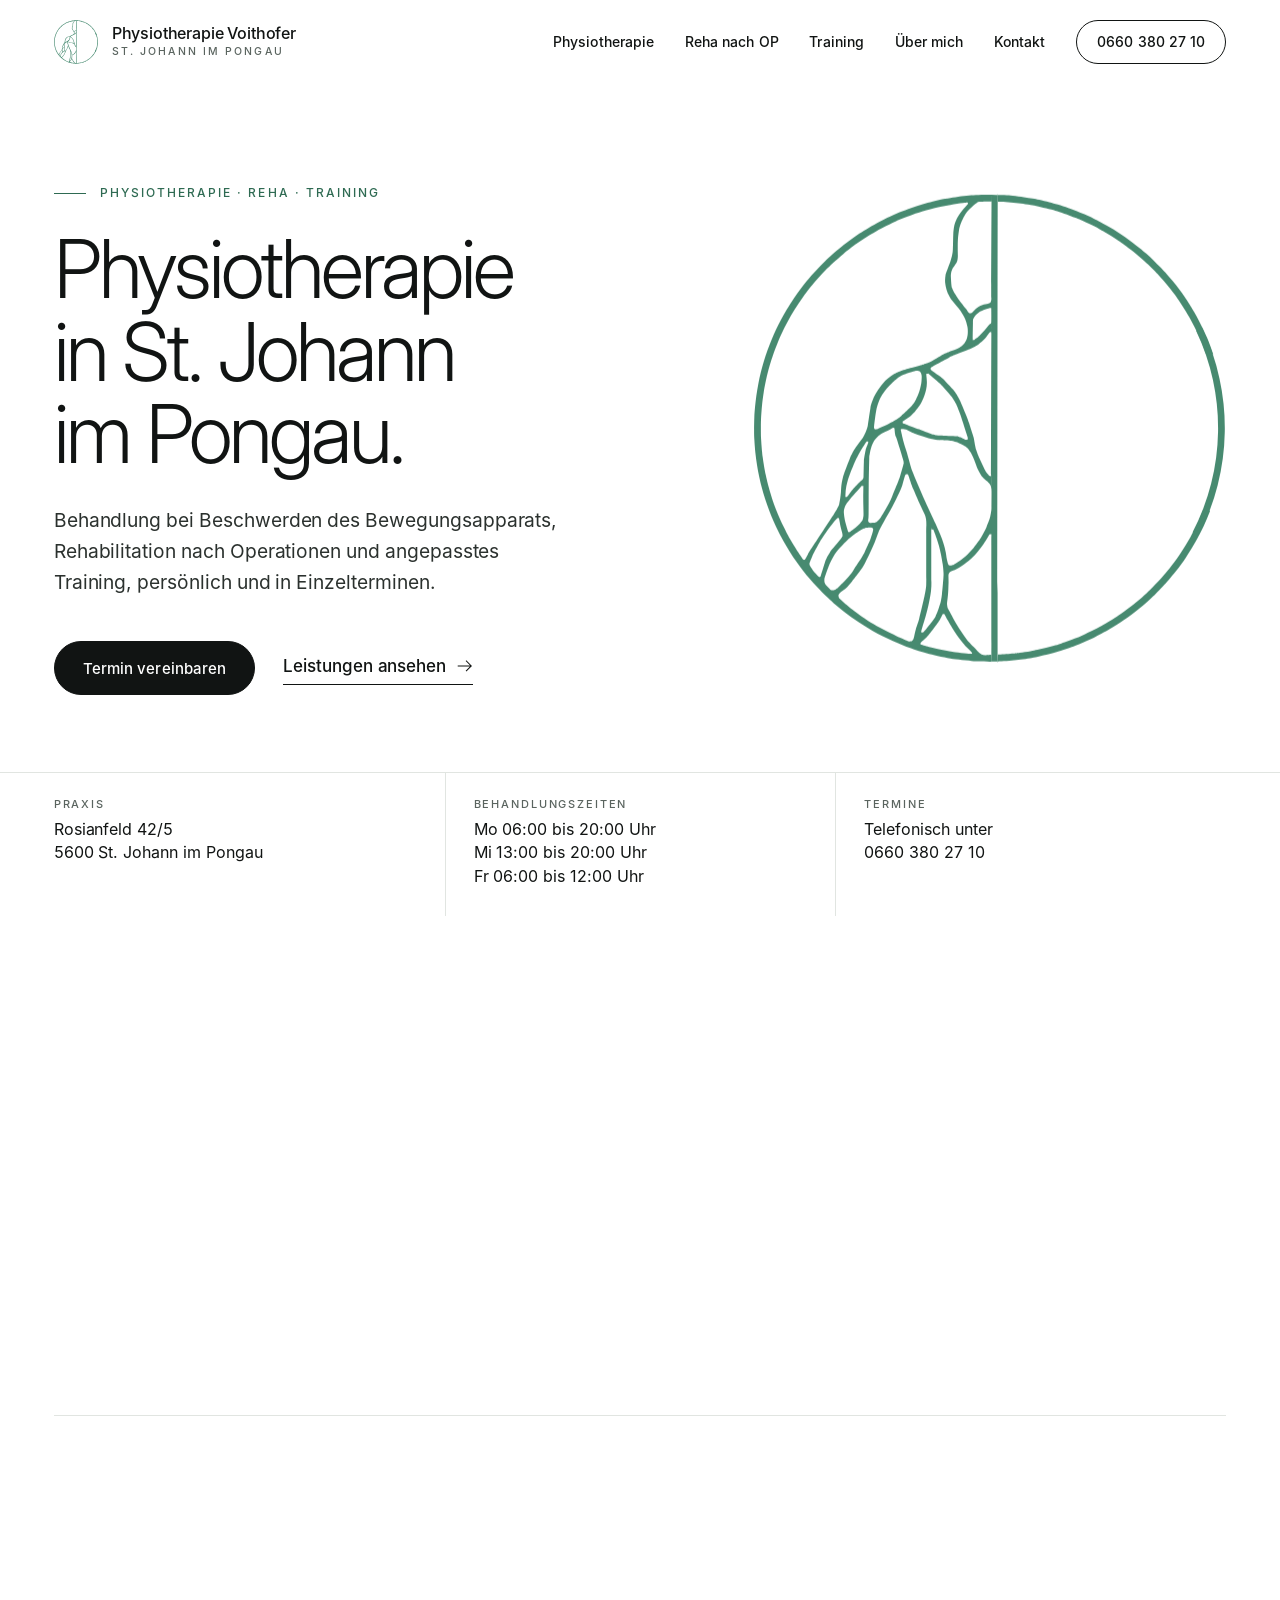
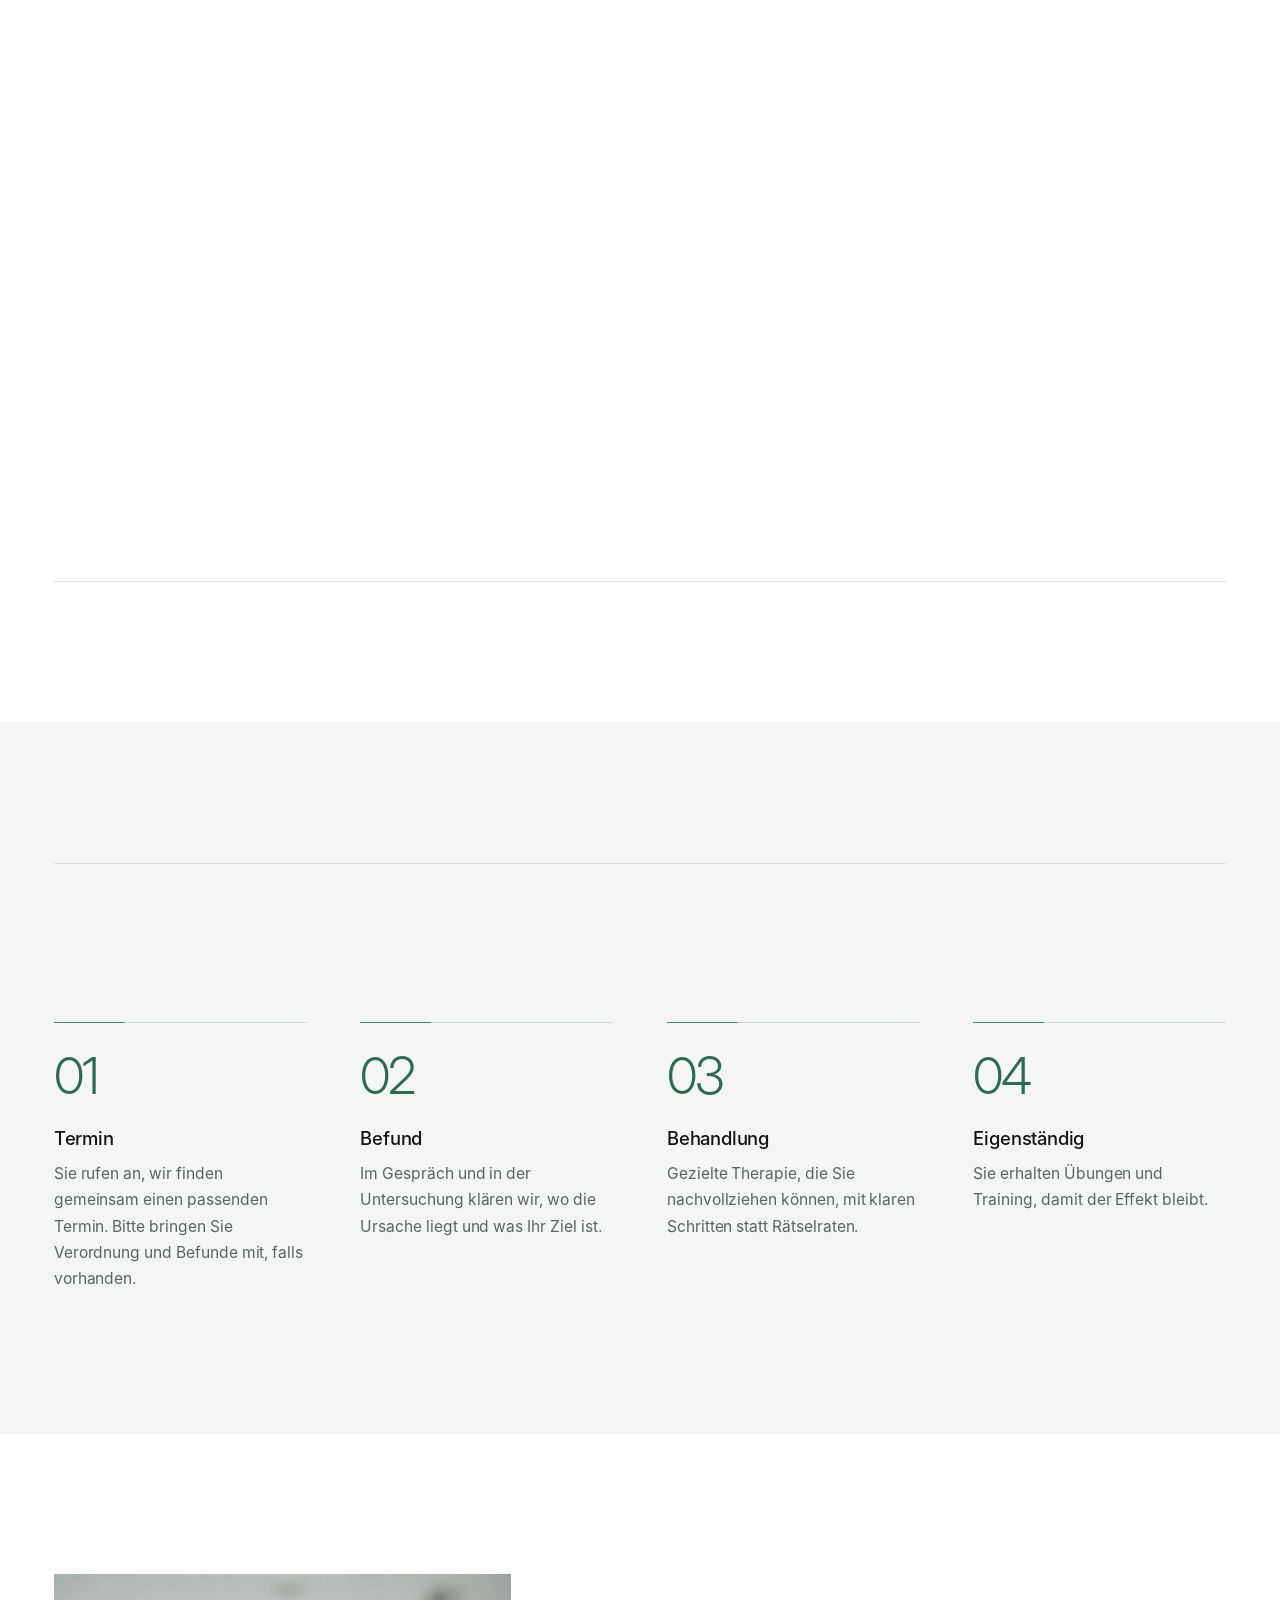
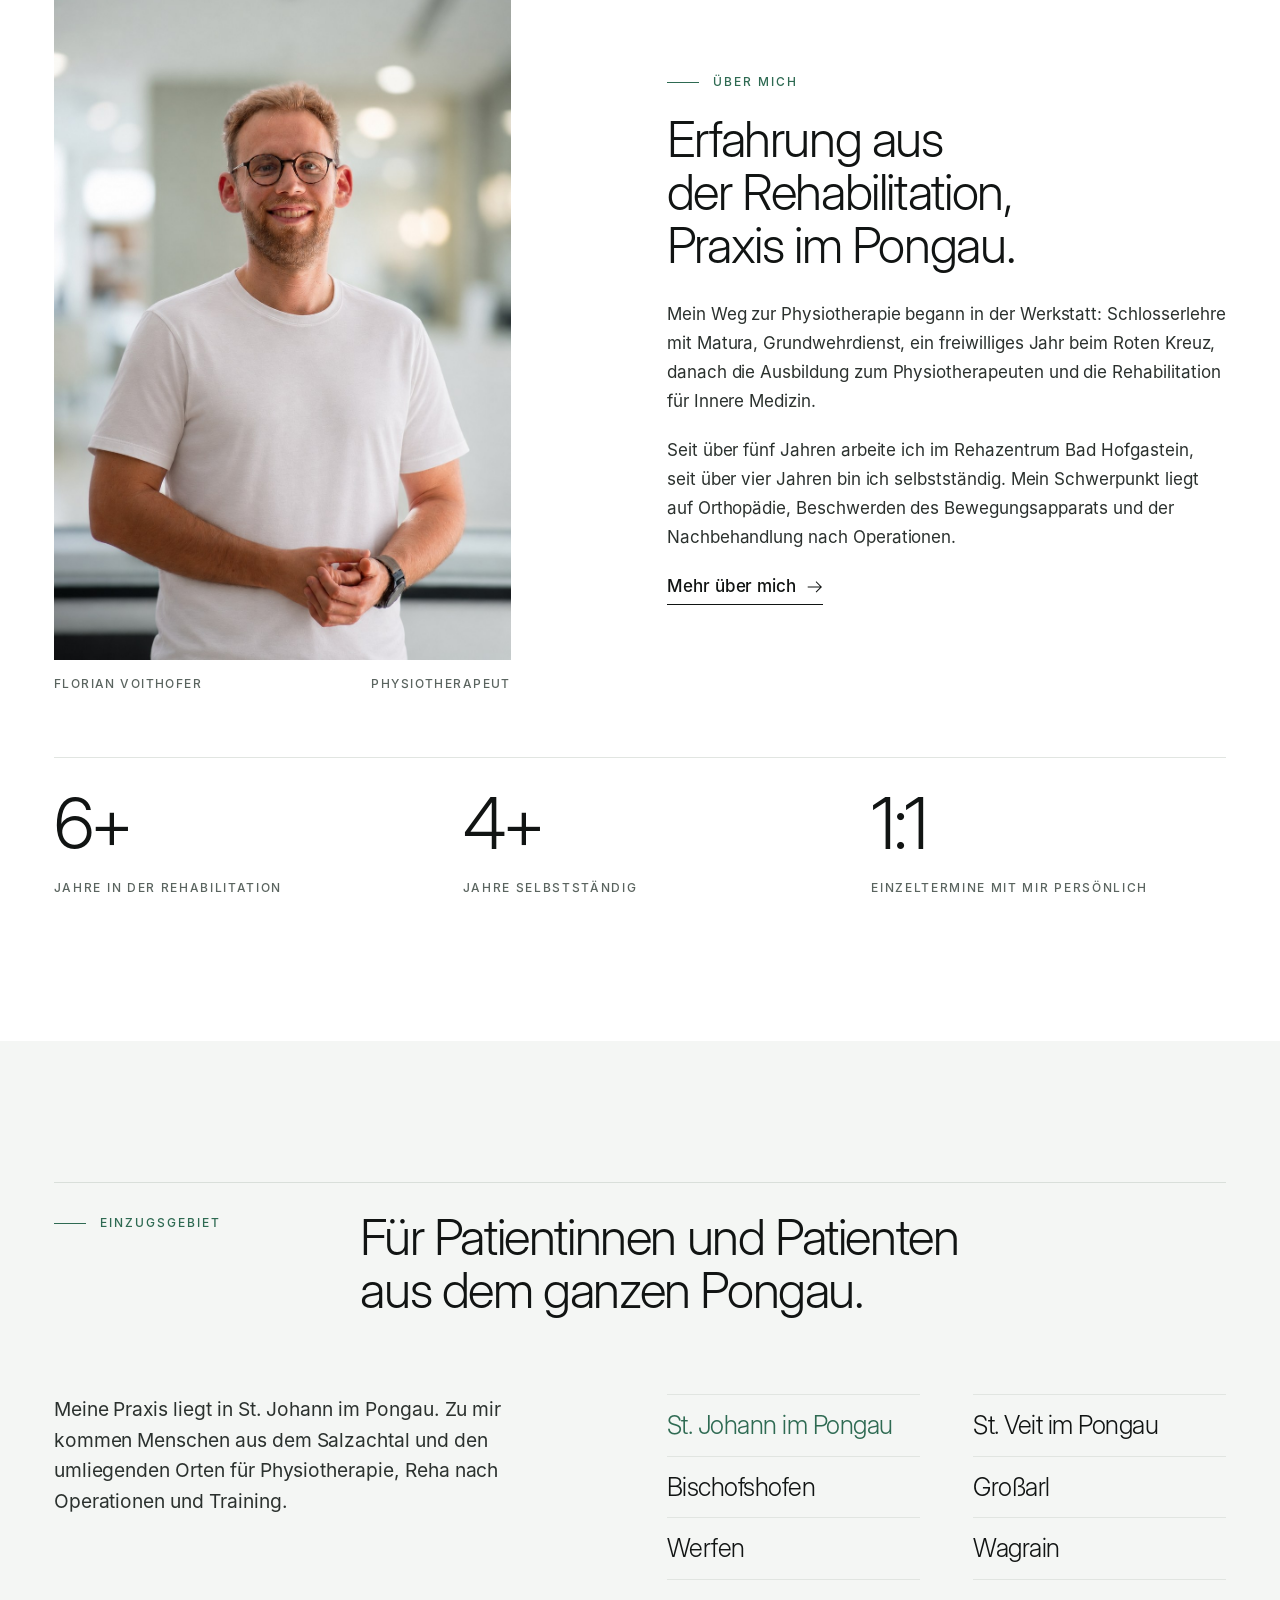
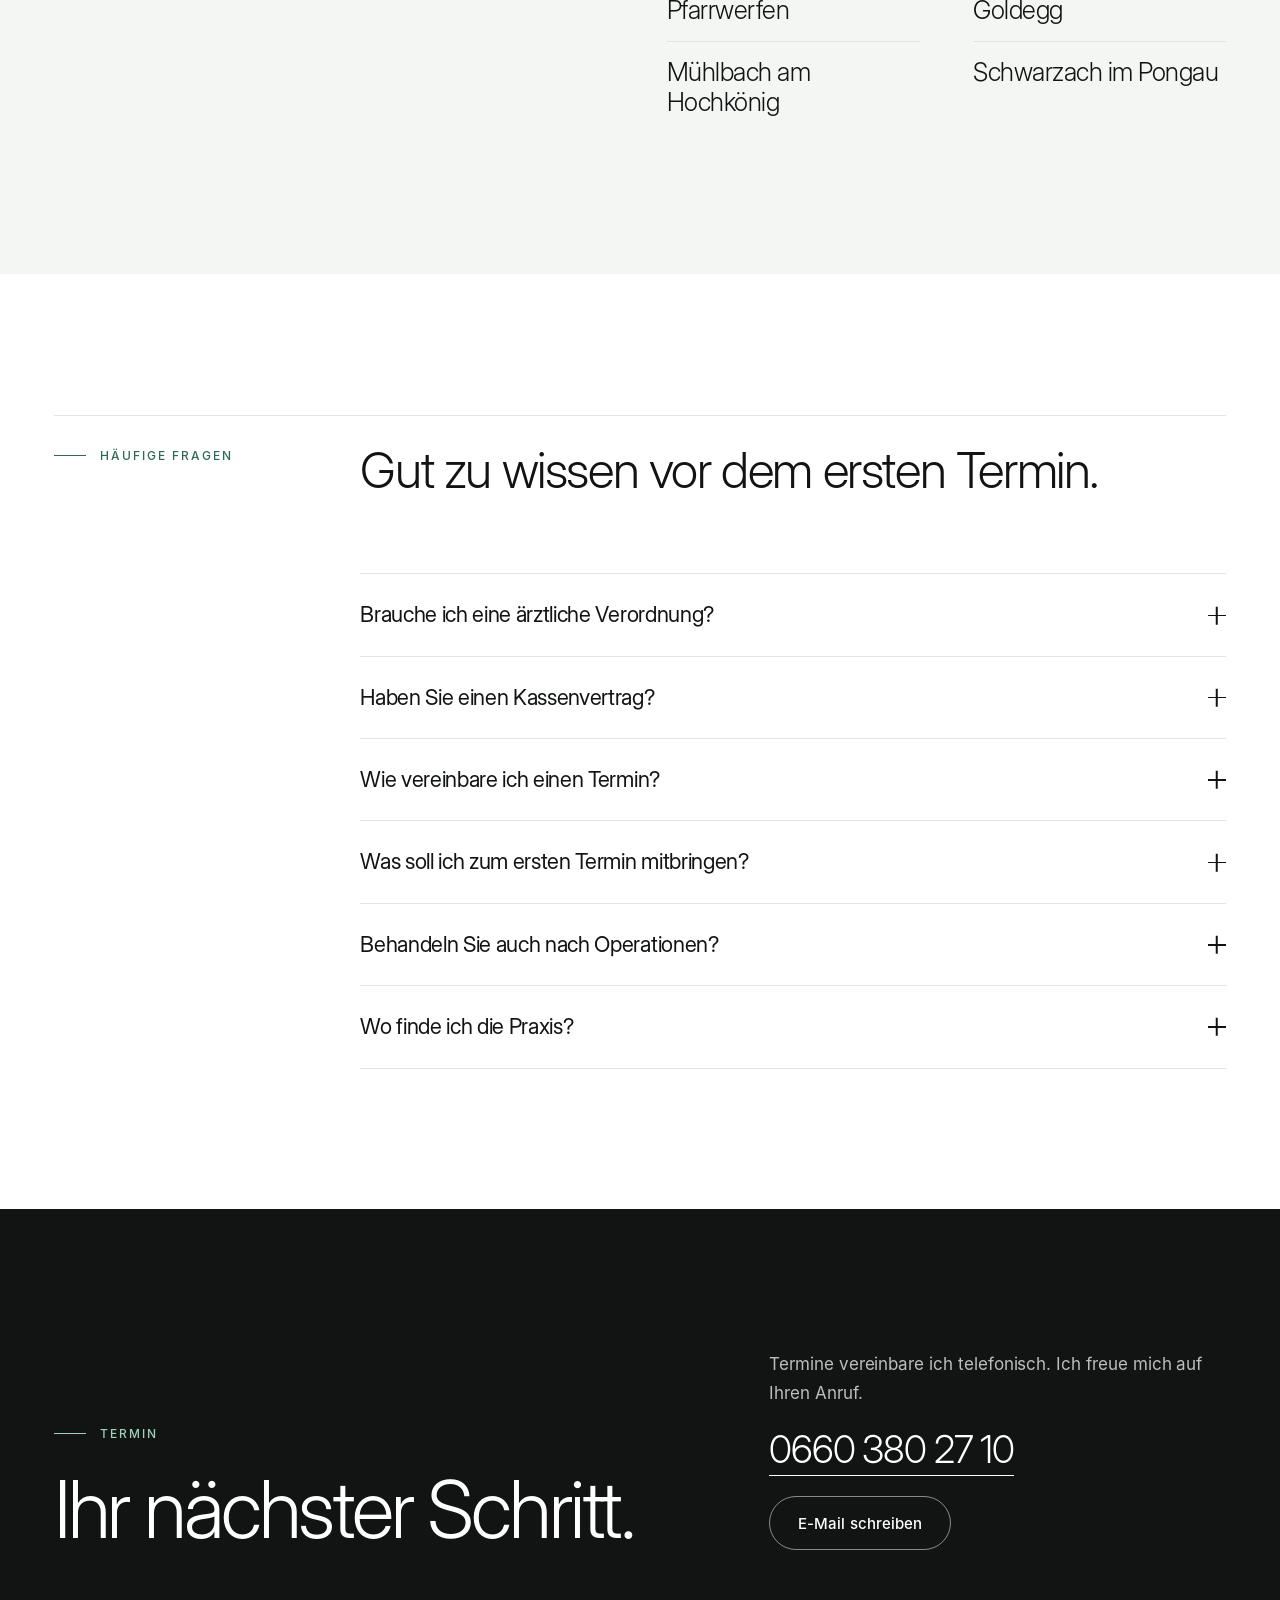
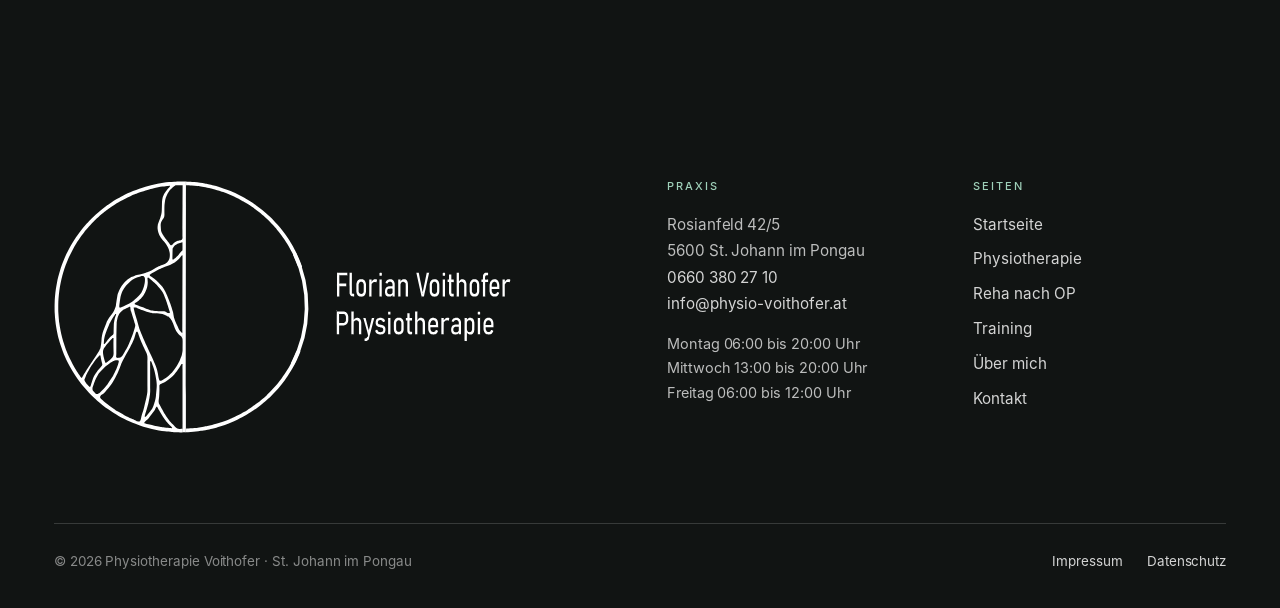
==== index.html @ 6454711b "Add files via upload" ====
<!doctype html>
<html lang="de-AT">
<head>
<meta charset="utf-8">
<meta name="viewport" content="width=device-width,initial-scale=1">
<title>Physiotherapie St. Johann im Pongau | Physiotherapie Voithofer</title>
<meta name="description" content="Physiotherapie, Reha nach Operationen und angepasstes Training in St. Johann im Pongau. Persönliche Einzelbehandlung, Termine nach Vereinbarung.">
<meta name="robots" content="index,follow,max-image-preview:large,max-snippet:-1">
<link rel="canonical" href="https://physio-voithofer.at/">
<meta name="theme-color" content="#ffffff">
<meta name="author" content="Physiotherapie Voithofer">
<meta name="geo.region" content="AT-5">
<meta name="geo.placename" content="St. Johann im Pongau">
<meta property="og:type" content="website">
<meta property="og:locale" content="de_AT">
<meta property="og:site_name" content="Physiotherapie Voithofer">
<meta property="og:title" content="Physiotherapie St. Johann im Pongau | Physiotherapie Voithofer">
<meta property="og:description" content="Physiotherapie, Reha nach Operationen und angepasstes Training in St. Johann im Pongau. Persönliche Einzelbehandlung, Termine nach Vereinbarung.">
<meta property="og:url" content="https://physio-voithofer.at/">
<meta property="og:image" content="https://physio-voithofer.at/img/og-image.png">
<meta property="og:image:width" content="1200">
<meta property="og:image:height" content="630">
<meta name="twitter:card" content="summary_large_image">
<link rel="icon" href="img/favicon.svg" type="image/svg+xml">
<link rel="icon" href="img/favicon-32.png" sizes="32x32" type="image/png">
<link rel="apple-touch-icon" href="img/apple-touch-icon.png">
<link rel="stylesheet" href="css/style.css?v=202611160622">
<script>document.documentElement.classList.add('js');try{if(!sessionStorage.getItem('splash')&&!(window.matchMedia&&matchMedia('(prefers-reduced-motion: reduce)').matches)){document.documentElement.classList.add('splash-on');sessionStorage.setItem('splash','1')}}catch(e){}</script>
<script type="application/ld+json">{"@context": "https://schema.org", "@type": ["Physiotherapy", "LocalBusiness"], "@id": "https://physio-voithofer.at/#praxis", "name": "Physiotherapie Voithofer", "description": "Physiotherapie, Rehabilitation nach Operationen und angepasstes Training in St. Johann im Pongau.", "url": "https://physio-voithofer.at/", "logo": "https://physio-voithofer.at/img/logo-symbol-gruen.svg", "image": "https://physio-voithofer.at/img/og-image.png", "telephone": "+43 660 3802710", "email": "info@physio-voithofer.at", "address": {"@type": "PostalAddress", "streetAddress": "Rosianfeld 42/5", "postalCode": "5600", "addressLocality": "St. Johann im Pongau", "addressRegion": "Salzburg", "addressCountry": "AT"}, "openingHoursSpecification": [{"@type": "OpeningHoursSpecification", "dayOfWeek": "Monday", "opens": "06:00", "closes": "20:00"}, {"@type": "OpeningHoursSpecification", "dayOfWeek": "Wednesday", "opens": "13:00", "closes": "20:00"}, {"@type": "OpeningHoursSpecification", "dayOfWeek": "Friday", "opens": "06:00", "closes": "12:00"}], "medicalSpecialty": "PhysicalTherapy", "areaServed": [{"@type": "City", "name": "St. Johann"}, {"@type": "City", "name": "Bischofshofen"}, {"@type": "City", "name": "Werfen"}, {"@type": "City", "name": "Pfarrwerfen"}, {"@type": "City", "name": "Mühlbach"}, {"@type": "City", "name": "St. Veit"}, {"@type": "City", "name": "Großarl"}, {"@type": "City", "name": "Wagrain"}, {"@type": "City", "name": "Goldegg"}, {"@type": "City", "name": "Schwarzach"}], "founder": {"@type": "Person", "name": "Florian Voithofer", "jobTitle": "Physiotherapeut"}}</script>
<script type="application/ld+json">{"@context": "https://schema.org", "@type": "FAQPage", "mainEntity": [{"@type": "Question", "name": "Brauche ich eine ärztliche Verordnung?", "acceptedAnswer": {"@type": "Answer", "text": "Für eine Behandlung bei mir ist nicht zwingend eine Verordnung nötig. Wenn Sie die Kosten teilweise von Ihrer Krankenversicherung zurückerhalten möchten, benötigen Sie in der Regel eine ärztliche Verordnung von Ihrem Haus- oder Facharzt. Die Höhe der Rückerstattung hängt von Ihrem Versicherungsträger ab."}}, {"@type": "Question", "name": "Haben Sie einen Kassenvertrag?", "acceptedAnswer": {"@type": "Answer", "text": "Ich arbeite als Wahltherapeut, also ohne Kassenvertrag. Nach der Behandlung erhalten Sie eine Honorarnote, die Sie bei Ihrer Krankenversicherung zur Kostenerstattung einreichen können. Bei Fragen dazu unterstütze ich Sie gerne."}}, {"@type": "Question", "name": "Wie vereinbare ich einen Termin?", "acceptedAnswer": {"@type": "Answer", "text": "Termine vereinbare ich telefonisch unter 0660 380 27 10. Für allgemeine Fragen erreichen Sie mich auch per E-Mail an info@physio-voithofer.at."}}, {"@type": "Question", "name": "Was soll ich zum ersten Termin mitbringen?", "acceptedAnswer": {"@type": "Answer", "text": "Bringen Sie, wenn vorhanden, Ihre Verordnung sowie Befunde mit, zum Beispiel MRT- oder Röntgenbilder und bei Operationen den OP-Bericht. Tragen Sie bequeme Kleidung, in der Sie sich gut bewegen können."}}, {"@type": "Question", "name": "Behandeln Sie auch nach Operationen?", "acceptedAnswer": {"@type": "Answer", "text": "Ja. Die Nachbehandlung nach Operationen am Bewegungsapparat ist ein Schwerpunkt meiner Arbeit. Mehr dazu finden Sie auf der Seite Reha nach Operation."}}, {"@type": "Question", "name": "Wo finde ich die Praxis?", "acceptedAnswer": {"@type": "Answer", "text": "Die Praxis befindet sich in Rosianfeld 42/5, 5600 St. Johann im Pongau. Eine Anfahrtsbeschreibung finden Sie auf der Seite Kontakt."}}]}</script>
</head>
<body>
<a class="skip" href="#inhalt">Zum Inhalt springen</a>
<div class="splash" aria-hidden="true"><div class="splash-in"><div class="splash-logo"><svg viewBox="3 9 1403 1388" xmlns="http://www.w3.org/2000/svg"><path pathLength="1" d="M717 1393C715 1393 712 1393 705 1393C697 1393 679 1393 670 1392C661 1392 661 1392 651 1391C642 1390 625 1389 613 1387C601 1386 591 1384 579 1382C567 1380 553 1377 541 1374C530 1372 521 1369 510 1366C500 1363 488 1360 479 1356C469 1353 460 1350 451 1346C441 1342 430 1338 419 1333C409 1328 398 1323 388 1318C377 1313 368 1308 358 1302C348 1297 339 1291 329 1285C320 1279 311 1273 301 1266C291 1259 280 1251 270 1243C260 1235 250 1227 242 1220C234 1213 228 1208 220 1200C212 1192 202 1182 194 1173C185 1165 178 1156 171 1148C164 1140 158 1133 152 1125C145 1117 138 1107 132 1098C125 1088 118 1078 112 1068C105 1058 99 1047 94 1038C88 1028 84 1020 79 1010C74 1000 68 988 64 978C59 967 55 957 51 946C46 935 42 924 39 912C35 901 31 889 29 878C26 868 24 860 22 849C19 838 17 825 15 812C13 800 11 787 10 775C8 763 7 749 7 738C6 727 6 720 6 709C6 697 6 681 6 669C7 658 8 650 9 640C10 629 11 617 13 605C14 594 16 581 19 570C21 559 23 549 26 538C28 527 31 516 35 505C38 494 42 483 46 472C49 461 53 451 58 441C62 430 66 421 71 411C75 401 80 391 86 381C91 371 96 362 103 351C109 341 117 328 124 318C130 308 137 299 144 290C150 281 156 274 163 266C169 258 175 251 183 243C191 234 201 223 210 215C218 206 225 200 233 193C241 185 248 179 257 172C266 164 278 155 288 148C298 140 309 133 318 127C328 120 335 116 345 110C355 104 369 96 379 91C390 85 398 81 408 77C417 72 427 68 437 64C448 59 460 55 472 51C483 47 495 43 506 40C517 36 525 34 536 32C547 29 561 26 572 24C583 21 593 20 603 19C614 17 626 16 636 15C646 14 653 13 664 12C674 12 685 11 699 11C713 11 735 12 748 13C760 13 764 14 773 15C783 16 796 17 806 19C816 20 824 21 832 23C839 24 843 25 852 27C860 28 872 31 882 34C891 36 898 38 907 41C916 43 928 47 938 51C947 54 954 56 962 60C970 63 978 66 986 70C994 73 1004 78 1012 82C1020 85 1026 88 1034 93C1042 97 1052 103 1061 108C1069 112 1076 117 1084 122C1091 126 1098 131 1106 137C1113 142 1121 147 1128 153C1135 158 1143 164 1150 170C1157 175 1162 180 1169 186C1176 192 1183 199 1191 206C1198 213 1207 222 1213 229C1220 235 1224 240 1230 247C1236 253 1242 260 1248 268C1254 275 1261 284 1267 292C1273 300 1278 307 1283 314C1288 321 1292 327 1296 334C1301 342 1306 351 1311 359C1316 367 1321 376 1325 384C1330 393 1334 402 1338 410C1342 419 1346 426 1349 434C1352 442 1355 449 1358 457C1361 464 1366 478 1367 482C1369 486 1367 483 1367 483C1366 483 1367 483 1364 483C1360 483 1351 484 1348 484C1345 484 1349 489 1347 484C1344 479 1339 463 1335 453C1331 443 1327 434 1323 426C1319 417 1316 411 1312 403C1308 395 1304 387 1299 378C1295 370 1291 364 1285 355C1280 345 1271 332 1265 324C1259 315 1255 309 1249 302C1243 294 1236 285 1229 277C1222 268 1214 259 1207 252C1201 245 1196 240 1191 235C1186 229 1181 224 1176 220C1171 215 1170 213 1162 207C1155 200 1142 189 1130 180C1118 170 1101 157 1091 151C1082 144 1081 143 1073 139C1066 134 1053 126 1045 122C1038 117 1036 116 1029 113C1023 109 1014 105 1006 101C998 97 988 92 980 89C973 85 968 83 961 81C955 78 949 76 941 73C932 70 920 65 912 63C903 60 897 58 887 55C878 53 867 50 855 47C844 45 829 42 818 40C807 39 800 38 791 36C781 35 770 34 760 33C751 33 738 32 733 32C728 32 730 32 729 32C728 32 729 -190 728 33C728 256 728 1149 728 1372C728 1595 728 1372 729 1372C730 1372 726 1373 734 1372C742 1372 765 1370 775 1369C785 1368 785 1368 794 1367C802 1366 817 1364 825 1362C834 1361 838 1360 846 1358C854 1357 864 1354 872 1352C880 1350 887 1348 895 1346C902 1344 906 1343 917 1339C928 1335 950 1327 961 1323C972 1319 975 1318 982 1314C990 1311 1000 1306 1008 1302C1016 1298 1025 1294 1031 1290C1038 1287 1041 1285 1047 1281C1053 1278 1061 1273 1067 1269C1074 1265 1078 1263 1087 1256C1097 1250 1112 1239 1123 1230C1135 1221 1148 1210 1156 1203C1164 1196 1168 1193 1173 1188C1178 1183 1182 1179 1187 1174C1192 1169 1198 1162 1204 1156C1210 1150 1217 1143 1222 1136C1228 1130 1232 1125 1237 1118C1243 1112 1249 1104 1254 1096C1260 1089 1265 1081 1270 1073C1276 1065 1281 1056 1286 1048C1291 1040 1295 1033 1300 1024C1305 1015 1311 1004 1315 996C1320 987 1323 981 1326 972C1330 964 1335 951 1337 947C1339 942 1335 946 1338 946C1342 946 1354 947 1357 947C1361 947 1359 944 1358 948C1357 951 1352 962 1349 970C1346 977 1343 985 1339 993C1335 1000 1331 1009 1327 1017C1323 1024 1320 1031 1315 1039C1311 1046 1305 1056 1300 1064C1295 1072 1291 1079 1286 1086C1282 1093 1277 1099 1272 1106C1267 1112 1262 1119 1256 1127C1250 1134 1242 1144 1236 1151C1230 1158 1224 1164 1218 1171C1212 1178 1203 1186 1197 1192C1191 1198 1187 1202 1182 1207C1176 1212 1170 1218 1164 1223C1158 1228 1152 1233 1146 1238C1139 1243 1132 1249 1125 1254C1118 1259 1110 1265 1103 1270C1095 1275 1088 1280 1082 1284C1075 1289 1069 1292 1062 1296C1054 1301 1045 1306 1037 1310C1029 1315 1021 1318 1014 1322C1006 1326 998 1330 990 1333C982 1337 972 1341 964 1344C956 1347 950 1349 942 1352C934 1355 923 1359 916 1361C908 1364 903 1365 896 1367C888 1369 881 1371 872 1373C863 1375 849 1379 841 1380C833 1382 832 1382 824 1383C817 1384 805 1386 796 1387C787 1388 779 1389 770 1390C760 1391 749 1392 740 1392C731 1393 721 1393 717 1393C713 1393 719 1393 717 1393Z"/><path pathLength="1" d="M650 362C650 362 651 362 653 360C655 358 660 352 664 349C667 346 669 344 672 343C675 341 679 339 683 338C688 336 696 335 699 334C703 333 703 333 705 332C706 332 706 332 706 331C707 330 708 329 708 328C709 327 709 325 709 324C709 322 710 325 710 318C710 310 709 326 709 278C709 231 710 74 710 33C710 -7 710 32 710 32C710 32 715 32 709 32C704 32 682 32 676 32C670 32 674 32 673 33C672 33 671 33 668 35C665 37 659 41 655 45C651 48 648 51 645 54C641 58 639 60 637 64C634 67 632 71 630 74C628 78 626 80 625 84C623 87 621 91 620 95C618 99 617 104 616 107C615 111 614 111 613 117C613 123 611 134 610 144C610 153 610 165 610 174C610 182 610 188 610 194C610 199 610 202 609 205C609 207 608 209 607 210C607 212 607 211 605 214C603 217 597 225 596 228C594 231 594 230 594 232C593 234 591 239 590 242C590 244 590 246 590 248C589 250 589 249 589 254C590 259 591 274 591 280C592 286 593 286 594 289C594 291 595 293 597 296C598 299 600 302 603 306C605 311 607 314 613 321C618 328 630 343 634 349C639 355 639 357 641 359C642 361 643 362 645 362C646 363 649 362 650 362C651 362 649 363 650 362Z"/><path pathLength="1" d="M156 1092C156 1091 156 1093 157 1091C159 1088 162 1081 166 1075C169 1070 164 1077 177 1057C190 1037 231 975 243 955C256 936 250 944 252 940C254 937 255 935 256 933C257 930 257 931 258 927C259 923 261 915 261 909C262 904 263 899 263 893C264 887 264 879 265 874C265 868 266 865 267 860C267 856 269 851 270 847C271 843 269 846 273 837C276 828 286 803 290 793C294 783 294 783 297 778C300 772 303 767 308 759C312 752 322 739 326 734C330 728 330 728 331 725C333 722 335 719 336 715C338 711 340 705 341 702C342 698 342 703 343 693C345 684 349 655 351 644C352 633 353 632 355 627C356 623 357 620 359 617C360 613 362 610 364 606C366 602 368 598 371 594C373 590 375 586 379 582C382 578 386 572 390 568C393 564 396 561 400 558C403 554 407 551 411 549C415 546 420 543 424 541C427 539 429 538 432 537C436 535 439 533 445 532C450 530 455 528 465 526C475 523 495 518 504 515C512 513 511 513 515 511C520 509 523 509 532 504C542 499 563 486 572 482C580 477 579 478 584 477C589 475 596 472 601 470C607 468 611 466 614 464C618 462 620 461 622 459C624 457 625 457 626 455C628 453 630 451 631 449C633 446 634 444 635 441C636 439 637 438 637 435C638 433 639 430 639 427C640 424 640 418 640 415C640 412 640 410 639 408C639 405 639 404 638 401C637 397 636 391 634 386C633 381 631 376 628 372C626 367 623 362 620 358C617 354 617 353 612 348C608 342 597 329 593 324C588 318 588 317 587 315C585 312 584 310 583 308C581 305 580 301 579 298C577 295 577 293 576 288C575 284 573 277 573 273C572 268 572 265 572 261C573 257 573 254 574 251C574 247 573 249 576 242C578 235 585 217 588 208C591 199 592 195 593 189C595 183 595 183 595 173C596 163 596 140 597 130C597 121 597 121 597 116C598 112 599 107 600 103C600 100 601 99 602 96C603 93 604 89 606 85C607 82 609 79 612 74C614 70 618 65 623 59C627 53 636 43 639 40C642 36 640 39 640 39C640 38 641 36 640 35C638 35 637 35 631 35C624 36 611 37 598 39C585 42 565 45 552 48C538 51 529 54 517 57C504 61 487 67 475 71C464 74 457 77 449 81C441 84 435 86 425 91C415 95 399 103 389 109C378 114 371 118 365 122C358 125 353 128 347 132C342 135 337 138 332 142C326 145 320 150 313 155C306 160 297 166 290 172C283 177 279 180 271 187C262 193 248 206 241 213C233 219 230 222 225 228C219 233 215 238 208 246C201 253 189 266 183 274C176 281 174 284 169 291C163 297 158 305 151 315C144 325 134 339 127 351C119 363 112 374 106 387C99 399 92 412 87 424C81 437 74 453 70 463C67 472 66 474 64 481C61 488 58 499 55 506C53 512 53 515 51 522C49 530 45 541 43 550C41 558 40 565 39 573C37 580 36 585 34 595C33 605 31 619 30 632C28 645 27 663 26 675C26 688 26 697 26 707C26 716 26 720 26 731C27 742 29 762 29 772C30 782 30 782 31 789C32 796 34 807 35 816C37 824 39 834 40 841C42 848 43 853 45 859C46 865 47 871 49 878C51 885 54 894 57 902C59 911 62 919 65 926C67 934 70 940 73 948C76 955 79 964 83 971C86 979 88 983 92 991C95 998 101 1009 105 1016C108 1024 110 1026 115 1034C119 1042 126 1054 133 1064C139 1073 148 1087 152 1091C155 1096 151 1092 152 1092C153 1092 155 1092 156 1092C157 1092 156 1092 156 1092Z"/><path pathLength="1" d="M659 441C660 441 661 439 663 438C664 436 668 434 671 432C673 430 674 429 677 426C680 423 684 419 688 414C693 409 700 400 704 396C707 392 708 394 709 392C709 389 709 388 709 381C710 373 709 355 709 349C709 344 710 347 709 347C708 346 707 346 705 347C703 347 698 349 695 350C692 351 689 351 686 353C683 354 681 355 678 357C675 358 673 360 671 362C668 363 665 366 663 368C662 369 661 371 660 373C658 375 657 377 657 378C656 379 656 378 655 381C655 383 655 381 655 390C655 400 654 429 654 438C654 446 654 441 655 441C656 442 658 441 659 441C660 441 658 442 659 441Z"/><path pathLength="1" d="M709 844C709 774 710 494 710 423C710 352 710 420 709 419C708 418 708 416 705 419C703 421 698 428 695 432C692 436 690 438 686 441C683 445 677 449 674 452C670 455 668 456 664 459C659 462 656 464 646 468C636 472 614 480 604 485C593 489 593 489 584 494C574 498 557 508 549 513C540 517 536 520 533 522C530 523 531 523 530 524C529 525 529 527 530 529C531 530 532 531 537 534C541 538 552 545 558 550C564 555 568 558 574 565C581 571 591 582 596 588C601 593 601 594 603 597C605 600 607 603 609 607C611 610 613 614 615 618C617 623 619 625 622 634C626 642 633 659 636 668C640 676 640 677 643 687C647 697 654 719 656 728C659 736 657 731 658 736C659 740 660 749 661 754C662 759 663 761 664 766C666 771 668 777 672 785C675 794 683 810 687 818C690 826 692 828 694 831C696 835 697 836 699 838C701 840 703 843 705 844C706 845 708 844 709 844C710 844 709 914 709 844Z"/><path pathLength="1" d="M370 706C376 703 396 694 405 689C415 685 420 681 425 678C430 675 431 674 434 672C437 670 437 670 443 665C449 660 462 648 468 642C474 636 475 634 478 630C481 627 482 625 484 621C486 617 489 610 491 606C493 601 495 597 496 592C498 587 499 581 500 576C501 571 502 568 502 563C503 559 503 553 503 550C503 547 503 546 502 545C502 543 502 542 501 540C501 539 500 538 499 537C499 536 498 535 497 535C496 534 496 534 495 533C494 533 493 533 492 532C490 532 490 532 487 532C485 533 482 533 478 534C473 536 463 539 458 541C453 542 452 543 448 545C445 546 442 548 439 550C435 552 432 554 428 557C425 559 422 562 418 566C414 570 408 576 404 581C399 585 397 588 394 593C390 597 386 603 384 607C381 612 379 615 378 619C376 623 374 627 373 632C371 637 370 641 368 648C367 654 366 664 365 673C363 681 362 691 362 696C361 701 362 699 362 701C362 702 362 703 363 704C363 705 363 705 364 706C364 706 364 706 365 706C366 706 369 706 370 706C370 706 364 709 370 706Z"/><path pathLength="1" d="M638 736C639 736 639 736 639 735C640 734 640 733 639 731C639 730 642 737 638 726C635 715 623 679 618 664C613 649 610 642 607 636C605 630 606 633 604 629C603 626 599 621 597 617C595 614 594 612 591 609C589 605 586 602 581 597C577 591 569 582 564 578C560 573 562 574 555 569C549 563 530 547 525 543C519 538 523 541 522 541C521 541 518 541 518 541C517 541 517 541 517 542C517 543 517 541 517 546C517 550 518 561 518 568C518 574 517 581 516 587C515 593 513 599 511 605C509 611 507 617 504 622C502 627 500 631 496 636C493 641 488 647 484 651C481 655 479 657 476 660C473 663 471 665 466 669C461 673 451 679 447 682C444 684 447 682 447 683C447 684 446 686 447 687C447 688 445 687 451 689C457 692 473 698 482 701C490 704 493 705 501 708C508 710 519 715 526 717C532 719 535 720 538 721C541 722 539 722 543 722C546 723 547 724 558 724C568 725 597 726 606 727C615 727 610 727 612 728C614 728 615 728 618 730C622 731 629 735 632 736C635 737 637 736 638 736C639 736 638 736 638 736Z"/><path pathLength="1" d="M360 983C361 982 364 982 366 981C367 981 368 981 370 979C372 978 375 975 377 972C379 970 380 969 382 965C384 962 387 959 390 952C394 946 400 935 404 927C408 920 409 918 414 907C419 895 430 869 434 857C439 846 438 848 440 840C443 831 448 815 449 809C450 802 449 805 449 803C449 800 450 805 447 794C444 782 433 746 429 735C426 724 426 729 426 726C425 724 424 722 424 718C423 714 423 706 422 704C422 701 422 703 422 702C421 702 421 702 421 702C420 702 419 701 417 702C414 703 412 705 408 707C403 709 394 713 389 716C384 718 382 720 379 722C376 723 375 724 373 727C370 729 367 733 365 736C362 739 361 741 360 744C358 747 356 751 355 755C353 759 352 765 351 769C350 774 349 777 348 781C348 785 348 777 347 793C347 808 346 847 346 874C345 901 346 938 345 955C345 972 344 971 344 975C344 979 344 977 345 978C345 979 345 979 346 980C346 981 347 982 349 982C350 983 351 983 353 983C355 983 359 983 360 983C361 983 359 983 360 983Z"/><path pathLength="1" d="M591 1109C592 1108 593 1108 595 1107C597 1106 598 1106 602 1103C606 1101 614 1096 619 1092C624 1089 629 1085 633 1081C637 1078 640 1075 644 1070C648 1066 653 1061 657 1056C662 1050 667 1043 671 1037C675 1032 677 1028 680 1023C683 1018 687 1012 689 1007C692 1002 693 1000 695 994C697 989 700 982 702 977C704 972 705 968 706 964C707 959 708 953 709 949C710 944 710 948 710 938C710 928 710 899 710 889C710 880 710 883 709 881C709 878 709 877 708 875C707 873 706 870 705 869C704 867 704 866 701 864C698 861 690 854 687 851C684 848 684 848 683 846C681 845 681 845 679 841C676 837 672 830 669 822C665 815 661 803 658 795C655 788 651 780 649 776C647 772 647 772 645 770C644 767 643 766 641 764C639 762 637 760 636 759C634 757 635 757 631 756C628 754 620 750 616 748C611 746 609 745 606 744C603 743 603 742 600 742C597 741 596 740 588 739C580 739 560 738 551 737C541 736 540 736 534 734C527 733 520 731 512 728C504 726 492 722 485 719C479 717 477 716 473 714C468 712 460 708 457 707C453 705 454 706 452 705C449 705 444 705 442 705C440 705 441 705 441 706C441 707 440 704 441 710C443 717 447 733 449 744C452 755 456 764 459 775C462 787 467 803 470 813C472 822 472 822 476 830C479 839 483 850 490 864C496 879 504 899 513 919C523 939 536 968 544 985C552 1003 557 1015 561 1025C565 1034 566 1037 567 1042C569 1047 570 1052 571 1056C572 1061 573 1064 574 1070C575 1075 576 1084 577 1090C579 1095 580 1100 581 1103C582 1105 582 1105 583 1106C583 1107 584 1108 585 1108C585 1109 585 1109 586 1109C587 1109 590 1109 591 1109C592 1109 590 1109 591 1109Z"/><path pathLength="1" d="M281 906C281 905 282 905 284 902C287 899 292 891 296 887C299 883 300 882 304 878C307 874 314 866 318 863C322 859 325 857 327 855C329 853 329 853 329 852C330 850 330 853 330 845C331 836 331 811 331 801C332 792 332 795 333 789C333 783 336 773 337 768C338 763 337 764 339 761C340 757 343 749 344 746C345 743 345 742 344 742C343 741 341 741 340 742C339 742 340 742 339 743C338 745 337 746 334 751C331 755 324 765 321 772C317 778 314 783 312 788C309 793 308 795 305 802C301 810 295 825 291 835C288 844 285 854 282 862C280 869 279 876 278 881C278 885 278 886 277 890C277 894 277 903 277 905C277 908 277 906 277 906C278 906 280 906 281 906C281 906 280 906 281 906Z"/><path pathLength="1" d="M472 1333C472 1333 473 1333 474 1332C475 1332 475 1331 476 1330C477 1329 478 1330 479 1324C481 1319 483 1307 486 1297C488 1287 491 1283 495 1266C500 1250 508 1214 511 1199C515 1184 514 1182 515 1176C516 1170 516 1169 516 1165C517 1160 517 1173 517 1149C517 1124 516 1042 516 1015C516 988 517 994 517 987C517 981 516 979 516 976C516 973 516 972 515 970C515 967 515 966 512 959C509 952 503 940 498 928C492 915 483 893 479 884C475 875 476 878 474 872C471 865 466 850 464 844C462 839 462 840 461 839C460 838 458 839 457 839C456 839 456 839 456 840C455 841 454 840 453 846C451 851 448 864 445 872C442 880 441 883 436 894C431 904 423 922 415 936C408 950 397 967 392 977C386 988 383 992 381 998C378 1004 377 1005 375 1011C372 1018 367 1031 364 1038C361 1046 359 1050 356 1057C353 1064 350 1071 346 1079C343 1086 338 1096 334 1103C330 1110 329 1112 323 1121C317 1130 303 1147 296 1156C289 1165 285 1169 280 1174C275 1179 268 1184 264 1187C261 1189 261 1189 260 1191C258 1192 257 1194 256 1195C256 1197 256 1198 256 1200C256 1201 257 1202 258 1204C258 1205 259 1206 261 1208C263 1210 264 1211 269 1215C273 1219 277 1223 288 1231C298 1239 320 1256 331 1263C341 1271 342 1271 352 1277C361 1283 377 1292 389 1298C402 1305 418 1313 428 1317C437 1322 439 1322 445 1325C450 1327 458 1331 461 1332C465 1334 464 1333 466 1333C467 1334 471 1333 472 1333C473 1333 471 1333 472 1333Z"/><path pathLength="1" d="M290 1009C293 1007 302 1001 306 997C310 994 312 992 315 989C318 986 323 981 325 978C327 975 328 973 328 972C329 970 329 970 329 967C330 965 330 965 330 957C330 948 330 929 330 916C329 902 330 883 330 876C330 869 330 874 329 873C328 873 326 873 326 873C325 873 331 867 325 874C318 881 294 908 287 917C279 926 280 926 279 928C277 931 276 932 276 934C275 936 274 938 274 940C273 942 273 943 272 945C272 947 272 949 272 953C272 956 273 961 273 966C274 970 275 973 277 981C278 988 283 1003 285 1008C286 1013 285 1009 286 1009C287 1009 289 1009 290 1009C291 1009 287 1011 290 1009Z"/><path pathLength="1" d="M202 1142C202 1141 202 1144 204 1137C207 1129 214 1106 217 1098C219 1089 219 1091 221 1088C222 1085 223 1083 225 1080C226 1077 228 1073 231 1070C233 1067 232 1067 238 1060C243 1053 258 1036 263 1029C268 1023 267 1024 268 1022C269 1020 268 1019 268 1018C268 1016 268 1017 267 1014C266 1010 264 1002 263 995C261 988 259 977 258 972C257 968 258 970 257 969C256 969 255 967 253 969C250 972 245 977 241 983C236 988 229 997 224 1005C218 1012 210 1024 207 1029C203 1035 205 1031 202 1038C198 1044 188 1063 184 1070C180 1078 180 1078 177 1084C175 1089 172 1097 171 1101C169 1105 170 1105 170 1106C171 1108 171 1108 172 1111C174 1114 178 1120 181 1123C183 1126 183 1126 186 1129C188 1132 195 1140 198 1142C200 1144 201 1142 202 1142C203 1142 202 1143 202 1142Z"/><path pathLength="1" d="M242 1182C242 1182 245 1181 246 1180C247 1180 248 1179 249 1178C251 1177 251 1178 256 1173C261 1168 274 1155 281 1147C288 1140 293 1133 297 1128C301 1122 301 1121 306 1114C310 1108 318 1095 322 1089C326 1084 326 1083 328 1079C330 1076 331 1075 334 1068C337 1061 344 1046 347 1039C350 1033 350 1034 351 1029C353 1025 355 1018 356 1014C358 1010 358 1007 359 1004C359 1002 359 1001 359 1000C358 999 357 998 357 998C356 997 355 997 353 996C352 996 349 996 347 996C344 996 340 997 338 997C336 998 336 998 334 999C332 999 331 999 327 1002C322 1004 314 1009 308 1014C302 1018 295 1023 291 1027C286 1031 285 1032 279 1038C273 1044 260 1056 255 1063C249 1069 248 1071 245 1076C241 1081 239 1087 236 1093C233 1099 230 1104 227 1113C223 1121 218 1137 216 1144C214 1150 214 1148 214 1151C214 1153 214 1157 215 1159C215 1161 216 1162 217 1163C217 1164 217 1164 220 1167C222 1170 230 1178 232 1180C235 1182 233 1181 234 1181C235 1182 236 1182 237 1182C238 1182 241 1182 242 1182C243 1182 241 1182 242 1182Z"/><path pathLength="1" d="M502 1307C503 1307 505 1308 507 1307C509 1306 508 1306 512 1301C516 1296 528 1282 532 1276C537 1270 538 1268 540 1265C542 1262 543 1262 544 1259C546 1255 548 1250 550 1244C552 1239 556 1229 557 1224C559 1218 559 1216 560 1211C561 1206 562 1204 563 1193C564 1181 567 1156 567 1145C568 1133 568 1132 567 1126C567 1119 566 1113 565 1105C564 1097 562 1086 560 1077C558 1068 556 1059 554 1051C552 1043 550 1036 547 1029C545 1021 541 1011 539 1007C538 1003 538 1003 537 1003C537 1002 537 1002 537 1002C536 1002 534 1002 533 1002C533 1002 533 1001 532 1003C532 1004 532 985 531 1011C531 1037 532 1131 532 1158C532 1185 532 1169 531 1174C531 1178 531 1181 530 1187C530 1192 529 1198 527 1205C526 1212 524 1221 522 1229C520 1238 518 1245 515 1257C512 1268 505 1292 503 1300C500 1308 502 1302 502 1303C502 1304 502 1306 502 1307C502 1307 502 1307 502 1307C502 1307 502 1307 502 1307Z"/><path pathLength="1" d="M709 1373C709 1373 710 1426 710 1372C710 1317 709 1105 709 1047C710 989 710 1028 710 1023C710 1018 710 1018 710 1017C709 1015 710 1016 709 1016C708 1016 706 1016 706 1016C705 1016 705 1016 705 1016C704 1017 703 1017 702 1020C700 1023 697 1028 693 1035C689 1041 682 1051 677 1058C672 1064 668 1069 664 1074C660 1078 658 1081 653 1085C649 1089 642 1095 637 1099C631 1103 627 1107 622 1110C616 1114 611 1117 605 1120C600 1123 593 1125 589 1127C586 1128 587 1128 586 1129C586 1129 585 1130 585 1131C584 1131 584 1132 583 1133C583 1134 583 1134 582 1138C582 1142 583 1152 583 1158C583 1163 582 1167 582 1173C582 1179 582 1186 581 1194C580 1201 579 1213 578 1218C578 1223 578 1222 578 1225C578 1227 579 1230 579 1232C580 1234 577 1230 582 1237C586 1245 599 1269 605 1279C610 1289 612 1292 616 1297C619 1303 622 1307 626 1312C629 1317 633 1322 636 1326C639 1330 640 1332 644 1336C647 1340 651 1344 657 1350C664 1356 672 1369 681 1372C689 1376 704 1373 709 1373C714 1373 709 1373 709 1373Z"/><path pathLength="1" d="M651 1370C651 1370 652 1370 652 1370C652 1369 654 1369 651 1366C649 1363 640 1354 636 1350C631 1345 629 1342 626 1339C623 1335 621 1333 618 1329C614 1325 611 1320 607 1314C603 1308 598 1301 594 1294C589 1287 584 1278 581 1272C577 1265 573 1258 571 1255C569 1251 570 1253 570 1253C569 1252 567 1252 566 1253C565 1253 566 1251 565 1254C563 1256 560 1263 558 1267C556 1270 558 1269 552 1277C547 1284 532 1303 526 1311C520 1319 518 1320 514 1324C510 1328 505 1332 503 1335C500 1337 500 1337 500 1338C499 1339 500 1341 500 1342C500 1342 495 1341 500 1342C505 1344 520 1348 529 1350C538 1353 545 1354 554 1356C564 1358 576 1361 585 1362C593 1364 595 1364 603 1365C612 1366 629 1369 637 1369C645 1370 649 1370 651 1370C653 1370 651 1370 651 1370Z"/><path pathLength="1" d="M1335 405A688 688 0 0 1 1324 1020L1307 1011A668 668 0 0 0 1317 414Z"/></svg><img src="img/logo-symbol-gruen.svg" alt="Logo Physiotherapie Voithofer" width="1403" height="1388"></div><p class="splash-name">Physiotherapie Voithofer</p></div></div>
<header class="header">
  <div class="container">
    <a class="brand" href="index.html" aria-label="Physiotherapie Voithofer, zur Startseite">
      <img src="img/logo-symbol-gruen.svg" alt="Logo Physiotherapie Voithofer" width="44" height="44">
      <span class="brand-text"><span class="brand-name">Physiotherapie Voithofer</span><span class="brand-sub">St. Johann im Pongau</span></span>
    </a>
    <button class="burger" aria-expanded="false" aria-controls="nav" aria-label="Menü öffnen"><span></span><span></span></button>
    <nav class="nav" id="nav" aria-label="Hauptnavigation">
      <a class="nav-link" href="physiotherapie-st-johann-im-pongau.html">Physiotherapie</a>
<a class="nav-link" href="reha-nach-operation-pongau.html">Reha nach OP</a>
<a class="nav-link" href="training-trainingstherapie-st-johann.html">Training</a>
<a class="nav-link" href="ueber-mich.html">Über mich</a>
<a class="nav-link" href="kontakt.html">Kontakt</a>
      <a class="btn" href="tel:+436603802710">0660 380 27 10</a>
    </nav>
  </div>
</header>
<a class="call-fab" href="tel:+436603802710" aria-label="Termin telefonisch vereinbaren"><svg viewBox="0 0 24 24" fill="none" stroke="currentColor" stroke-width="1.5" aria-hidden="true"><path d="M5 4h4l2 5-2.5 1.5a11 11 0 0 0 5 5L15 13l5 2v4a1 1 0 0 1-1 1A15 15 0 0 1 4 5a1 1 0 0 1 1-1z" stroke-linejoin="round"/></svg><span>Termin vereinbaren</span></a>
<main id="inhalt">
<section class="hero" aria-labelledby="seitentitel">
  <div class="hero-main">
    <div class="hero-mark" aria-hidden="true" data-parallax><img src="img/logo-symbol-gruen.svg" alt="Logo Physiotherapie Voithofer" width="1403" height="1388"></div>
    <div class="container">
      <div class="hero-copy">
        <span class="eyebrow" data-reveal="fade">Physiotherapie · Reha · Training</span>
        <h1 id="seitentitel" class="h-xl" data-reveal style="--d:.08s">Physiotherapie in St.&nbsp;Johann im&nbsp;Pongau.</h1>
        <p class="lead" data-reveal style="--d:.18s">Behandlung bei Beschwerden des Bewegungsapparats, Rehabilitation nach Operationen und angepasstes Training, persönlich und in Einzelterminen.</p>
        <div class="cta-row" data-reveal style="--d:.28s">
          <a class="btn btn--solid" href="tel:+436603802710">Termin vereinbaren</a>
          <a class="link" href="#leistungen">Leistungen ansehen <svg class="arr" viewBox="0 0 24 24" fill="none" stroke="currentColor" stroke-width="1.4" stroke-linecap="square" aria-hidden="true"><path d="M3 12h17M14 5.5 20.5 12 14 18.5"/></svg></a>
        </div>
      </div>
    </div>
  </div>
  <div class="facts">
    <div class="container">
      <dl style="display:contents">
        <div class="fact"><dt>Praxis</dt><dd>Rosianfeld 42/5<br>5600 St. Johann im Pongau</dd></div>
        <div class="fact"><dt>Behandlungszeiten</dt><dd>Mo 06:00 bis 20:00 Uhr<br>Mi 13:00 bis 20:00 Uhr<br>Fr 06:00 bis 12:00 Uhr</dd></div>
        <div class="fact"><dt>Termine</dt><dd>Telefonisch unter<br><a href="tel:+436603802710">0660 380 27 10</a></dd></div>
      </dl>
    </div>
  </div>
</section>

<section class="section" aria-label="Philosophie">
  <div class="container">
    <p class="statement" data-reveal>Ich begleite Menschen im Pongau zurück in Bewegung, mit sorgfältigem Befund, nachvollziehbaren Schritten und einem Programm, das <em>zu Ihrem Ziel passt.</em></p>
  </div>
</section>

<section class="section" id="leistungen" style="padding-top:0" aria-labelledby="h-leistungen">
  <div class="container">
    <div class="sec-head"><span class="eyebrow" data-reveal="fade">Leistungen</span><h2 id="h-leistungen" class="h-lg" data-reveal>Drei Schwerpunkte, ein Ziel: wieder belastbar sein.</h2></div>
    <div class="rows">
      <a class="row" href="physiotherapie-st-johann-im-pongau.html" data-reveal style="--d:0.00s">
        <span class="row-no">01</span>
        <span class="row-title">Physiotherapie</span>
        <p class="row-text">Gezielte Behandlung bei Schmerzen und Bewegungseinschränkungen an Rücken, Nacken, Schulter, Hüfte, Knie und Gelenken.</p>
        <span class="row-go" aria-hidden="true"><svg viewBox="0 0 24 24" fill="none" stroke="currentColor" stroke-width="1.1"><path d="M3 12h17M14 5.5 20.5 12 14 18.5"/></svg></span>
      </a>
<a class="row" href="reha-nach-operation-pongau.html" data-reveal style="--d:0.06s">
        <span class="row-no">02</span>
        <span class="row-title">Reha nach Operation</span>
        <p class="row-text">Strukturierte Nachbehandlung nach Eingriffen am Bewegungsapparat, vom ersten Schritt bis zur vollen Belastung.</p>
        <span class="row-go" aria-hidden="true"><svg viewBox="0 0 24 24" fill="none" stroke="currentColor" stroke-width="1.1"><path d="M3 12h17M14 5.5 20.5 12 14 18.5"/></svg></span>
      </a>
<a class="row" href="training-trainingstherapie-st-johann.html" data-reveal style="--d:0.12s">
        <span class="row-no">03</span>
        <span class="row-title">Angepasstes Training<span class="badge">Ab Jänner 2027</span></span>
        <p class="row-text">Zurück in Bewegung: angepasstes Training im 1:1 in einem Fitnessstudio, für Stabilität, Kraft und Belastbarkeit.</p>
        <span class="row-go" aria-hidden="true"><svg viewBox="0 0 24 24" fill="none" stroke="currentColor" stroke-width="1.1"><path d="M3 12h17M14 5.5 20.5 12 14 18.5"/></svg></span>
      </a>
    </div>
  </div>
</section>

<section class="section section--mist" aria-labelledby="h-ablauf">
  <div class="container">
    <div class="sec-head"><span class="eyebrow" data-reveal="fade">Ablauf</span><h2 id="h-ablauf" class="h-lg" data-reveal>Vom ersten Anruf bis zurück in den Alltag.</h2></div>
    <div class="steps">
      <div class="step" style="transition-delay:0.0s"><div class="step-no">01</div><h3>Termin</h3><p>Sie rufen an, wir finden gemeinsam einen passenden Termin. Bitte bringen Sie Verordnung und Befunde mit, falls vorhanden.</p></div>
<div class="step" style="transition-delay:0.1s"><div class="step-no">02</div><h3>Befund</h3><p>Im Gespräch und in der Untersuchung klären wir, wo die Ursache liegt und was Ihr Ziel ist.</p></div>
<div class="step" style="transition-delay:0.2s"><div class="step-no">03</div><h3>Behandlung</h3><p>Gezielte Therapie, die Sie nachvollziehen können, mit klaren Schritten statt Rätselraten.</p></div>
<div class="step" style="transition-delay:0.3s"><div class="step-no">04</div><h3>Eigenständig</h3><p>Sie erhalten Übungen und Training, damit der Effekt bleibt.</p></div>
    </div>
  </div>
</section>

<section class="section" aria-labelledby="h-about">
  <div class="container">
    <div class="split">
      <div class="split-media" data-reveal>
        <div class="portrait"><img src="img/florian.jpg" draggable="false" oncontextmenu="return false" alt="Florian Voithofer, Physiotherapeut in St. Johann im Pongau" width="1023" height="1537" loading="lazy"></div>
        <div class="portrait-cap"><span>Florian Voithofer</span><span>Physiotherapeut</span></div>
      </div>
      <div class="split-body">
        <span class="eyebrow" data-reveal="fade">Über mich</span>
        <h2 id="h-about" class="h-lg" data-reveal>Erfahrung aus der Rehabilitation, Praxis im Pongau.</h2>
        <p data-reveal>Mein Weg zur Physiotherapie begann in der Werkstatt: Schlosserlehre mit Matura, Grundwehrdienst, ein freiwilliges Jahr beim Roten Kreuz, danach die Ausbildung zum Physiotherapeuten und die Rehabilitation für Innere Medizin.</p>
        <p data-reveal>Seit über fünf Jahren arbeite ich im Rehazentrum Bad Hofgastein, seit über vier Jahren bin ich selbstständig. Mein Schwerpunkt liegt auf Orthopädie, Beschwerden des Bewegungsapparats und der Nachbehandlung nach Operationen.</p>
        <a class="link" href="ueber-mich.html" data-reveal>Mehr über mich <svg class="arr" viewBox="0 0 24 24" fill="none" stroke="currentColor" stroke-width="1.4" stroke-linecap="square" aria-hidden="true"><path d="M3 12h17M14 5.5 20.5 12 14 18.5"/></svg></a>
      </div>
    </div>
    <div class="stats">
      <div class="stat" data-reveal><b>6+</b><span>Jahre in der Rehabilitation</span></div>
      <div class="stat" data-reveal style="--d:.08s"><b>4+</b><span>Jahre selbstständig</span></div>
      <div class="stat" data-reveal style="--d:.16s"><b>1:1</b><span>Einzeltermine mit mir persönlich</span></div>
    </div>
  </div>
</section>

<section class="section section--mist" aria-labelledby="h-area">
  <div class="container">
    <div class="sec-head"><span class="eyebrow" data-reveal="fade">Einzugsgebiet</span><h2 id="h-area" class="h-lg" data-reveal>Für Patientinnen und Patienten aus dem ganzen Pongau.</h2></div>
    <div class="area-grid">
      <div class="area-copy" data-reveal>
        <p class="lead">Meine Praxis liegt in St. Johann im Pongau. Zu mir kommen Menschen aus dem Salzachtal und den umliegenden Orten für Physiotherapie, Reha nach Operationen und Training.</p>
      </div>
      <ul class="area-list" data-reveal style="--d:.1s">
        <li class="is-home">St. Johann im Pongau</li>
<li>Bischofshofen</li>
<li>Werfen</li>
<li>Pfarrwerfen</li>
<li>Mühlbach am Hochkönig</li>
<li>St. Veit im Pongau</li>
<li>Großarl</li>
<li>Wagrain</li>
<li>Goldegg</li>
<li>Schwarzach im Pongau</li>
      </ul>
    </div>
  </div>
</section>

<section class="section" aria-labelledby="h-faq">
  <div class="container">
    <div class="sec-head"><span class="eyebrow" data-reveal="fade">Häufige Fragen</span><h2 id="h-faq" class="h-lg" data-reveal>Gut zu wissen vor dem ersten Termin.</h2></div>
    <div class="faq-wrap">
      <div class="faq" data-reveal>
<details><summary>Brauche ich eine ärztliche Verordnung?<span class="plus" aria-hidden="true"></span></summary><div class="ans"><p>Für eine Behandlung bei mir ist nicht zwingend eine Verordnung nötig. Wenn Sie die Kosten teilweise von Ihrer Krankenversicherung zurückerhalten möchten, benötigen Sie in der Regel eine ärztliche Verordnung von Ihrem Haus- oder Facharzt. Die Höhe der Rückerstattung hängt von Ihrem Versicherungsträger ab.</p></div></details>
<details><summary>Haben Sie einen Kassenvertrag?<span class="plus" aria-hidden="true"></span></summary><div class="ans"><p>Ich arbeite als Wahltherapeut, also ohne Kassenvertrag. Nach der Behandlung erhalten Sie eine Honorarnote, die Sie bei Ihrer Krankenversicherung zur Kostenerstattung einreichen können. Bei Fragen dazu unterstütze ich Sie gerne.</p></div></details>
<details><summary>Wie vereinbare ich einen Termin?<span class="plus" aria-hidden="true"></span></summary><div class="ans"><p>Termine vereinbare ich telefonisch unter <a class="link" href="tel:+436603802710">0660 380 27 10</a>. Für allgemeine Fragen erreichen Sie mich auch per E-Mail an <a class="link" href="mailto:info@physio-voithofer.at">info@physio-voithofer.at</a>.</p></div></details>
<details><summary>Was soll ich zum ersten Termin mitbringen?<span class="plus" aria-hidden="true"></span></summary><div class="ans"><p>Bringen Sie, wenn vorhanden, Ihre Verordnung sowie Befunde mit, zum Beispiel MRT- oder Röntgenbilder und bei Operationen den OP-Bericht. Tragen Sie bequeme Kleidung, in der Sie sich gut bewegen können.</p></div></details>
<details><summary>Behandeln Sie auch nach Operationen?<span class="plus" aria-hidden="true"></span></summary><div class="ans"><p>Ja. Die Nachbehandlung nach Operationen am Bewegungsapparat ist ein Schwerpunkt meiner Arbeit. Mehr dazu finden Sie auf der Seite <a class="link" href="reha-nach-operation-pongau.html">Reha nach Operation</a>.</p></div></details>
<details><summary>Wo finde ich die Praxis?<span class="plus" aria-hidden="true"></span></summary><div class="ans"><p>Die Praxis befindet sich in Rosianfeld 42/5, 5600 St. Johann im Pongau. Eine Anfahrtsbeschreibung finden Sie auf der Seite <a class="link" href="kontakt.html">Kontakt</a>.</p></div></details>
</div>
    </div>
  </div>
</section>
</main>
<section class="cta" aria-labelledby="cta-h">
  <div class="container">
    <div class="cta-grid">
      <div>
        <span class="eyebrow" data-reveal>Termin</span>
        <h2 id="cta-h" data-reveal style="--d:.08s">Ihr nächster Schritt.</h2>
      </div>
      <div data-reveal style="--d:.16s">
        <p>Termine vereinbare ich telefonisch. Ich freue mich auf Ihren Anruf.</p>
        <a class="tel" href="tel:+436603802710">0660 380 27 10</a>
        <a class="btn btn--light" href="mailto:info@physio-voithofer.at">E-Mail schreiben</a>
      </div>
    </div>
  </div>
  <footer class="footer" style="margin-top:clamp(72px,9vw,128px)">
    <div class="container">
      <div class="top">
        <div class="f-logo"><img src="img/logo-weiss.svg" alt="Logo Physiotherapie Voithofer" width="440" height="243" loading="lazy"></div>
        <div class="f-col">
          <h4>Praxis</h4>
          <address>Rosianfeld 42/5<br>5600 St. Johann im Pongau<br><a href="tel:+436603802710">0660 380 27 10</a><br><a href="mailto:info@physio-voithofer.at">info@physio-voithofer.at</a></address>
          <p style="margin-top:14px;font-size:.9rem">Montag 06:00 bis 20:00 Uhr<br>Mittwoch 13:00 bis 20:00 Uhr<br>Freitag 06:00 bis 12:00 Uhr</p>
        </div>
        <div class="f-col">
          <h4>Seiten</h4>
          <ul>
            <li><a href="index.html">Startseite</a></li>
            <li><a href="physiotherapie-st-johann-im-pongau.html">Physiotherapie</a></li>
<li><a href="reha-nach-operation-pongau.html">Reha nach OP</a></li>
<li><a href="training-trainingstherapie-st-johann.html">Training</a></li>
<li><a href="ueber-mich.html">Über mich</a></li>
<li><a href="kontakt.html">Kontakt</a></li>
          </ul>
        </div>
      </div>
      <div class="bottom">
        <span>© <span id="year">2026</span> Physiotherapie Voithofer · St. Johann im Pongau</span>
        <nav aria-label="Rechtliches"><a href="impressum.html">Impressum</a><a href="datenschutz.html">Datenschutz</a></nav>
      </div>
    </div>
  </footer>
</section>
<script src="js/main.js?v=202611160622" defer></script>
</body>
</html>
---- css/style.css ----
/* ==========================================================================
   Physiotherapie Voithofer – Stylesheet
   Minimalistisch · hochwertig · seriös
   Schriften lokal eingebunden (Inter, SIL Open Font License) – keine externen Server
   ========================================================================== */

@font-face{font-family:"Inter";font-weight:400;font-style:normal;font-display:swap;src:url("../fonts/inter-400.woff") format("woff")}
@font-face{font-family:"Inter";font-weight:500;font-style:normal;font-display:swap;src:url("../fonts/inter-500.woff") format("woff")}
@font-face{font-family:"Inter";font-weight:600;font-style:normal;font-display:swap;src:url("../fonts/inter-600.woff") format("woff")}
@font-face{font-family:"Inter Display";font-weight:300;font-style:normal;font-display:swap;src:url("../fonts/inter-display-300.woff") format("woff")}
@font-face{font-family:"Inter Display";font-weight:400;font-style:normal;font-display:swap;src:url("../fonts/inter-display-400.woff") format("woff")}
@font-face{font-family:"Inter Display";font-weight:500;font-style:normal;font-display:swap;src:url("../fonts/inter-display-500.woff") format("woff")}

:root{
  --ink:#111413;
  --ink-2:#2b312e;
  --muted:#5a645f;
  --line:#e1e5e1;
  --line-dark:rgba(255,255,255,.16);
  --mist:#f4f6f4;
  --paper:#fff;
  --green:#478a70;
  --green-deep:#2e6a52;
  --green-soft:#e8f1ec;
  --maxw:1320px;
  --gutter:clamp(20px,4.2vw,64px);
  --ease:cubic-bezier(.2,.7,.2,1);
  --sans:"Inter",system-ui,-apple-system,"Segoe UI",Roboto,Helvetica,Arial,sans-serif;
  --display:"Inter Display","Inter",system-ui,-apple-system,"Segoe UI",Roboto,Helvetica,Arial,sans-serif;
  --header-h:84px;
}

*,*::before,*::after{box-sizing:border-box}
html{-webkit-text-size-adjust:100%;scroll-behavior:smooth;scroll-padding-top:calc(var(--header-h) + 12px)}
body{
  margin:0;background:var(--paper);color:var(--ink-2);
  font:400 17px/1.7 var(--sans);letter-spacing:-.003em;
  -webkit-font-smoothing:antialiased;-moz-osx-font-smoothing:grayscale;text-rendering:optimizeLegibility;
}
img,svg{display:block;max-width:100%}
a{color:inherit;text-decoration:none}
p{margin:0 0 1.2em}
h1,h2,h3,h4{text-wrap:balance;margin:0;color:var(--ink);font-family:var(--display);font-weight:300;letter-spacing:-.028em;line-height:1.06}
ul,ol{margin:0;padding:0;list-style:none}
button{font:inherit;color:inherit;background:none;border:0;padding:0;cursor:pointer}
::selection{background:var(--green);color:#fff}
:focus-visible{outline:2px solid var(--green);outline-offset:4px;border-radius:2px}

.skip{position:absolute;left:-999px;top:8px;background:var(--ink);color:#fff;padding:10px 16px;z-index:200;border-radius:4px}
.skip:focus{left:8px}

.container{width:100%;max-width:var(--maxw);margin-inline:auto;padding-inline:var(--gutter)}

/* ---------- Typografie-Bausteine ---------- */
.eyebrow{
  display:inline-flex;align-items:center;gap:14px;
  font:500 12px/1 var(--sans);letter-spacing:.17em;text-transform:uppercase;color:var(--green-deep);
}
.eyebrow::before{content:"";width:32px;height:1px;background:currentColor;display:block}
.h-xl{font-size:clamp(2.5rem,6.3vw,5.9rem);line-height:1.02;letter-spacing:-.037em}
.h-lg{font-size:clamp(2rem,3.9vw,3.4rem)}
.h-md{font-size:clamp(1.5rem,2.3vw,2.1rem);letter-spacing:-.022em}
.lead,.statement{text-wrap:pretty}
.lead{font-size:clamp(1.1rem,1.5vw,1.3rem);line-height:1.6;color:var(--ink-2);max-width:36em}
.muted{color:var(--muted)}
.small{font-size:.875rem}

.link{
  position:relative;display:inline-flex;align-items:center;gap:.55em;font-weight:500;color:var(--ink);
  padding-bottom:4px;background:linear-gradient(currentColor,currentColor) 0 100%/100% 1px no-repeat;
  transition:background-size .5s var(--ease),color .3s;
}
.link:hover{background-size:0 1px;background-position:100% 100%;color:var(--green-deep)}
.link .arr{transition:transform .4s var(--ease)}
.link:hover .arr{transform:translateX(5px)}
.arr{width:1.05em;height:1.05em;flex:none}

.btn{
  display:inline-flex;align-items:center;gap:.7em;height:54px;padding:0 28px;border-radius:999px;
  font:500 15px/1 var(--sans);letter-spacing:.005em;border:1px solid var(--ink);color:var(--ink);background:transparent;
  transition:background .35s var(--ease),color .35s var(--ease),border-color .35s,transform .35s var(--ease);
}
.btn:hover{background:var(--ink);color:#fff}
.btn--solid{background:var(--ink);color:#fff}
.btn--solid:hover{background:var(--green-deep);border-color:var(--green-deep)}
.btn--light{border-color:rgba(255,255,255,.5);color:#fff}
.btn--light:hover{background:#fff;color:var(--ink);border-color:#fff}
.btn--solid-light{background:#fff;color:var(--ink);border-color:#fff}
.btn--solid-light:hover{background:transparent;color:#fff;border-color:#fff}

/* ---------- Start-Animation (Logo, 1,4 s) ---------- */
.splash{display:none}
.splash-on .splash{
  display:grid;place-items:center;position:fixed;inset:0;z-index:500;background:#fff;
  animation:splashOut .45s var(--ease) 1.4s forwards;
}
.splash-in{display:flex;flex-direction:column;align-items:center;gap:clamp(22px,3.4vw,34px)}
.splash-logo{position:relative;width:clamp(104px,15vw,160px);aspect-ratio:1403/1388}
.splash-logo svg,.splash-logo img{position:absolute;inset:0;width:100%;height:100%;display:block}
.splash-logo path{fill:none;stroke:#478a70;stroke-width:5;stroke-linejoin:round;stroke-dasharray:1;stroke-dashoffset:1;animation:spDraw .9s cubic-bezier(.65,0,.3,1) .06s forwards}
.splash-logo img{opacity:0;animation:spFill .45s ease .78s forwards}
.splash-name{margin:0;font:500 11px/1 var(--sans);letter-spacing:.42em;text-indent:.42em;text-transform:uppercase;color:var(--ink);opacity:0;animation:spName .6s var(--ease) .72s forwards}
@keyframes spDraw{to{stroke-dashoffset:0}}
@keyframes spFill{to{opacity:1}}
@keyframes spName{from{opacity:0;letter-spacing:.7em;transform:translateY(4px)}to{opacity:.8;letter-spacing:.42em;transform:none}}
@keyframes splashOut{to{opacity:0;visibility:hidden}}
.splash-on:not(.splash-done){overflow:hidden}
.splash-on .hero-mark img{animation-delay:1.6s}

/* ---------- Header ---------- */
.header{
  position:fixed;inset:0 0 auto 0;height:var(--header-h);z-index:100;
  border-bottom:1px solid transparent;transition:border-color .4s,height .4s var(--ease);
}
.header::before{content:"";position:absolute;inset:0;z-index:-1;background:rgba(255,255,255,.88);-webkit-backdrop-filter:saturate(1.4) blur(16px);backdrop-filter:saturate(1.4) blur(16px)}
.header.is-scrolled{border-bottom-color:var(--line);--header-h:72px;height:72px}
.header .container{height:100%;display:flex;align-items:center;justify-content:space-between;gap:24px}
.brand{display:flex;align-items:center;gap:14px;min-width:0}
.brand img{width:44px;height:44px;flex:none;transition:transform .8s var(--ease)}
.brand:hover img{transform:rotate(-8deg)}
.brand-text{display:flex;flex-direction:column;line-height:1.15}
.brand-name{font:500 16px/1.15 var(--sans);letter-spacing:-.01em;color:var(--ink)}
.brand-sub{font:500 10.5px/1.2 var(--sans);letter-spacing:.2em;text-transform:uppercase;color:var(--muted);margin-top:4px;white-space:nowrap}
.brand-name{white-space:nowrap}
@media (max-width:380px){.brand{gap:10px}.brand-name{font-size:14.5px}.brand-sub{font-size:9px;letter-spacing:.14em}}

.nav{display:flex;align-items:center;gap:clamp(18px,2.4vw,38px)}
.nav a.nav-link{
  position:relative;font:500 14px/1 var(--sans);letter-spacing:.005em;color:var(--ink);padding:10px 0;
}
.nav a.nav-link::after{content:"";position:absolute;left:0;right:0;bottom:2px;height:1px;background:var(--green);transform:scaleX(0);transform-origin:left;transition:transform .45s var(--ease)}
.nav a.nav-link:hover::after,.nav a.nav-link[aria-current="page"]::after{transform:scaleX(1)}
.nav .btn{height:44px;padding:0 20px;font-size:14px}

.burger{display:none;width:44px;height:44px;position:relative;margin-right:-10px}
.burger span{position:absolute;left:10px;right:10px;height:1.5px;background:var(--ink);transition:transform .45s var(--ease),top .45s var(--ease),opacity .3s}
.burger span:nth-child(1){top:17px}.burger span:nth-child(2){top:25px}
.menu-open .burger span:nth-child(1){top:21px;transform:rotate(45deg)}
.menu-open .burger span:nth-child(2){top:21px;transform:rotate(-45deg)}

@media (max-width:1020px){
  .burger{display:block}
  .nav{
    position:fixed;inset:var(--header-h) 0 0 0;background:var(--paper);flex-direction:column;align-items:flex-start;justify-content:flex-start;gap:0;
    padding:28px var(--gutter) 40px;overflow:auto;transform:translateY(-12px);opacity:0;visibility:hidden;
    transition:opacity .4s var(--ease),transform .5s var(--ease),visibility 0s .5s;
  }
  .menu-open .nav{opacity:1;visibility:visible;transform:none;transition-delay:0s}
  .nav a.nav-link{font:300 clamp(1.8rem,7vw,2.4rem)/1.1 var(--display);letter-spacing:-.025em;padding:18px 0;width:100%;border-bottom:1px solid var(--line)}
  .nav a.nav-link::after{display:none}
  .nav .btn{margin-top:32px;height:56px;padding:0 28px;font-size:16px}
  .menu-open{overflow:hidden}
}

/* ---------- Hero ---------- */
.hero{position:relative;min-height:100svh;padding-top:var(--header-h);display:flex;flex-direction:column;overflow:hidden}
.hero-main{flex:1;display:flex;align-items:center;padding-block:clamp(40px,7vw,96px) clamp(40px,6vw,80px);position:relative}
.hero-copy{position:relative;z-index:2;max-width:760px}
@media (min-width:901px){.hero-copy{max-width:min(760px,calc(63vw - 2 * var(--gutter) - 16px))}}
.hero h1{margin:26px 0 30px}
.hero h1 em{font-style:normal;color:var(--green-deep)}
.hero .lead{margin-bottom:44px;max-width:27em}
.cta-row{display:flex;flex-wrap:wrap;gap:14px 28px;align-items:center}
.hero-mark{
  position:absolute;z-index:1;right:var(--gutter);top:50%;width:min(37vw,540px);aspect-ratio:1403/1388;
  transform:translateY(calc(-50% + var(--py,0px)));pointer-events:none;
}
.hero-mark img{width:100%;height:100%;animation:markReveal 2.4s var(--ease) .15s both}
@keyframes markReveal{from{clip-path:circle(0% at 30% 50%);opacity:0}to{clip-path:circle(80% at 30% 50%);opacity:1}}

.facts{position:relative;z-index:2;border-top:1px solid var(--line);background:rgba(255,255,255,.7);-webkit-backdrop-filter:blur(6px);backdrop-filter:blur(6px)}
.facts .container{display:grid;grid-template-columns:repeat(3,1fr)}
.fact{padding:26px 28px 28px 0;display:flex;flex-direction:column;gap:8px}
.fact + .fact{padding-left:28px;border-left:1px solid var(--line)}
.fact dt{font:500 11px/1 var(--sans);letter-spacing:.17em;text-transform:uppercase;color:var(--muted)}
.fact dd{margin:0;font:400 16px/1.45 var(--sans);color:var(--ink)}
.fact dd a:hover{color:var(--green-deep)}

@media (max-width:900px){
  .hero{min-height:auto}
  .hero-mark{width:min(72vw,420px);left:50%;right:auto;top:calc(var(--header-h) + 20px);transform:translateX(-50%);opacity:.11}
  .hero-main{padding-top:56px}
  .facts .container{grid-template-columns:1fr}
  .fact,.fact + .fact{padding:18px 0;border-left:0}
  .fact + .fact{border-top:1px solid var(--line)}
}

/* ---------- Sections ---------- */
.section{padding-block:clamp(80px,11vw,168px)}
.section--mist{background:var(--mist)}
.section--tight{padding-block:clamp(64px,8vw,120px)}
.sec-head{display:grid;grid-template-columns:repeat(12,1fr);gap:0 var(--gutter);border-top:1px solid var(--line);padding-top:28px;margin-bottom:clamp(48px,6vw,96px)}
.section--mist .sec-head{border-top-color:#d9dfda}
.sec-head .eyebrow{grid-column:1/4;align-self:start;padding-top:6px}
.sec-head h2{grid-column:4/13}
@media (max-width:900px){.sec-head .eyebrow,.sec-head h2{grid-column:1/-1}.sec-head h2{margin-top:26px}}

.statement{font:300 clamp(1.7rem,3.5vw,3rem)/1.22 var(--display);letter-spacing:-.03em;color:var(--ink);max-width:22em}
.statement em{font-style:normal;color:var(--green-deep)}

/* Leistungen – Zeilen */
.rows{border-bottom:1px solid var(--line)}
.row{
  position:relative;display:grid;grid-template-columns:repeat(12,1fr);gap:0 var(--gutter);align-items:start;
  padding:clamp(30px,3.6vw,52px) 0;border-top:1px solid var(--line);color:inherit;
}
.row::before{content:"";position:absolute;inset:0 calc(var(--gutter) * -1);background:var(--mist);opacity:0;transition:opacity .45s var(--ease);z-index:-1}
.row:hover::before{opacity:1}
.row-no{grid-column:1/2;padding-top:.9em;font:500 13px/1 var(--sans);letter-spacing:.1em;color:var(--green-deep)}
.row-title{grid-column:2/7;font:300 clamp(1.9rem,3.3vw,3rem)/1.05 var(--display);letter-spacing:-.032em;color:var(--ink);transition:transform .6s var(--ease)}
.row:hover .row-title{transform:translateX(10px)}
.row-text{grid-column:7/12;color:var(--muted);margin:0;font-size:1rem;padding-top:.75em}
.row-go{grid-column:12/13;justify-self:end;color:var(--ink);transition:transform .5s var(--ease),color .3s}
.row-go svg{width:30px;height:30px}
.row:hover .row-go{transform:translateX(6px);color:var(--green-deep)}
@media (max-width:900px){
  .row{grid-template-columns:44px 1fr 32px;gap:10px 12px;align-items:start}
  .row-no{grid-column:1;padding-top:10px}.row-title{grid-column:2}.row-go{grid-column:3;padding-top:4px}
  .row-text{grid-column:2/4;margin-top:6px}
  .row::before{inset:0 -20px}
}

/* Ablauf */
.steps{display:grid;grid-template-columns:repeat(4,1fr);gap:0 var(--gutter)}
.step{position:relative;padding-top:28px}
.step::before{content:"";position:absolute;left:0;top:0;height:1px;width:100%;background:#cfd7d1}
.step::after{content:"";position:absolute;left:0;top:0;height:1px;width:100%;background:var(--green);transform:scaleX(0);transform-origin:left;transition:transform 1.4s var(--ease) .2s}
.step.is-in::after,html:not(.js) .step::after{transform:scaleX(.28)}
.step-no{font:300 clamp(2.6rem,4vw,3.6rem)/1 var(--display);letter-spacing:-.04em;color:var(--green-deep);margin-bottom:26px}
.step h3{font:500 1.15rem/1.3 var(--sans);letter-spacing:-.01em;margin-bottom:10px}
.step p{color:var(--muted);font-size:.97rem;margin:0}
@media (max-width:900px){.steps{grid-template-columns:1fr 1fr;gap:44px var(--gutter)}}
@media (max-width:520px){.steps{grid-template-columns:1fr}}

/* Über mich – Teaser / Portrait */
.split{display:grid;grid-template-columns:repeat(12,1fr);gap:0 var(--gutter);align-items:center}
.split-media{grid-column:1/6}
.split-body{grid-column:7/13}
.portrait{position:relative;aspect-ratio:2/3;overflow:hidden;background:var(--mist);max-width:520px}
.portrait img{width:100%;height:100%;object-fit:cover;pointer-events:none;-webkit-user-select:none;user-select:none;-webkit-touch-callout:none;-webkit-user-drag:none}
.portrait-cap{display:flex;justify-content:space-between;gap:16px;margin-top:16px;font:500 12px/1.4 var(--sans);letter-spacing:.12em;text-transform:uppercase;color:var(--muted)}
.split-body .h-lg{margin:22px 0 28px}
.split-body p{max-width:34em}
@media (max-width:900px){.split-media,.split-body{grid-column:1/-1}.split-body{margin-top:44px}.portrait{max-width:520px}}

/* Kennzahlen */
.stats{display:grid;grid-template-columns:repeat(3,1fr);gap:0 var(--gutter);margin-top:clamp(40px,5vw,72px);border-top:1px solid var(--line)}
.stat{padding:30px 0 0}
.stat b{display:block;font:300 clamp(3rem,5.6vw,5.2rem)/1 var(--display);letter-spacing:-.05em;color:var(--ink);margin-bottom:12px}
.stat span{font:500 12px/1.5 var(--sans);letter-spacing:.14em;text-transform:uppercase;color:var(--muted)}
@media (max-width:700px){.stats{grid-template-columns:1fr}.stat{padding-bottom:18px;border-bottom:1px solid var(--line)}.stat:last-child{border:0}}

/* Einzugsgebiet */
.area-grid{display:grid;grid-template-columns:repeat(12,1fr);gap:0 var(--gutter)}
.area-copy{grid-column:1/6}
.area-list{grid-column:7/13;columns:2;column-gap:var(--gutter)}
.area-list li{break-inside:avoid;padding:15px 0;border-top:1px solid var(--line);font:300 clamp(1.3rem,2vw,1.75rem)/1.2 var(--display);letter-spacing:-.02em;color:var(--ink)}
.area-list li.is-home{color:var(--green-deep)}
@media (max-width:900px){.area-copy,.area-list{grid-column:1/-1}.area-list{margin-top:36px}}

/* FAQ */
.faq{border-bottom:1px solid var(--line)}
.faq details{border-top:1px solid var(--line)}
.faq summary{
  list-style:none;cursor:pointer;display:flex;justify-content:space-between;align-items:center;gap:24px;
  padding:26px 0;font:400 clamp(1.15rem,1.7vw,1.4rem)/1.35 var(--display);letter-spacing:-.015em;color:var(--ink);
}
.faq summary::-webkit-details-marker{display:none}
.faq summary:hover{color:var(--green-deep)}
.faq .plus{flex:none;position:relative;width:18px;height:18px}
.faq .plus::before,.faq .plus::after{content:"";position:absolute;left:0;right:0;top:8.5px;height:1.5px;background:currentColor;transition:transform .45s var(--ease)}
.faq .plus::after{transform:rotate(90deg)}
.faq details[open] .plus::after{transform:rotate(0)}
.faq .ans{padding:0 48px 30px 0;max-width:44em;color:var(--muted)}
.faq .ans p:last-child{margin:0}
.faq-wrap{display:grid;grid-template-columns:repeat(12,1fr);gap:0 var(--gutter)}
.faq-wrap .faq{grid-column:4/13}
@media (max-width:900px){.faq-wrap .faq{grid-column:1/-1}}

/* ---------- CTA + Footer ---------- */
.cta{background:var(--ink);color:#fff;padding-block:clamp(84px,11vw,160px) 0}
.cta h2{color:#fff;font-size:clamp(2.6rem,6.2vw,5.6rem);letter-spacing:-.04em;line-height:1.02}
.cta .eyebrow{color:#9fd0b9}
.cta-grid{display:grid;grid-template-columns:repeat(12,1fr);gap:0 var(--gutter);align-items:end}
.cta-grid > div:first-child{grid-column:1/8}
.cta-grid > div:last-child{grid-column:8/13;display:flex;flex-direction:column;gap:20px;align-items:flex-start}
.cta h2{margin:26px 0 0}
.cta p{color:rgba(255,255,255,.72);margin:0;max-width:28em}
.cta .tel{font:300 clamp(1.7rem,3vw,2.6rem)/1.1 var(--display);letter-spacing:-.03em;color:#fff;background:linear-gradient(currentColor,currentColor) 0 100%/100% 1px no-repeat;padding-bottom:6px;transition:background-size .5s var(--ease)}
.cta .tel:hover{background-size:0 1px;background-position:100% 100%}
@media (max-width:900px){.cta-grid > div:first-child,.cta-grid > div:last-child{grid-column:1/-1}.cta-grid > div:last-child{margin-top:40px}}

.footer{background:var(--ink);color:rgba(255,255,255,.72);padding-block:clamp(72px,9vw,128px) 36px;font-size:.95rem}
.footer .top{display:grid;grid-template-columns:repeat(12,1fr);gap:48px var(--gutter)}
.footer .f-logo{grid-column:1/6}
.footer .f-logo img{width:min(460px,100%);height:auto}
.footer .f-col{grid-column:span 2}
.footer .f-col:nth-child(2){grid-column:7/10}
.footer .f-col:nth-child(3){grid-column:10/13}
.footer h4{font:500 11px/1 var(--sans);letter-spacing:.18em;text-transform:uppercase;color:#9fd0b9;margin-bottom:20px}
.footer li{margin-bottom:9px}
.footer a{color:rgba(255,255,255,.82);transition:color .3s}
.footer a:hover{color:#fff}
.footer address{font-style:normal;line-height:1.75}
.footer .bottom{margin-top:clamp(56px,7vw,100px);padding-top:26px;border-top:1px solid var(--line-dark);display:flex;flex-wrap:wrap;justify-content:space-between;gap:12px 32px;font-size:.84rem;color:rgba(255,255,255,.5)}
.footer .bottom nav{display:flex;gap:24px}
@media (max-width:900px){.footer .f-logo,.footer .f-col,.footer .f-col:nth-child(2),.footer .f-col:nth-child(3){grid-column:1/-1}.footer .f-logo img{width:min(300px,80%)}}

/* ---------- Unterseiten ---------- */
.page-hero{padding-top:calc(var(--header-h) + clamp(56px,8vw,120px));padding-bottom:clamp(56px,8vw,112px);position:relative;overflow:hidden}
.crumbs{display:flex;flex-wrap:wrap;gap:8px 12px;font:500 12px/1 var(--sans);letter-spacing:.12em;text-transform:uppercase;color:var(--muted);margin-bottom:36px}
.crumbs a:hover{color:var(--green-deep)}
.crumbs span[aria-hidden]{opacity:.5}
.page-hero h1{max-width:13em;margin-bottom:34px}
@media (min-width:901px){.page-hero h1{max-width:min(13em,calc(100% - min(27vw,380px) - 24px))}}
.page-hero .lead{max-width:34em}
.page-hero .hero-mark{width:min(27vw,380px);right:var(--gutter);top:calc(50% + 34px)}
@media (max-width:900px){.page-hero .hero-mark{width:min(64vw,340px);left:50%;right:auto;top:calc(50% + var(--header-h) / 2);transform:translate(-50%,-50%);opacity:.1}}

.block{display:grid;grid-template-columns:repeat(12,1fr);gap:0 var(--gutter);padding-block:clamp(48px,6vw,96px);border-top:1px solid var(--line)}
.block > .label{grid-column:1/4;align-self:start}
.block > .body{grid-column:4/13}
.block > .body > .h-md,.block > .body > h2{margin-bottom:28px}
.block .body p{max-width:38em}
@media (max-width:900px){.block > .label,.block > .body{grid-column:1/-1}.block > .body{margin-top:26px}}

.tag-list{display:grid;grid-template-columns:1fr 1fr;gap:0 var(--gutter);max-width:52em}
.tag-list li{padding:17px 0;border-top:1px solid var(--line);color:var(--ink);font-size:1.02rem;display:flex;gap:14px;align-items:baseline}
.tag-list li::before{content:"";flex:none;width:6px;height:6px;border-radius:50%;background:var(--green);transform:translateY(-2px)}
.tag-list li:nth-last-child(-n+2){border-bottom:1px solid var(--line)}
@media (max-width:700px){.tag-list{grid-template-columns:1fr}.tag-list li:nth-last-child(2){border-bottom:0}}

.phases{display:grid;grid-template-columns:repeat(3,1fr);gap:0 var(--gutter);margin-top:8px}
.phase{padding-top:22px;border-top:1px solid #cfd7d1}
.phase .step-no{font-size:2.4rem;margin-bottom:18px}
.phase h3{font:500 1.1rem/1.3 var(--sans);letter-spacing:-.01em;margin-bottom:8px}
.phase p{color:var(--muted);font-size:.97rem;margin:0}
@media (max-width:800px){.phases{grid-template-columns:1fr;gap:34px}}

.note{background:var(--green-soft);border-left:2px solid var(--green);padding:26px 30px;max-width:44em}
.note p{margin:0;color:var(--ink-2)}
.note strong{font-weight:500;color:var(--ink)}

.related{display:grid;grid-template-columns:1fr 1fr;gap:0 var(--gutter)}
.related a{display:flex;justify-content:space-between;align-items:center;gap:20px;padding:26px 0;border-top:1px solid var(--line);font:300 clamp(1.4rem,2.2vw,1.9rem)/1.15 var(--display);letter-spacing:-.025em;color:var(--ink);transition:color .3s}
.related a:last-child{border-bottom:1px solid var(--line)}
.related a:nth-last-child(2){border-bottom:1px solid var(--line)}
.related a:hover{color:var(--green-deep)}
.related a svg{width:26px;height:26px;transition:transform .5s var(--ease)}
.related a:hover svg{transform:translateX(6px)}
@media (max-width:700px){.related{grid-template-columns:1fr}.related a:nth-last-child(2){border-bottom:0}}

.timeline{max-width:46em}
.timeline li{display:grid;grid-template-columns:56px 1fr;gap:0 12px;padding:22px 0;border-top:1px solid var(--line);align-items:baseline}
.timeline li:last-child{border-bottom:1px solid var(--line)}
.timeline .n{font:500 12px/1 var(--sans);letter-spacing:.12em;color:var(--green-deep)}
.timeline b{display:block;font:400 clamp(1.2rem,1.8vw,1.45rem)/1.3 var(--display);color:var(--ink);letter-spacing:-.015em;font-weight:400}
.timeline span.d{display:block;color:var(--muted);font-size:.97rem;margin-top:4px}

.contact-grid{display:grid;grid-template-columns:repeat(12,1fr);gap:0 var(--gutter)}
.contact-main{grid-column:1/7}
.contact-side{grid-column:8/13}
.big-link{display:block;font:300 clamp(2rem,4.4vw,3.8rem)/1.08 var(--display);letter-spacing:-.04em;color:var(--ink);margin:0 0 .5em;word-break:break-word;background:linear-gradient(var(--green),var(--green)) 0 100%/0 1px no-repeat;padding-bottom:8px;transition:background-size .6s var(--ease),color .3s}
.big-link:hover{background-size:100% 1px;color:var(--green-deep)}
.def{margin:0}
.def div{padding:22px 0;border-top:1px solid var(--line)}
.def div:last-child{border-bottom:1px solid var(--line)}
.def dt{font:500 11px/1 var(--sans);letter-spacing:.17em;text-transform:uppercase;color:var(--muted);margin-bottom:10px}
.def dd{margin:0;color:var(--ink);font-size:1.05rem;line-height:1.6}
.def dd span{color:var(--muted)}
@media (max-width:900px){.contact-main,.contact-side{grid-column:1/-1}.contact-side{margin-top:48px}}

.legal{max-width:46em;padding-bottom:clamp(64px,8vw,120px)}
.legal h2{font:400 1.5rem/1.3 var(--display);letter-spacing:-.02em;margin:2.2em 0 .6em}
.legal h3{font:500 1.05rem/1.4 var(--sans);margin:1.6em 0 .4em;color:var(--ink)}
.legal p,.legal li{color:var(--ink-2);font-size:1rem}
.legal ul{list-style:disc;padding-left:1.3em;margin:0 0 1.2em}
.legal a{color:var(--green-deep);text-decoration:underline;text-underline-offset:3px}
.todo{background:#fff6dc;padding:0 .3em;border-radius:2px}

/* Mobile Anruf-Button */
.call-fab{display:none}
@media (max-width:760px){
  .call-fab{
    display:flex;position:fixed;left:16px;right:16px;bottom:max(16px,env(safe-area-inset-bottom));z-index:90;
    height:56px;border-radius:999px;background:var(--ink);color:#fff;align-items:center;justify-content:center;gap:12px;
    font:500 15px/1 var(--sans);box-shadow:0 10px 30px rgba(17,20,19,.28);transform:translateY(140%);transition:transform .6s var(--ease);
  }
  .call-fab.is-visible{transform:none}
  .call-fab svg{width:18px;height:18px}
  body{padding-bottom:0}
}

/* ---------- Bewegung ---------- */
.js [data-reveal]{opacity:0;transform:translateY(22px);transition:opacity 1.1s var(--ease),transform 1.1s var(--ease);transition-delay:var(--d,0s)}
.js [data-reveal].is-in{opacity:1;transform:none}
.js [data-reveal="fade"]{transform:none}

@media (prefers-reduced-motion:reduce){
  html{scroll-behavior:auto}
  *,*::before,*::after{animation:none!important;transition-duration:.01ms!important;transition-delay:0s!important}
  .js [data-reveal]{opacity:1;transform:none}
  .step::after{transform:scaleX(.28)}
}

@media print{
  .header,.call-fab,.hero-mark{display:none}
  .hero,.page-hero{padding-top:0;min-height:0}
  .cta,.footer{background:#fff;color:#000}
}

/* Hinweis-Marke "Ab Jänner 2027" */
.badge{display:inline-flex;align-items:center;gap:9px;white-space:nowrap;vertical-align:middle;margin-left:16px;padding:8px 14px 7px;border:1px solid var(--green);border-radius:999px;background:rgba(71,138,112,.09);color:var(--green-deep);font:500 12px/1 var(--sans);letter-spacing:.14em;text-transform:uppercase}
.badge::before{content:"";width:6px;height:6px;border-radius:50%;background:var(--green)}
.badge-wrap{margin:0 0 22px}
.badge-wrap .badge{margin-left:0;font-size:13px;padding:10px 18px 9px}
.related .badge{margin-left:12px;font-size:11px;padding:6px 11px 5px;letter-spacing:.12em}
.row-title .badge{display:flex;width:max-content;margin:14px 0 0}

/* Über mich: Foto neben dem Text auch am Handy */
@media (max-width:900px){
  .about-hero{grid-template-columns:minmax(0,1fr) minmax(0,38%);gap:0 20px;align-items:start !important}
  .about-hero .split-body{grid-column:1 !important;margin:0 !important}
  .about-hero .split-media{grid-column:2 !important;margin:0 !important}
  .about-hero .portrait{max-width:none}
  .about-hero h1{font-size:clamp(2rem,9vw,3rem);overflow-wrap:anywhere}
  .about-hero .lead{font-size:1rem;line-height:1.6;margin-top:22px !important}
}
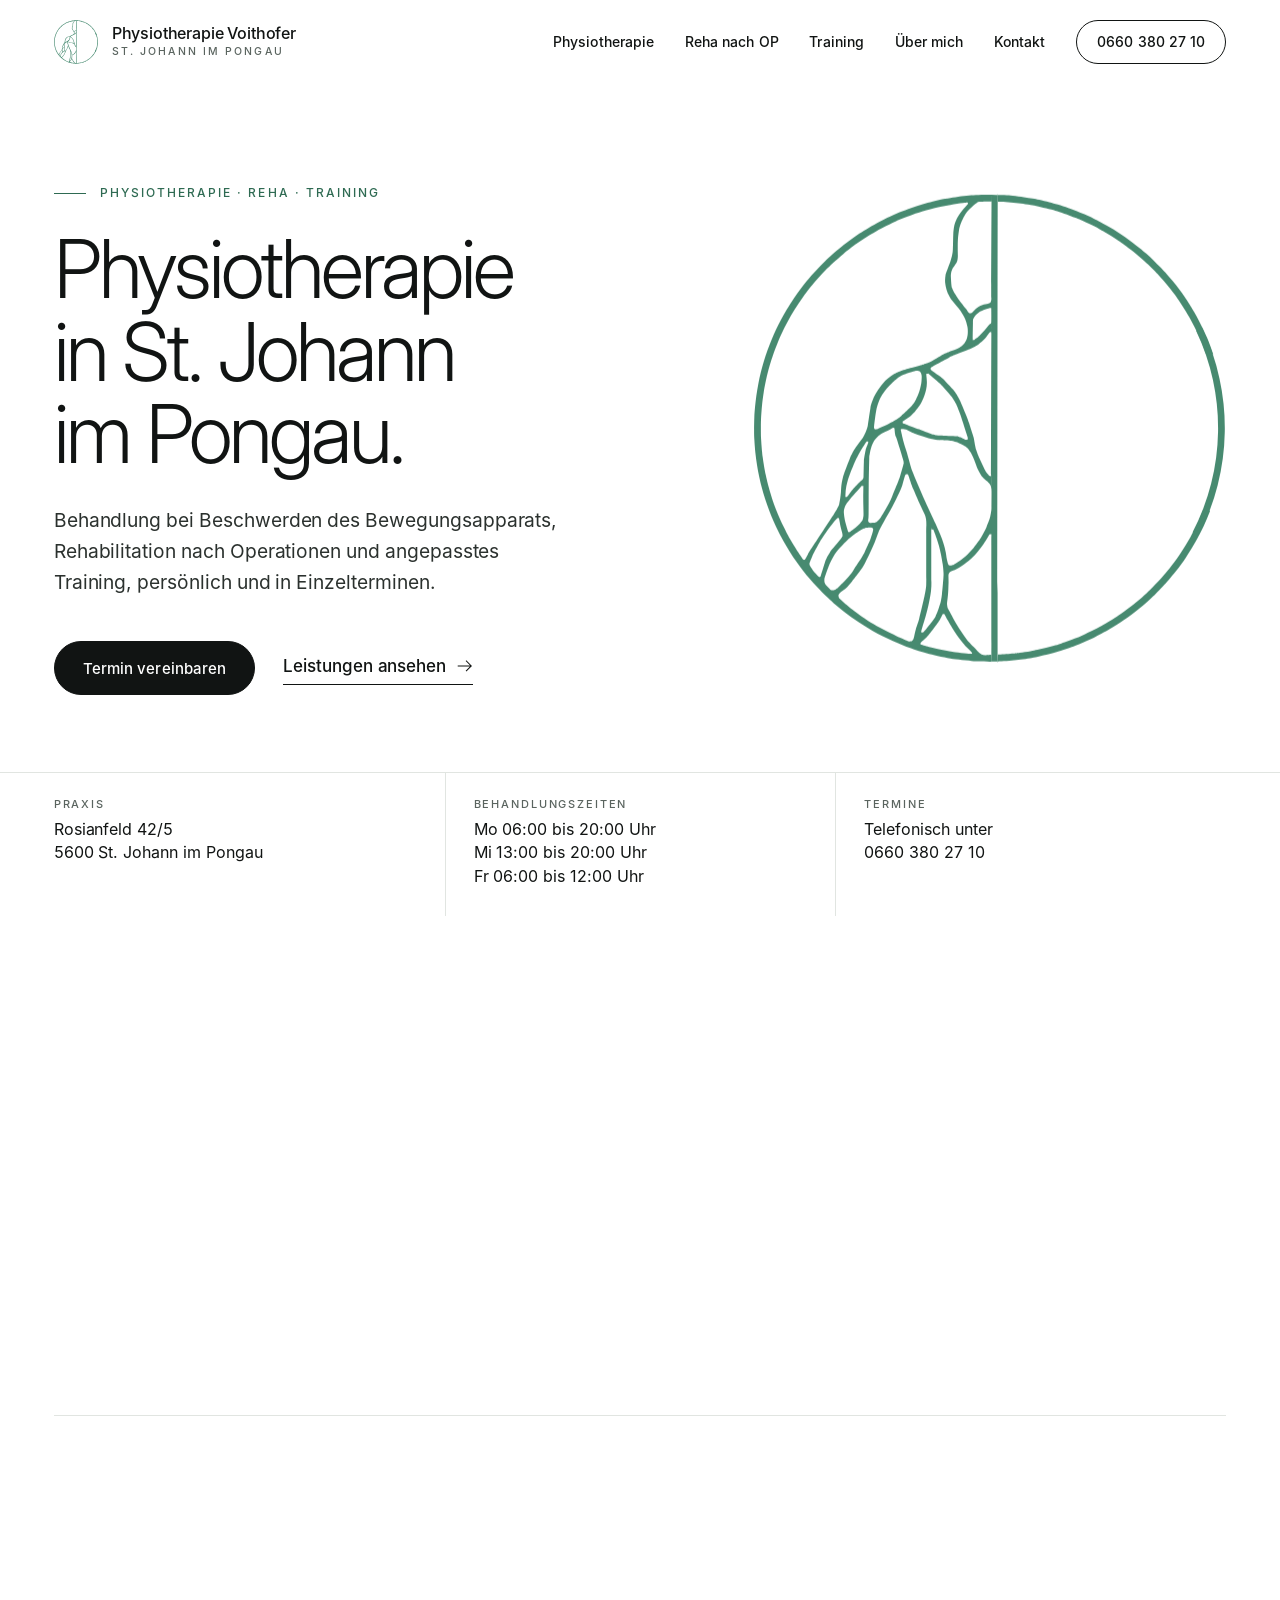
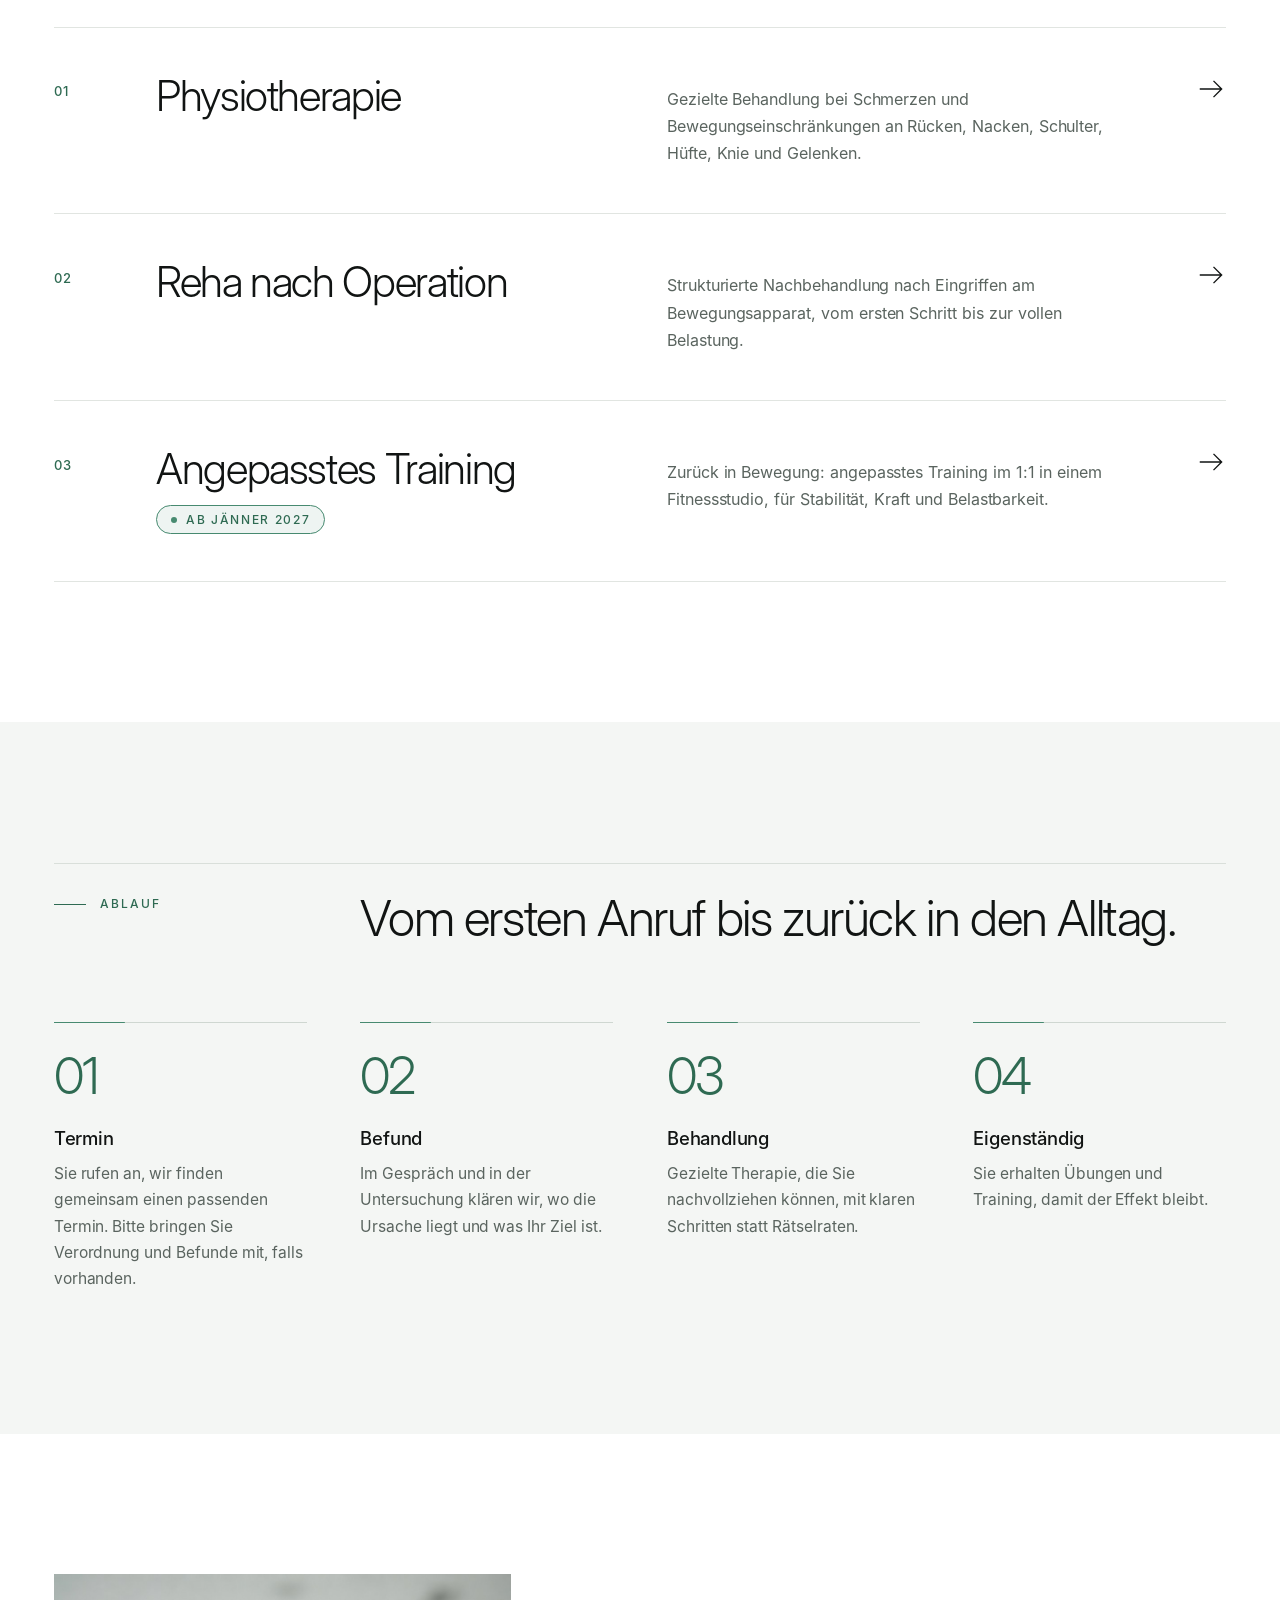
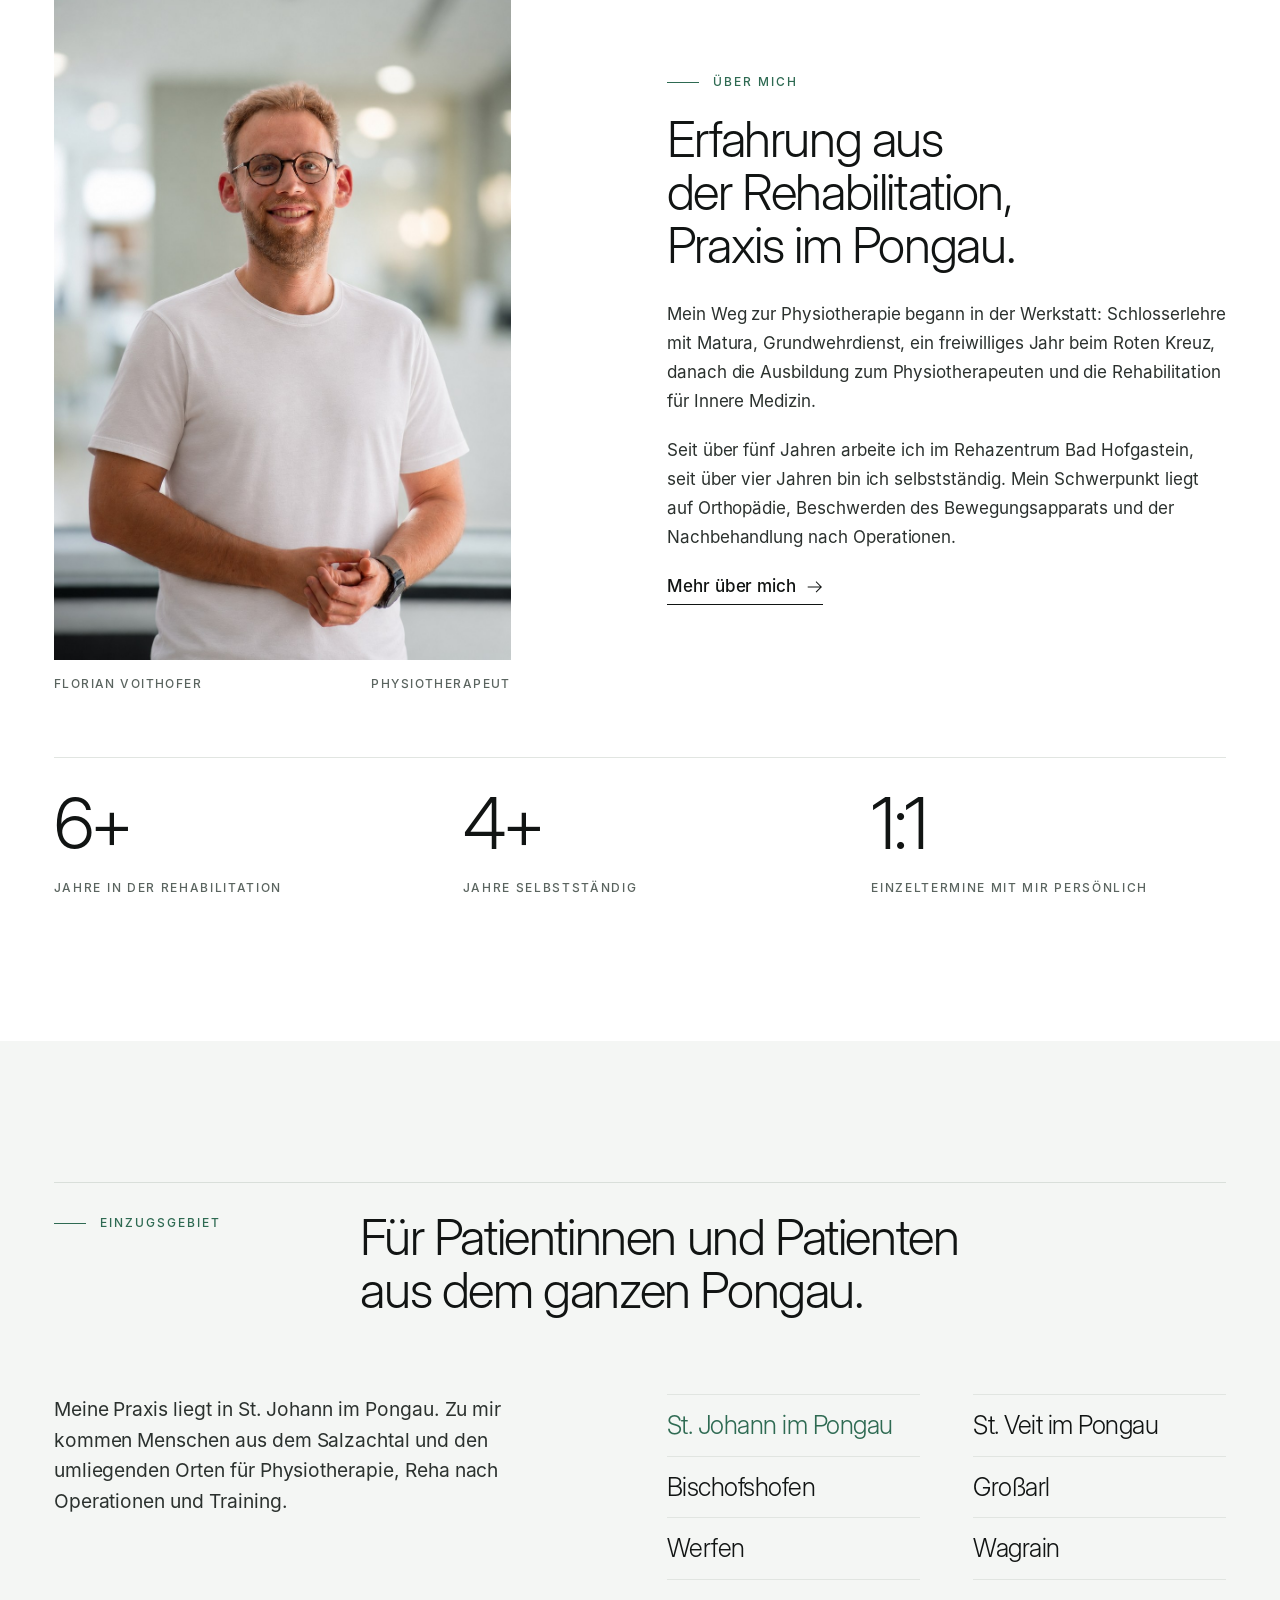
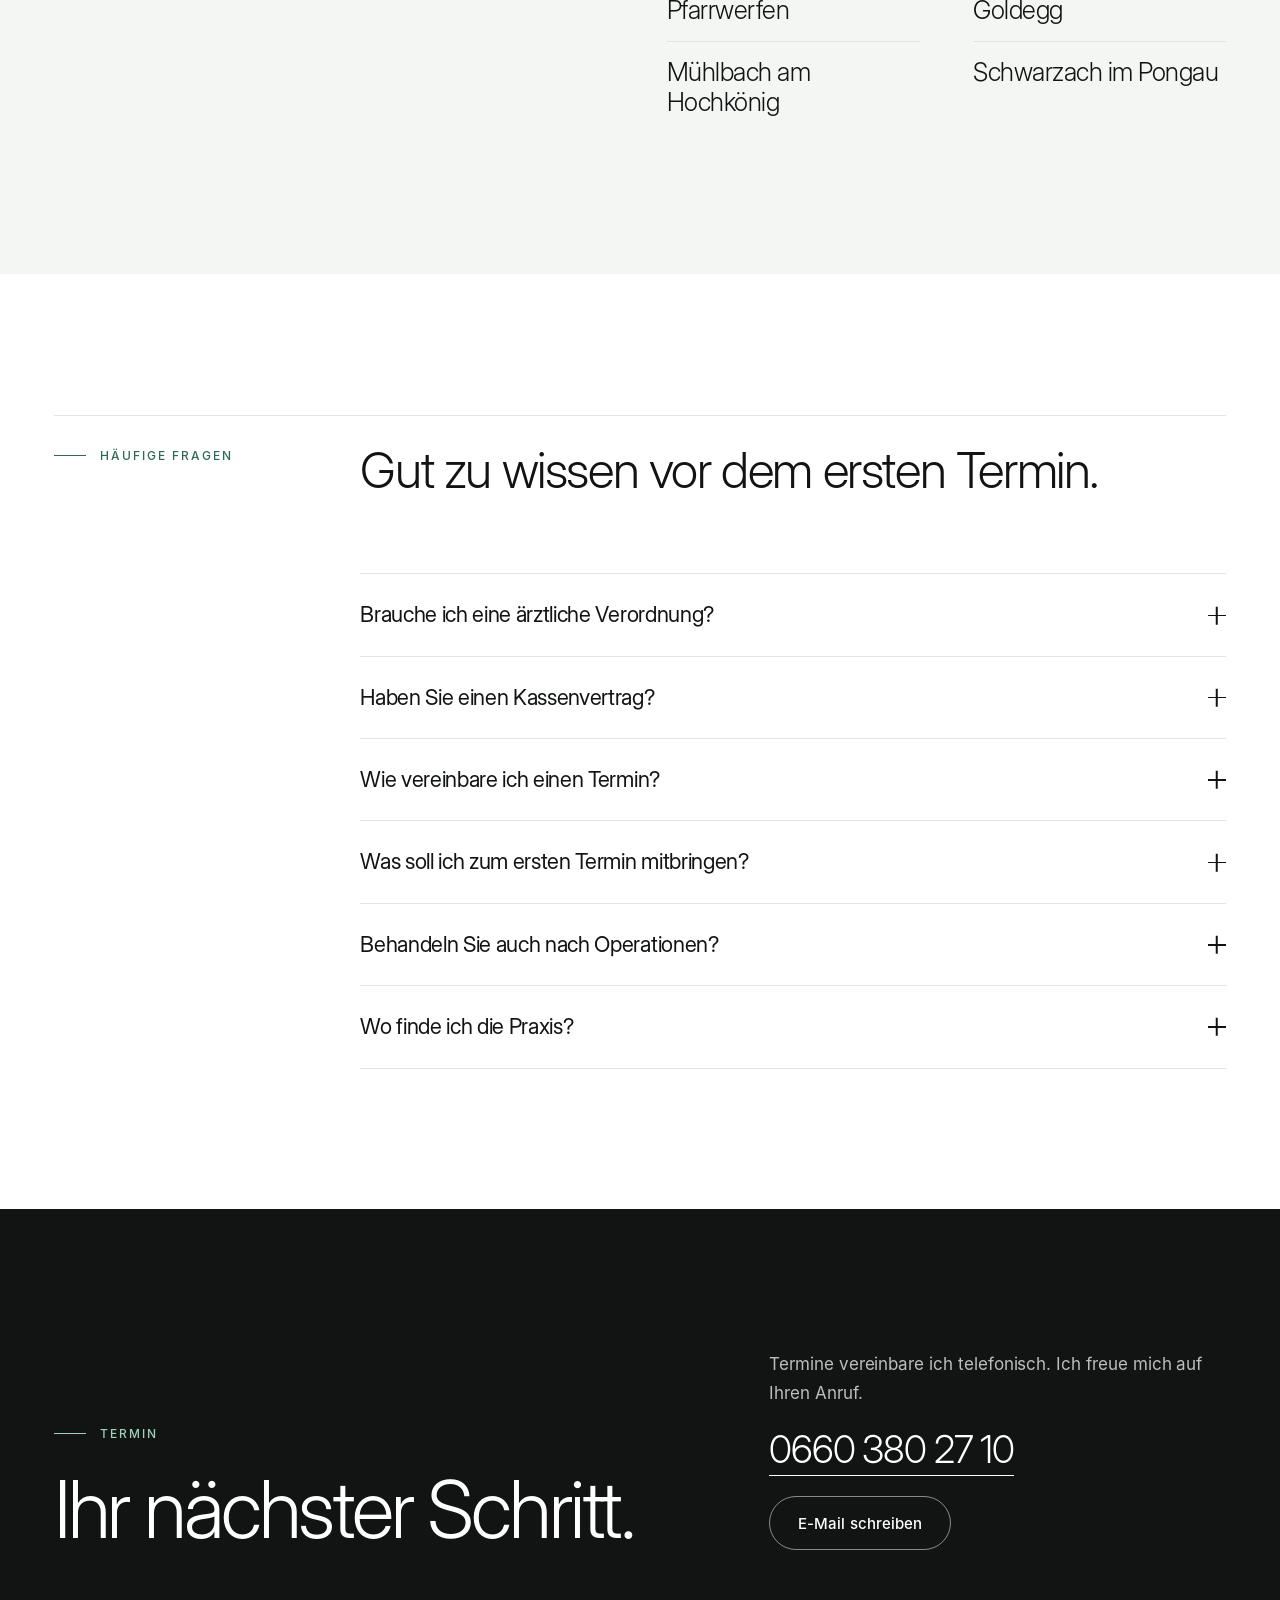
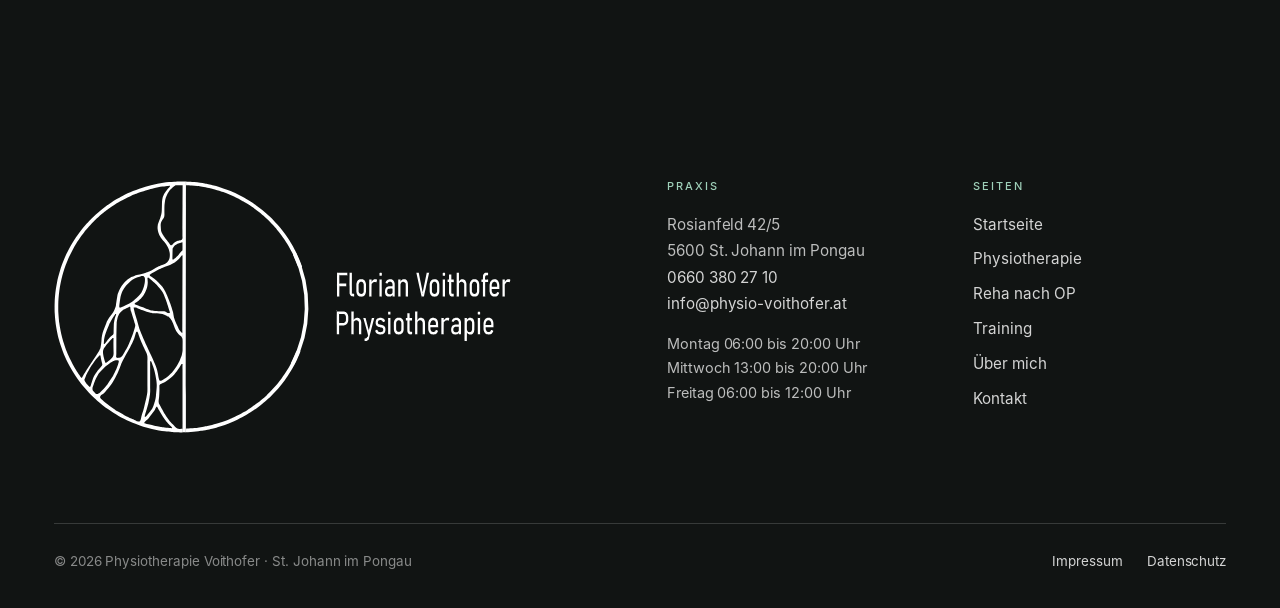
==== commit d36f3965: "Add files via upload" ====
--- a/index.html
+++ b/index.html
@@ -24,7 +24,7 @@
 <link rel="icon" href="img/favicon.svg" type="image/svg+xml">
 <link rel="icon" href="img/favicon-32.png" sizes="32x32" type="image/png">
 <link rel="apple-touch-icon" href="img/apple-touch-icon.png">
-<link rel="stylesheet" href="css/style.css?v=202611160622">
+<link rel="stylesheet" href="css/style.css?v=202611160653">
 <script>document.documentElement.classList.add('js');try{if(!sessionStorage.getItem('splash')&&!(window.matchMedia&&matchMedia('(prefers-reduced-motion: reduce)').matches)){document.documentElement.classList.add('splash-on');sessionStorage.setItem('splash','1')}}catch(e){}</script>
 <script type="application/ld+json">{"@context": "https://schema.org", "@type": ["Physiotherapy", "LocalBusiness"], "@id": "https://physio-voithofer.at/#praxis", "name": "Physiotherapie Voithofer", "description": "Physiotherapie, Rehabilitation nach Operationen und angepasstes Training in St. Johann im Pongau.", "url": "https://physio-voithofer.at/", "logo": "https://physio-voithofer.at/img/logo-symbol-gruen.svg", "image": "https://physio-voithofer.at/img/og-image.png", "telephone": "+43 660 3802710", "email": "info@physio-voithofer.at", "address": {"@type": "PostalAddress", "streetAddress": "Rosianfeld 42/5", "postalCode": "5600", "addressLocality": "St. Johann im Pongau", "addressRegion": "Salzburg", "addressCountry": "AT"}, "openingHoursSpecification": [{"@type": "OpeningHoursSpecification", "dayOfWeek": "Monday", "opens": "06:00", "closes": "20:00"}, {"@type": "OpeningHoursSpecification", "dayOfWeek": "Wednesday", "opens": "13:00", "closes": "20:00"}, {"@type": "OpeningHoursSpecification", "dayOfWeek": "Friday", "opens": "06:00", "closes": "12:00"}], "medicalSpecialty": "PhysicalTherapy", "areaServed": [{"@type": "City", "name": "St. Johann"}, {"@type": "City", "name": "Bischofshofen"}, {"@type": "City", "name": "Werfen"}, {"@type": "City", "name": "Pfarrwerfen"}, {"@type": "City", "name": "Mühlbach"}, {"@type": "City", "name": "St. Veit"}, {"@type": "City", "name": "Großarl"}, {"@type": "City", "name": "Wagrain"}, {"@type": "City", "name": "Goldegg"}, {"@type": "City", "name": "Schwarzach"}], "founder": {"@type": "Person", "name": "Florian Voithofer", "jobTitle": "Physiotherapeut"}}</script>
 <script type="application/ld+json">{"@context": "https://schema.org", "@type": "FAQPage", "mainEntity": [{"@type": "Question", "name": "Brauche ich eine ärztliche Verordnung?", "acceptedAnswer": {"@type": "Answer", "text": "Für eine Behandlung bei mir ist nicht zwingend eine Verordnung nötig. Wenn Sie die Kosten teilweise von Ihrer Krankenversicherung zurückerhalten möchten, benötigen Sie in der Regel eine ärztliche Verordnung von Ihrem Haus- oder Facharzt. Die Höhe der Rückerstattung hängt von Ihrem Versicherungsträger ab."}}, {"@type": "Question", "name": "Haben Sie einen Kassenvertrag?", "acceptedAnswer": {"@type": "Answer", "text": "Ich arbeite als Wahltherapeut, also ohne Kassenvertrag. Nach der Behandlung erhalten Sie eine Honorarnote, die Sie bei Ihrer Krankenversicherung zur Kostenerstattung einreichen können. Bei Fragen dazu unterstütze ich Sie gerne."}}, {"@type": "Question", "name": "Wie vereinbare ich einen Termin?", "acceptedAnswer": {"@type": "Answer", "text": "Termine vereinbare ich telefonisch unter 0660 380 27 10. Für allgemeine Fragen erreichen Sie mich auch per E-Mail an info@physio-voithofer.at."}}, {"@type": "Question", "name": "Was soll ich zum ersten Termin mitbringen?", "acceptedAnswer": {"@type": "Answer", "text": "Bringen Sie, wenn vorhanden, Ihre Verordnung sowie Befunde mit, zum Beispiel MRT- oder Röntgenbilder und bei Operationen den OP-Bericht. Tragen Sie bequeme Kleidung, in der Sie sich gut bewegen können."}}, {"@type": "Question", "name": "Behandeln Sie auch nach Operationen?", "acceptedAnswer": {"@type": "Answer", "text": "Ja. Die Nachbehandlung nach Operationen am Bewegungsapparat ist ein Schwerpunkt meiner Arbeit. Mehr dazu finden Sie auf der Seite Reha nach Operation."}}, {"@type": "Question", "name": "Wo finde ich die Praxis?", "acceptedAnswer": {"@type": "Answer", "text": "Die Praxis befindet sich in Rosianfeld 42/5, 5600 St. Johann im Pongau. Eine Anfahrtsbeschreibung finden Sie auf der Seite Kontakt."}}]}</script>
@@ -225,6 +225,6 @@
     </div>
   </footer>
 </section>
-<script src="js/main.js?v=202611160622" defer></script>
+<script src="js/main.js?v=202611160653" defer></script>
 </body>
 </html>
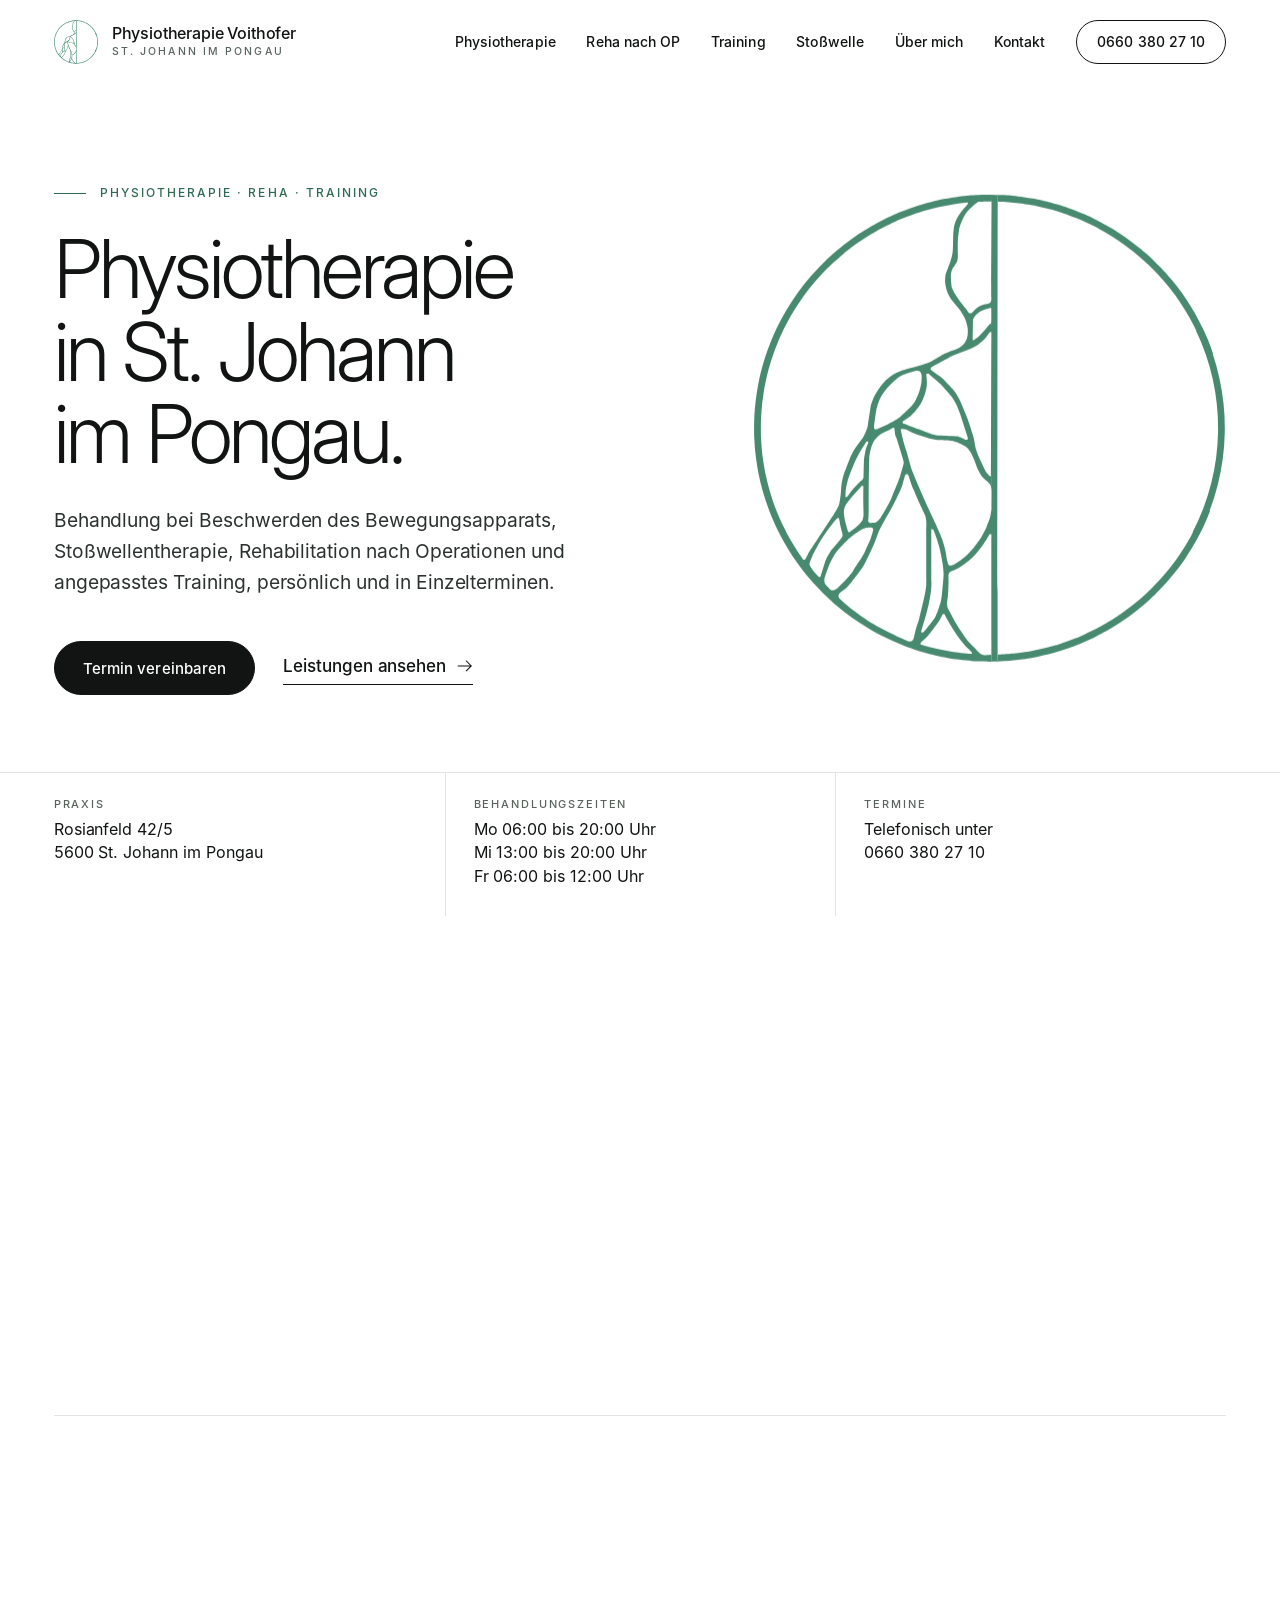
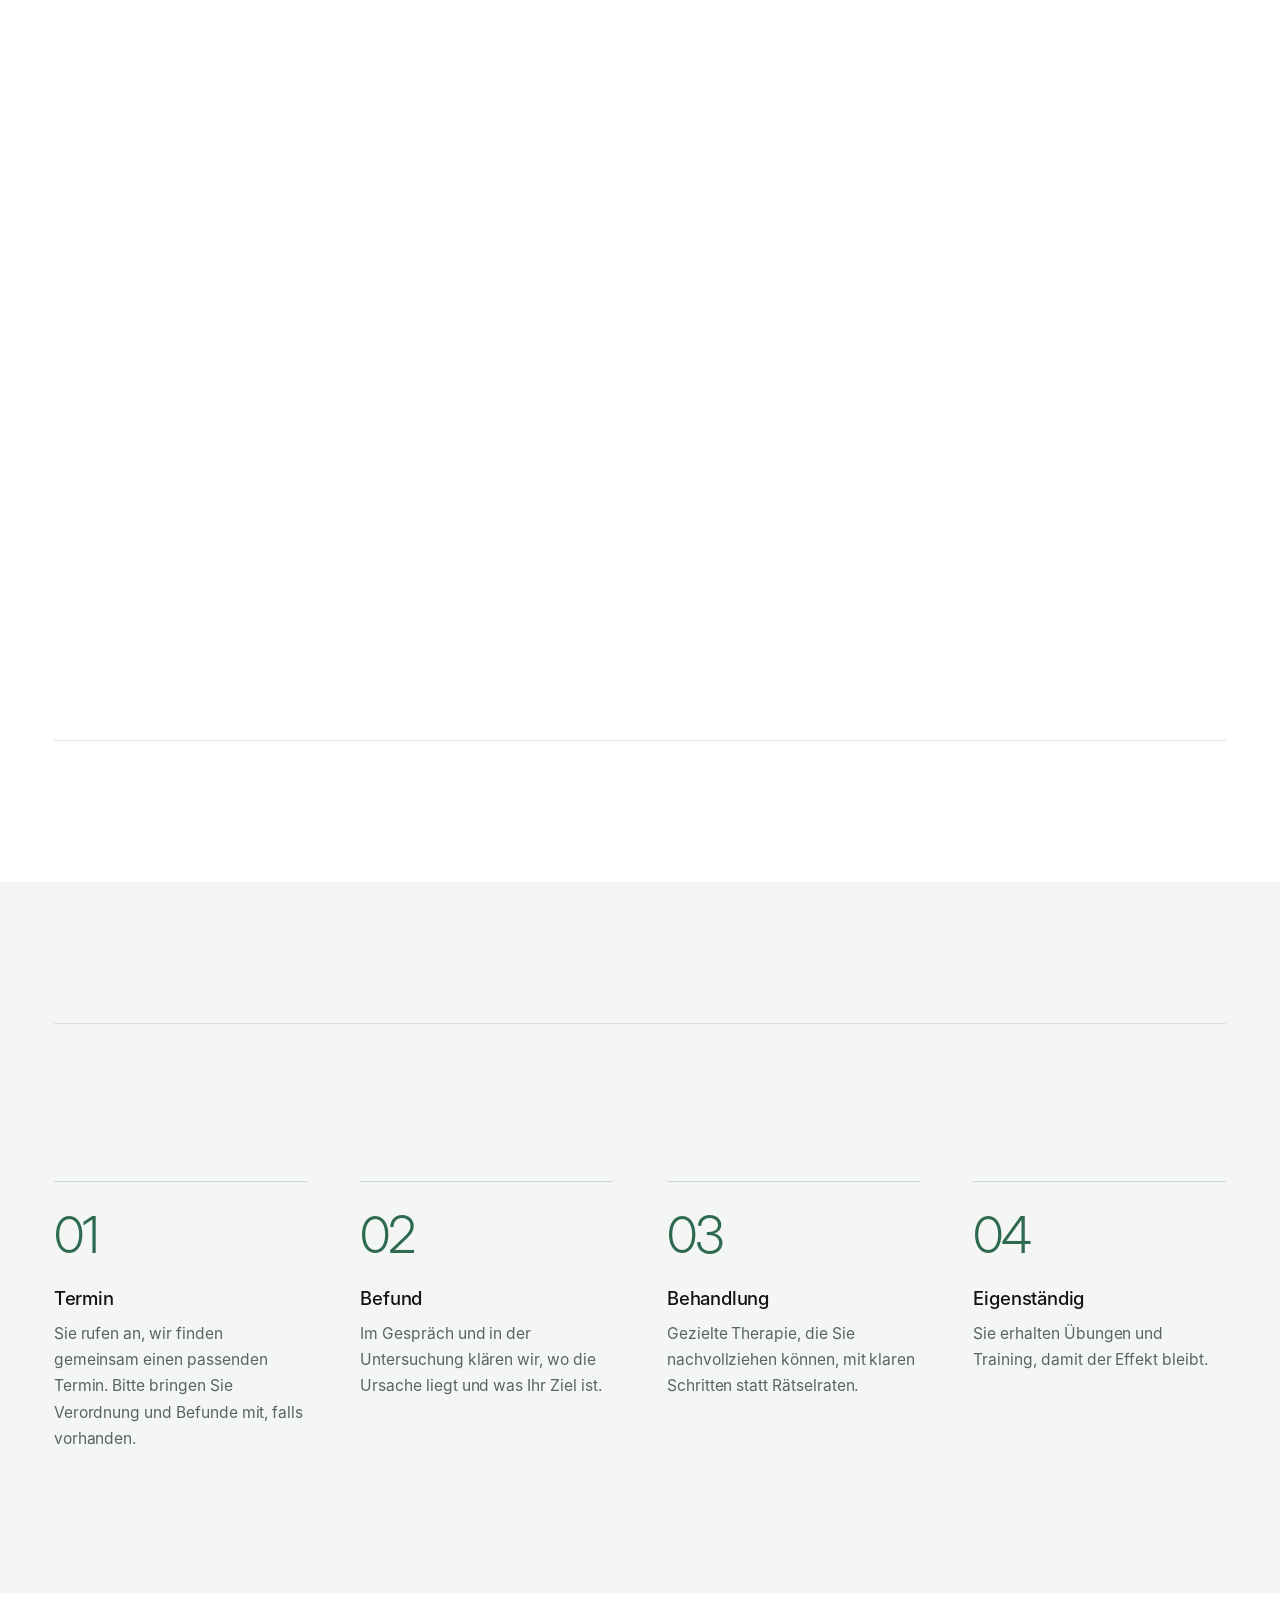
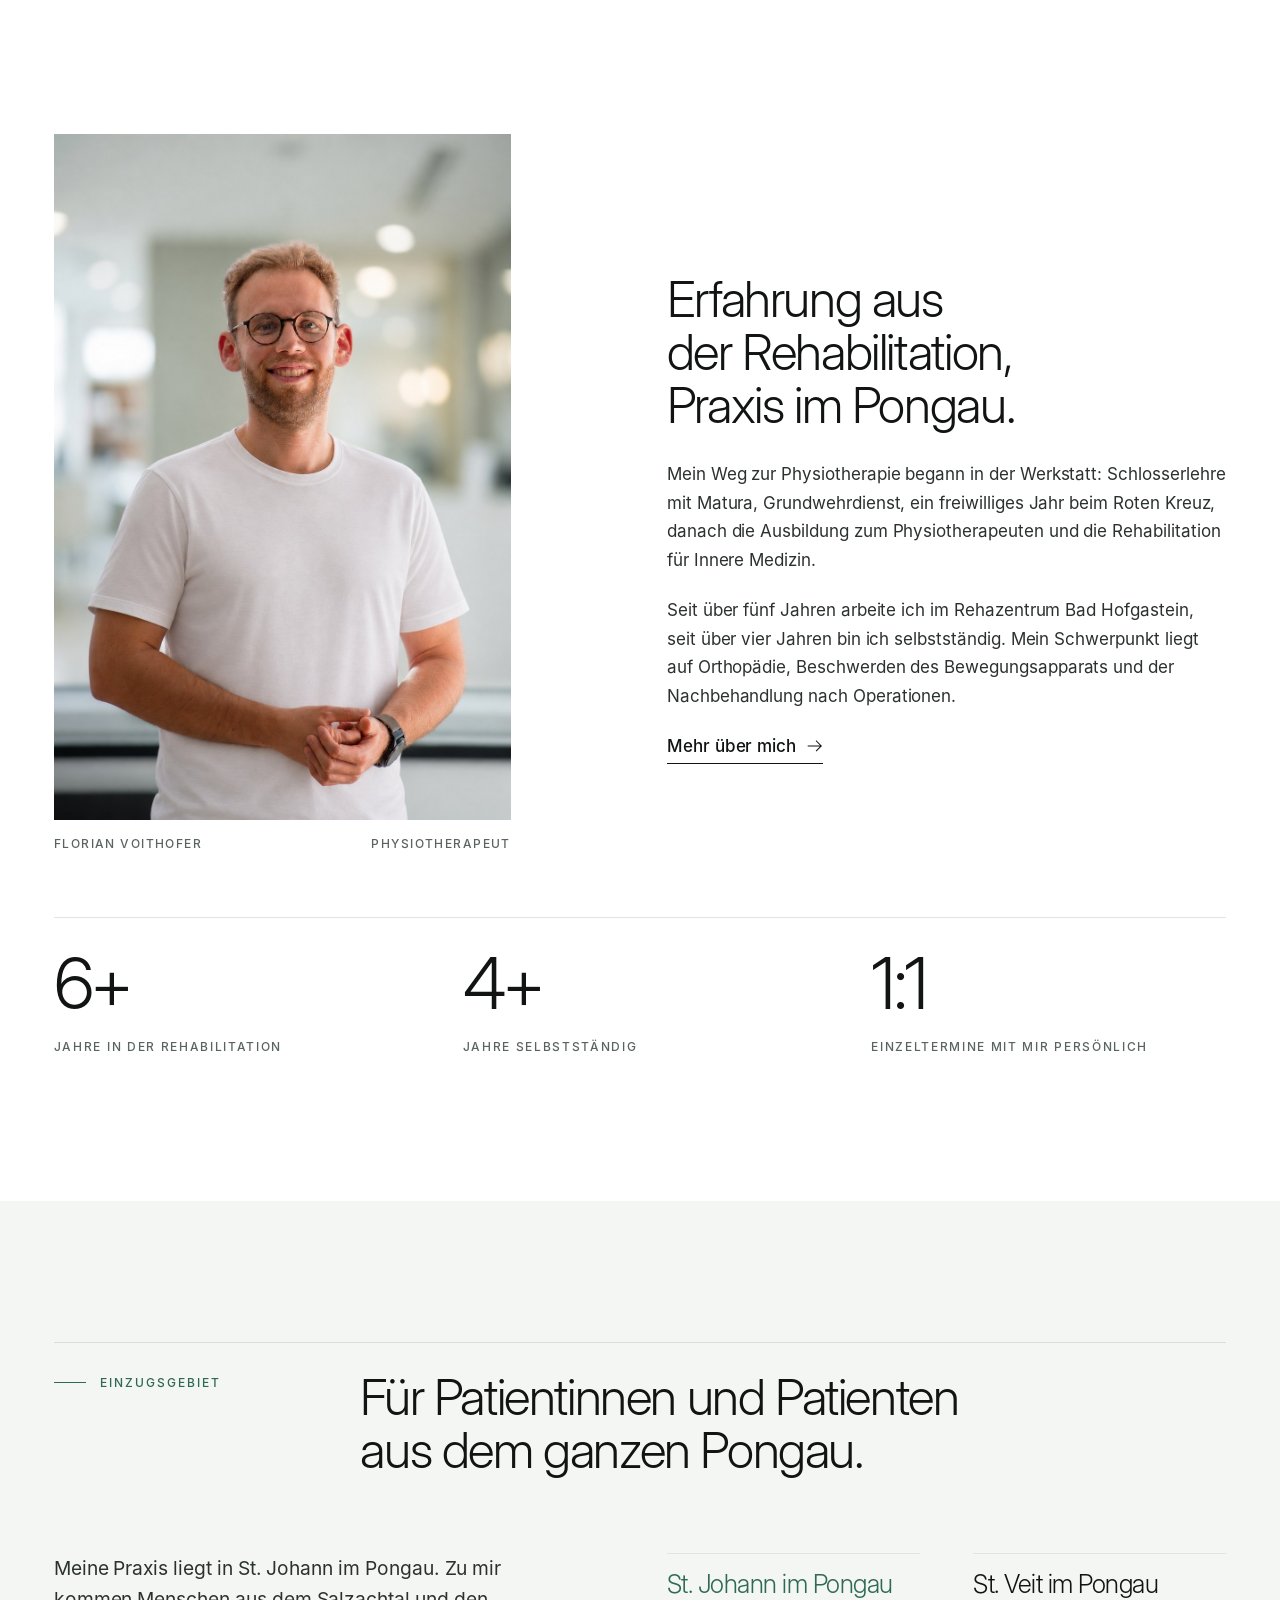
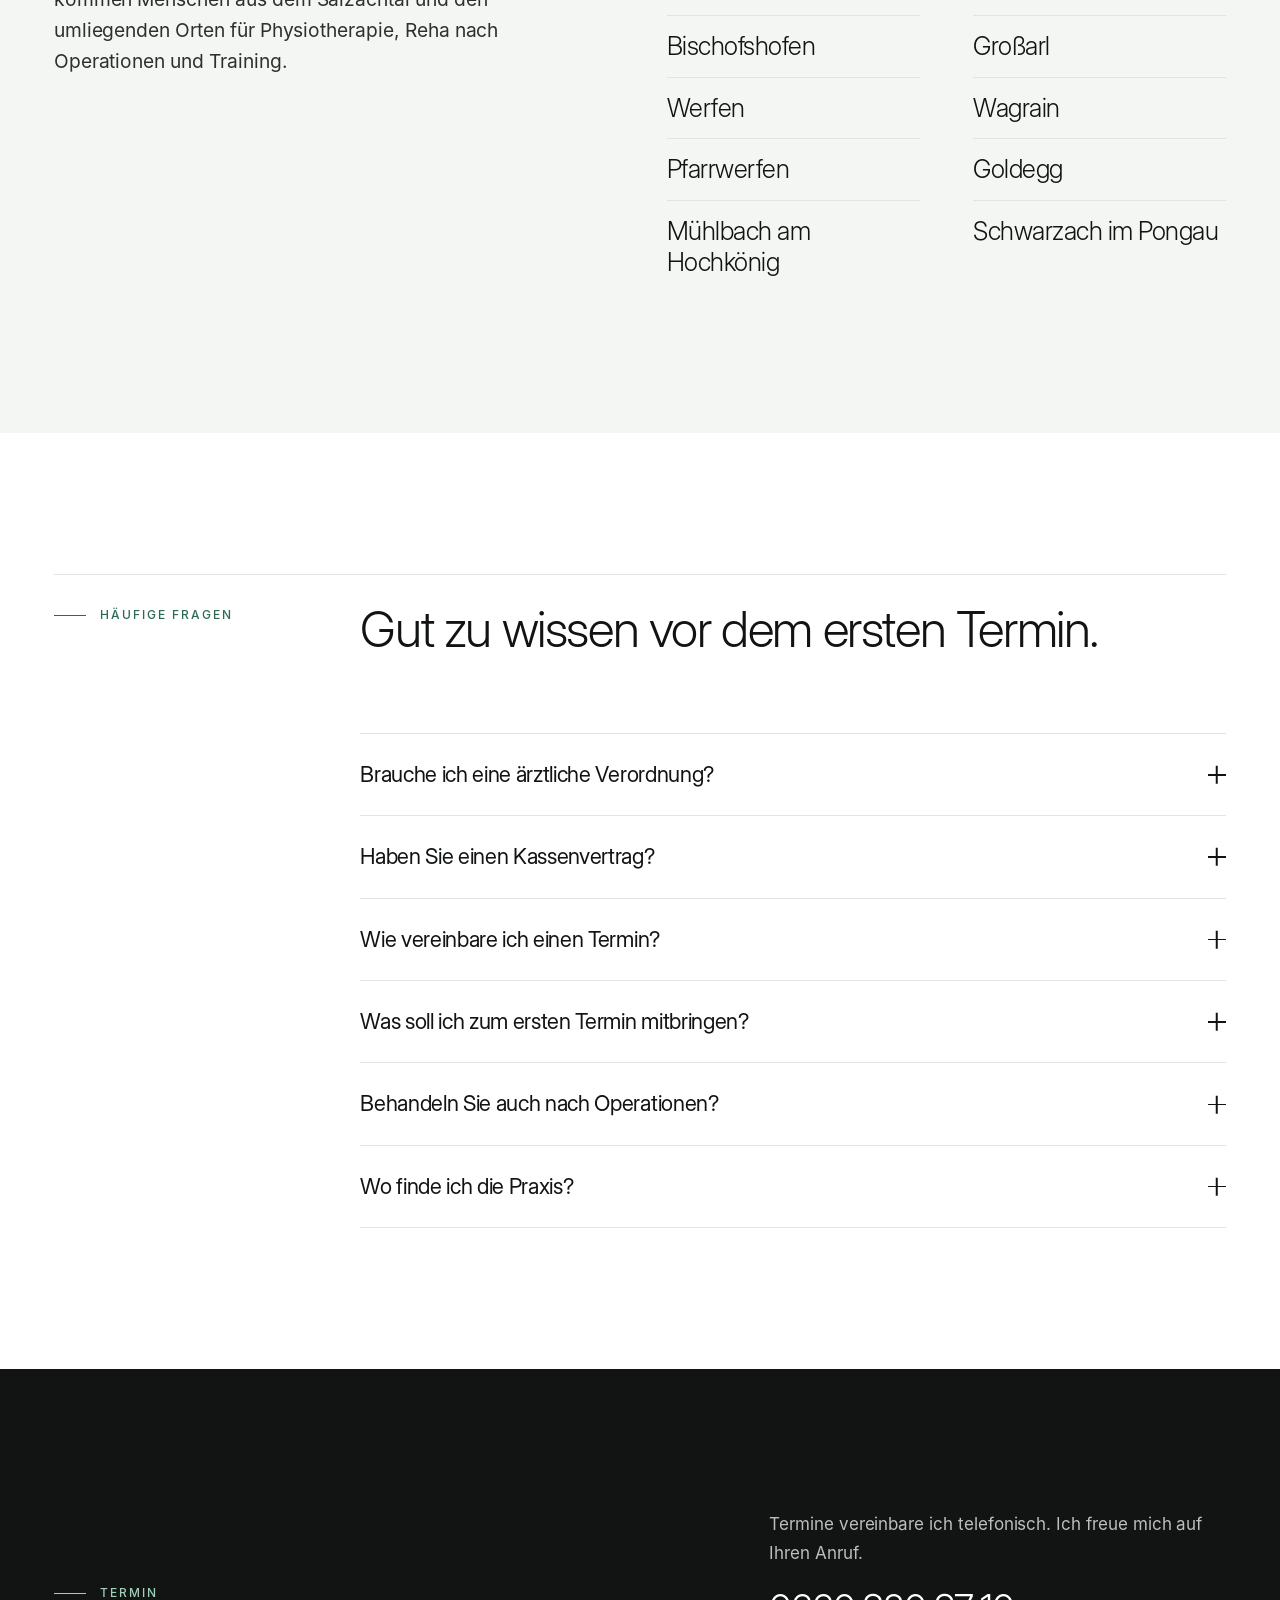
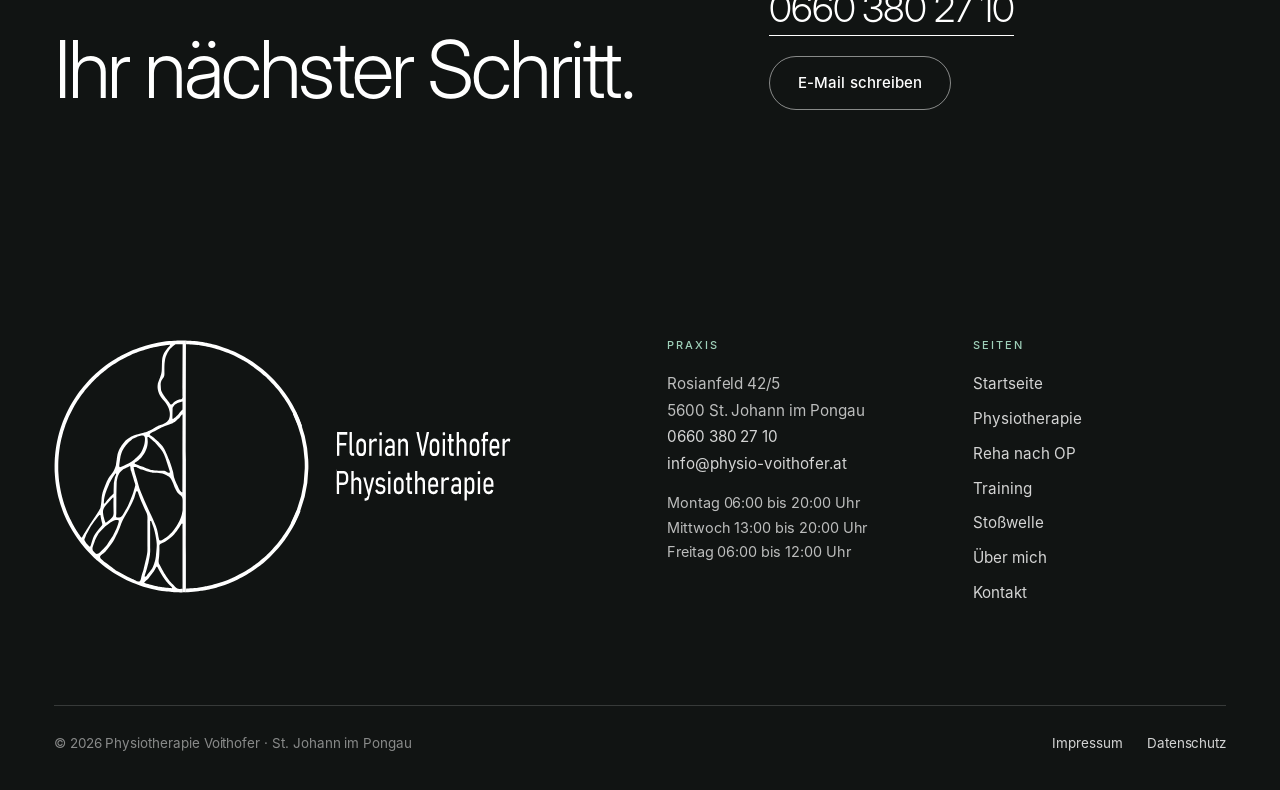
==== commit cdca617e: "Add files via upload" ====
--- a/index.html
+++ b/index.html
@@ -24,9 +24,9 @@
 <link rel="icon" href="img/favicon.svg" type="image/svg+xml">
 <link rel="icon" href="img/favicon-32.png" sizes="32x32" type="image/png">
 <link rel="apple-touch-icon" href="img/apple-touch-icon.png">
-<link rel="stylesheet" href="css/style.css?v=202611160653">
+<link rel="stylesheet" href="css/style.css?v=202611160843">
 <script>document.documentElement.classList.add('js');try{if(!sessionStorage.getItem('splash')&&!(window.matchMedia&&matchMedia('(prefers-reduced-motion: reduce)').matches)){document.documentElement.classList.add('splash-on');sessionStorage.setItem('splash','1')}}catch(e){}</script>
-<script type="application/ld+json">{"@context": "https://schema.org", "@type": ["Physiotherapy", "LocalBusiness"], "@id": "https://physio-voithofer.at/#praxis", "name": "Physiotherapie Voithofer", "description": "Physiotherapie, Rehabilitation nach Operationen und angepasstes Training in St. Johann im Pongau.", "url": "https://physio-voithofer.at/", "logo": "https://physio-voithofer.at/img/logo-symbol-gruen.svg", "image": "https://physio-voithofer.at/img/og-image.png", "telephone": "+43 660 3802710", "email": "info@physio-voithofer.at", "address": {"@type": "PostalAddress", "streetAddress": "Rosianfeld 42/5", "postalCode": "5600", "addressLocality": "St. Johann im Pongau", "addressRegion": "Salzburg", "addressCountry": "AT"}, "openingHoursSpecification": [{"@type": "OpeningHoursSpecification", "dayOfWeek": "Monday", "opens": "06:00", "closes": "20:00"}, {"@type": "OpeningHoursSpecification", "dayOfWeek": "Wednesday", "opens": "13:00", "closes": "20:00"}, {"@type": "OpeningHoursSpecification", "dayOfWeek": "Friday", "opens": "06:00", "closes": "12:00"}], "medicalSpecialty": "PhysicalTherapy", "areaServed": [{"@type": "City", "name": "St. Johann"}, {"@type": "City", "name": "Bischofshofen"}, {"@type": "City", "name": "Werfen"}, {"@type": "City", "name": "Pfarrwerfen"}, {"@type": "City", "name": "Mühlbach"}, {"@type": "City", "name": "St. Veit"}, {"@type": "City", "name": "Großarl"}, {"@type": "City", "name": "Wagrain"}, {"@type": "City", "name": "Goldegg"}, {"@type": "City", "name": "Schwarzach"}], "founder": {"@type": "Person", "name": "Florian Voithofer", "jobTitle": "Physiotherapeut"}}</script>
+<script type="application/ld+json">{"@context": "https://schema.org", "@type": ["Physiotherapy", "LocalBusiness"], "@id": "https://physio-voithofer.at/#praxis", "name": "Physiotherapie Voithofer", "description": "Physiotherapie, Stoßwellentherapie, Rehabilitation nach Operationen und angepasstes Training in St. Johann im Pongau.", "url": "https://physio-voithofer.at/", "logo": "https://physio-voithofer.at/img/logo-symbol-gruen.svg", "image": "https://physio-voithofer.at/img/og-image.png", "telephone": "+43 660 3802710", "email": "info@physio-voithofer.at", "address": {"@type": "PostalAddress", "streetAddress": "Rosianfeld 42/5", "postalCode": "5600", "addressLocality": "St. Johann im Pongau", "addressRegion": "Salzburg", "addressCountry": "AT"}, "openingHoursSpecification": [{"@type": "OpeningHoursSpecification", "dayOfWeek": "Monday", "opens": "06:00", "closes": "20:00"}, {"@type": "OpeningHoursSpecification", "dayOfWeek": "Wednesday", "opens": "13:00", "closes": "20:00"}, {"@type": "OpeningHoursSpecification", "dayOfWeek": "Friday", "opens": "06:00", "closes": "12:00"}], "medicalSpecialty": "PhysicalTherapy", "areaServed": [{"@type": "City", "name": "St. Johann"}, {"@type": "City", "name": "Bischofshofen"}, {"@type": "City", "name": "Werfen"}, {"@type": "City", "name": "Pfarrwerfen"}, {"@type": "City", "name": "Mühlbach"}, {"@type": "City", "name": "St. Veit"}, {"@type": "City", "name": "Großarl"}, {"@type": "City", "name": "Wagrain"}, {"@type": "City", "name": "Goldegg"}, {"@type": "City", "name": "Schwarzach"}], "founder": {"@type": "Person", "name": "Florian Voithofer", "jobTitle": "Physiotherapeut"}}</script>
 <script type="application/ld+json">{"@context": "https://schema.org", "@type": "FAQPage", "mainEntity": [{"@type": "Question", "name": "Brauche ich eine ärztliche Verordnung?", "acceptedAnswer": {"@type": "Answer", "text": "Für eine Behandlung bei mir ist nicht zwingend eine Verordnung nötig. Wenn Sie die Kosten teilweise von Ihrer Krankenversicherung zurückerhalten möchten, benötigen Sie in der Regel eine ärztliche Verordnung von Ihrem Haus- oder Facharzt. Die Höhe der Rückerstattung hängt von Ihrem Versicherungsträger ab."}}, {"@type": "Question", "name": "Haben Sie einen Kassenvertrag?", "acceptedAnswer": {"@type": "Answer", "text": "Ich arbeite als Wahltherapeut, also ohne Kassenvertrag. Nach der Behandlung erhalten Sie eine Honorarnote, die Sie bei Ihrer Krankenversicherung zur Kostenerstattung einreichen können. Bei Fragen dazu unterstütze ich Sie gerne."}}, {"@type": "Question", "name": "Wie vereinbare ich einen Termin?", "acceptedAnswer": {"@type": "Answer", "text": "Termine vereinbare ich telefonisch unter 0660 380 27 10. Für allgemeine Fragen erreichen Sie mich auch per E-Mail an info@physio-voithofer.at."}}, {"@type": "Question", "name": "Was soll ich zum ersten Termin mitbringen?", "acceptedAnswer": {"@type": "Answer", "text": "Bringen Sie, wenn vorhanden, Ihre Verordnung sowie Befunde mit, zum Beispiel MRT- oder Röntgenbilder und bei Operationen den OP-Bericht. Tragen Sie bequeme Kleidung, in der Sie sich gut bewegen können."}}, {"@type": "Question", "name": "Behandeln Sie auch nach Operationen?", "acceptedAnswer": {"@type": "Answer", "text": "Ja. Die Nachbehandlung nach Operationen am Bewegungsapparat ist ein Schwerpunkt meiner Arbeit. Mehr dazu finden Sie auf der Seite Reha nach Operation."}}, {"@type": "Question", "name": "Wo finde ich die Praxis?", "acceptedAnswer": {"@type": "Answer", "text": "Die Praxis befindet sich in Rosianfeld 42/5, 5600 St. Johann im Pongau. Eine Anfahrtsbeschreibung finden Sie auf der Seite Kontakt."}}]}</script>
 </head>
 <body>
@@ -43,6 +43,7 @@
       <a class="nav-link" href="physiotherapie-st-johann-im-pongau.html">Physiotherapie</a>
 <a class="nav-link" href="reha-nach-operation-pongau.html">Reha nach OP</a>
 <a class="nav-link" href="training-trainingstherapie-st-johann.html">Training</a>
+<a class="nav-link" href="stosswellentherapie-pongau.html">Stoßwelle</a>
 <a class="nav-link" href="ueber-mich.html">Über mich</a>
 <a class="nav-link" href="kontakt.html">Kontakt</a>
       <a class="btn" href="tel:+436603802710">0660 380 27 10</a>
@@ -58,7 +59,7 @@
       <div class="hero-copy">
         <span class="eyebrow" data-reveal="fade">Physiotherapie · Reha · Training</span>
         <h1 id="seitentitel" class="h-xl" data-reveal style="--d:.08s">Physiotherapie in St.&nbsp;Johann im&nbsp;Pongau.</h1>
-        <p class="lead" data-reveal style="--d:.18s">Behandlung bei Beschwerden des Bewegungsapparats, Rehabilitation nach Operationen und angepasstes Training, persönlich und in Einzelterminen.</p>
+        <p class="lead" data-reveal style="--d:.18s">Behandlung bei Beschwerden des Bewegungsapparats, Stoßwellentherapie, Rehabilitation nach Operationen und angepasstes Training, persönlich und in Einzelterminen.</p>
         <div class="cta-row" data-reveal style="--d:.28s">
           <a class="btn btn--solid" href="tel:+436603802710">Termin vereinbaren</a>
           <a class="link" href="#leistungen">Leistungen ansehen <svg class="arr" viewBox="0 0 24 24" fill="none" stroke="currentColor" stroke-width="1.4" stroke-linecap="square" aria-hidden="true"><path d="M3 12h17M14 5.5 20.5 12 14 18.5"/></svg></a>
@@ -103,6 +104,12 @@
         <span class="row-no">03</span>
         <span class="row-title">Angepasstes Training<span class="badge">Ab Jänner 2027</span></span>
         <p class="row-text">Zurück in Bewegung: angepasstes Training im 1:1 in einem Fitnessstudio, für Stabilität, Kraft und Belastbarkeit.</p>
+        <span class="row-go" aria-hidden="true"><svg viewBox="0 0 24 24" fill="none" stroke="currentColor" stroke-width="1.1"><path d="M3 12h17M14 5.5 20.5 12 14 18.5"/></svg></span>
+      </a>
+<a class="row" href="stosswellentherapie-pongau.html" data-reveal style="--d:0.18s">
+        <span class="row-no">04</span>
+        <span class="row-title">Stoßwellentherapie</span>
+        <p class="row-text">Radiale Stoßwelle bei Fersensporn, Tennisellenbogen und hartnäckigen Sehnen- und Muskelbeschwerden.</p>
         <span class="row-go" aria-hidden="true"><svg viewBox="0 0 24 24" fill="none" stroke="currentColor" stroke-width="1.1"><path d="M3 12h17M14 5.5 20.5 12 14 18.5"/></svg></span>
       </a>
     </div>
@@ -213,6 +220,7 @@
             <li><a href="physiotherapie-st-johann-im-pongau.html">Physiotherapie</a></li>
 <li><a href="reha-nach-operation-pongau.html">Reha nach OP</a></li>
 <li><a href="training-trainingstherapie-st-johann.html">Training</a></li>
+<li><a href="stosswellentherapie-pongau.html">Stoßwelle</a></li>
 <li><a href="ueber-mich.html">Über mich</a></li>
 <li><a href="kontakt.html">Kontakt</a></li>
           </ul>
@@ -225,6 +233,6 @@
     </div>
   </footer>
 </section>
-<script src="js/main.js?v=202611160653" defer></script>
+<script src="js/main.js?v=202611160843" defer></script>
 </body>
 </html>
--- a/css/style.css
+++ b/css/style.css
@@ -138,7 +138,7 @@
 .menu-open .burger span:nth-child(1){top:21px;transform:rotate(45deg)}
 .menu-open .burger span:nth-child(2){top:21px;transform:rotate(-45deg)}
 
-@media (max-width:1020px){
+@media (max-width:1180px){
   .burger{display:block}
   .nav{
     position:fixed;inset:var(--header-h) 0 0 0;background:var(--paper);flex-direction:column;align-items:flex-start;justify-content:flex-start;gap:0;
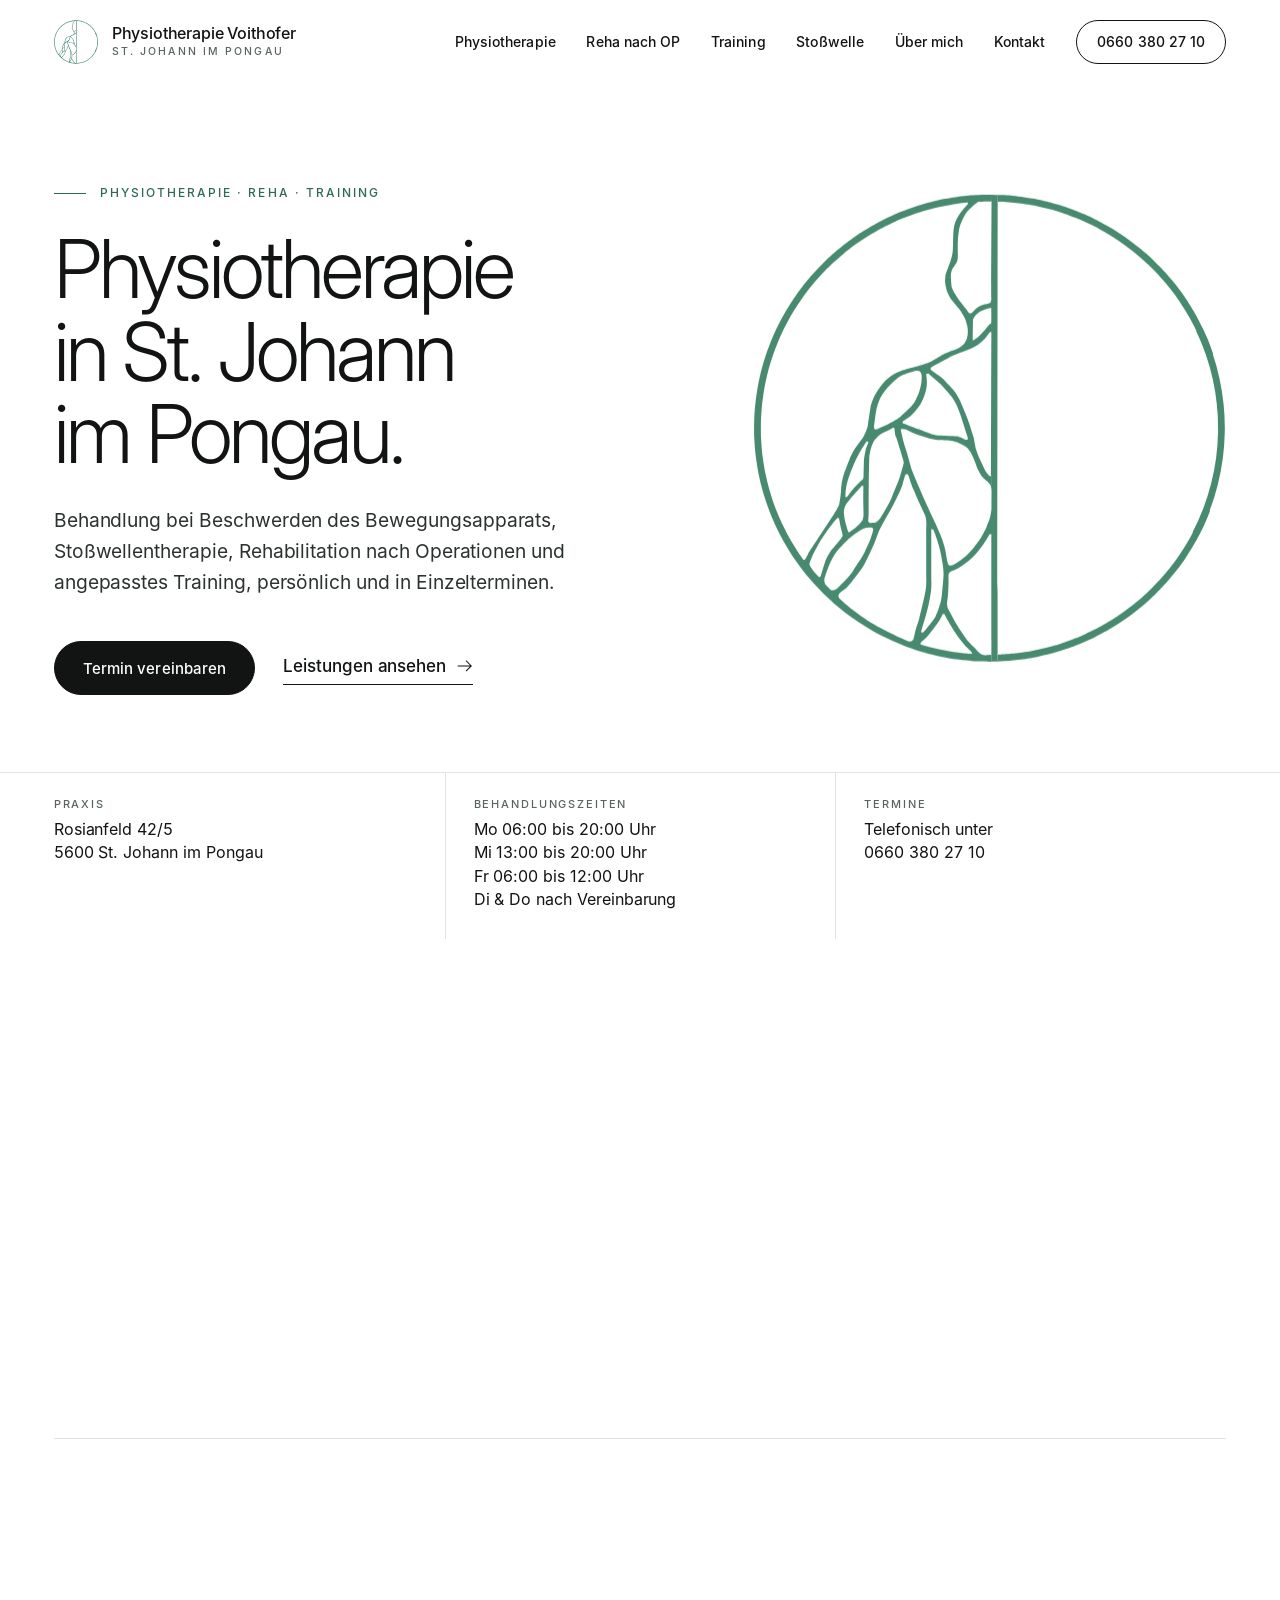
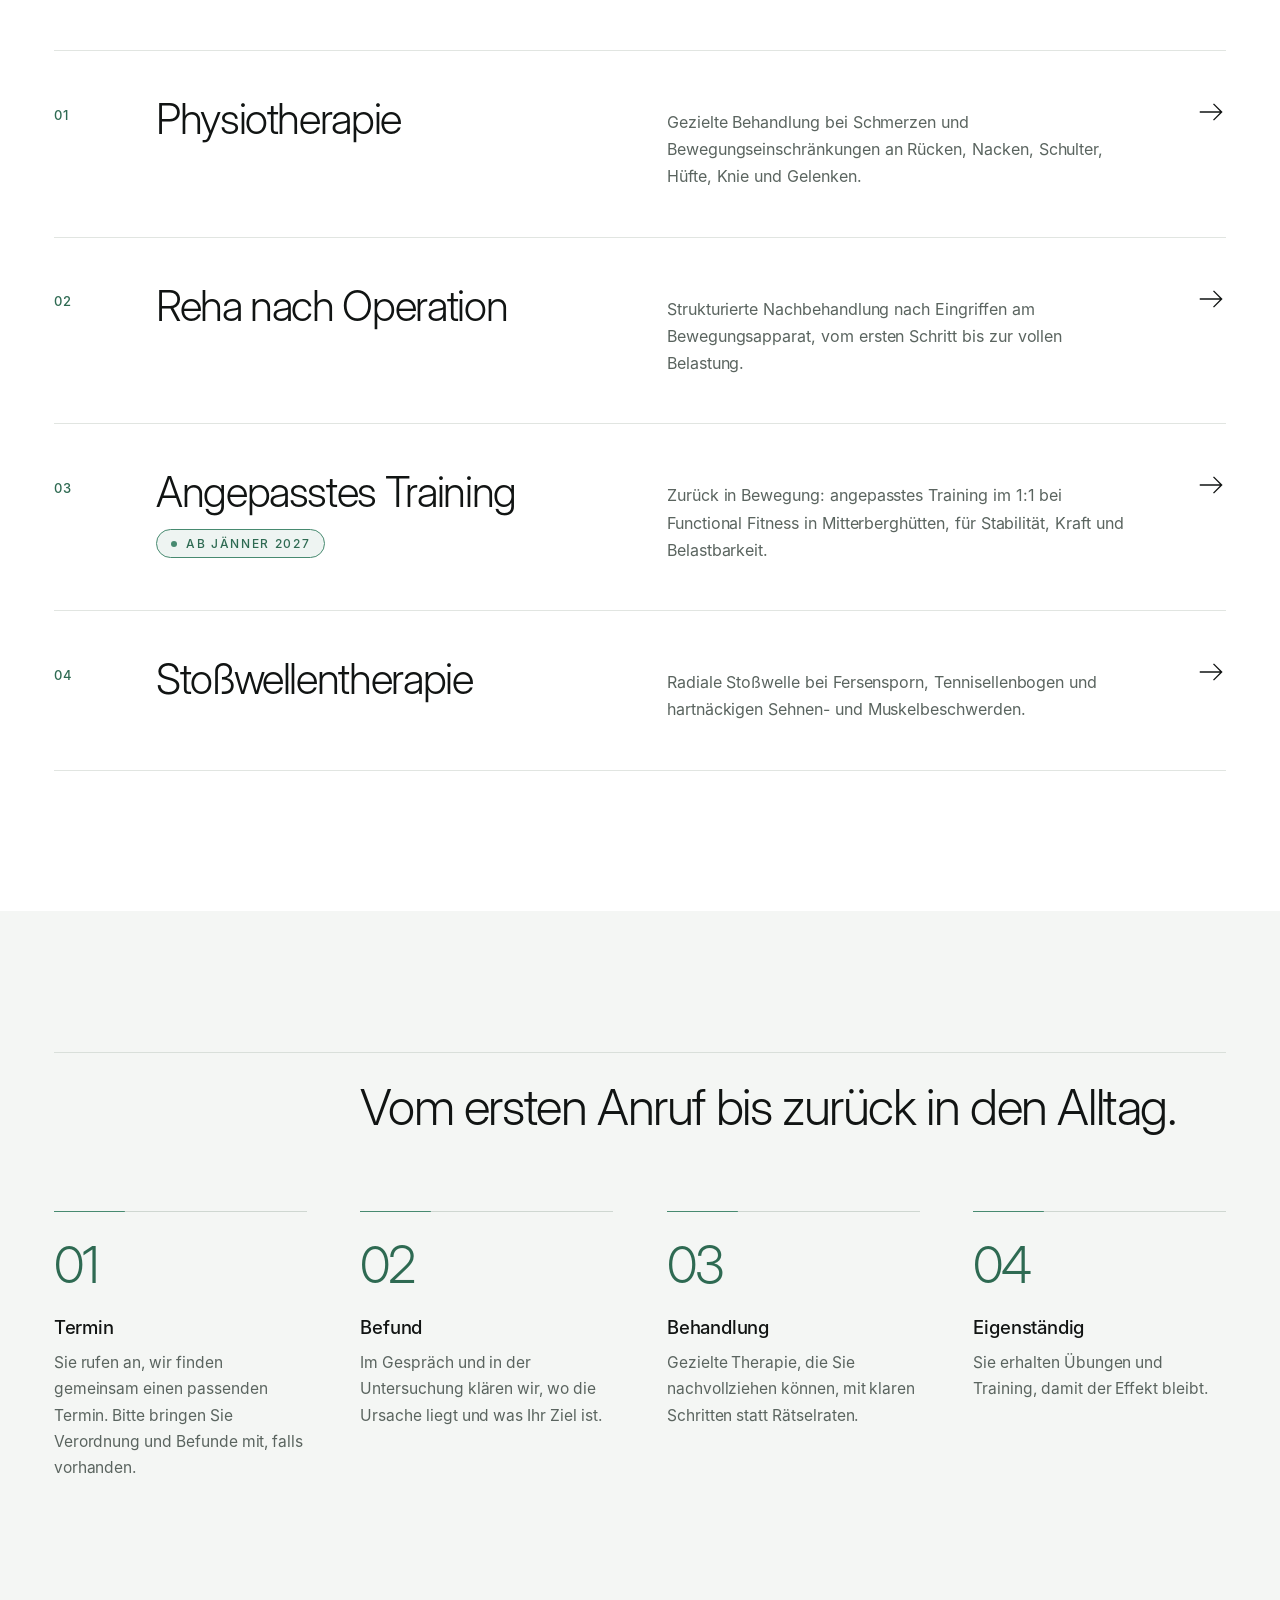
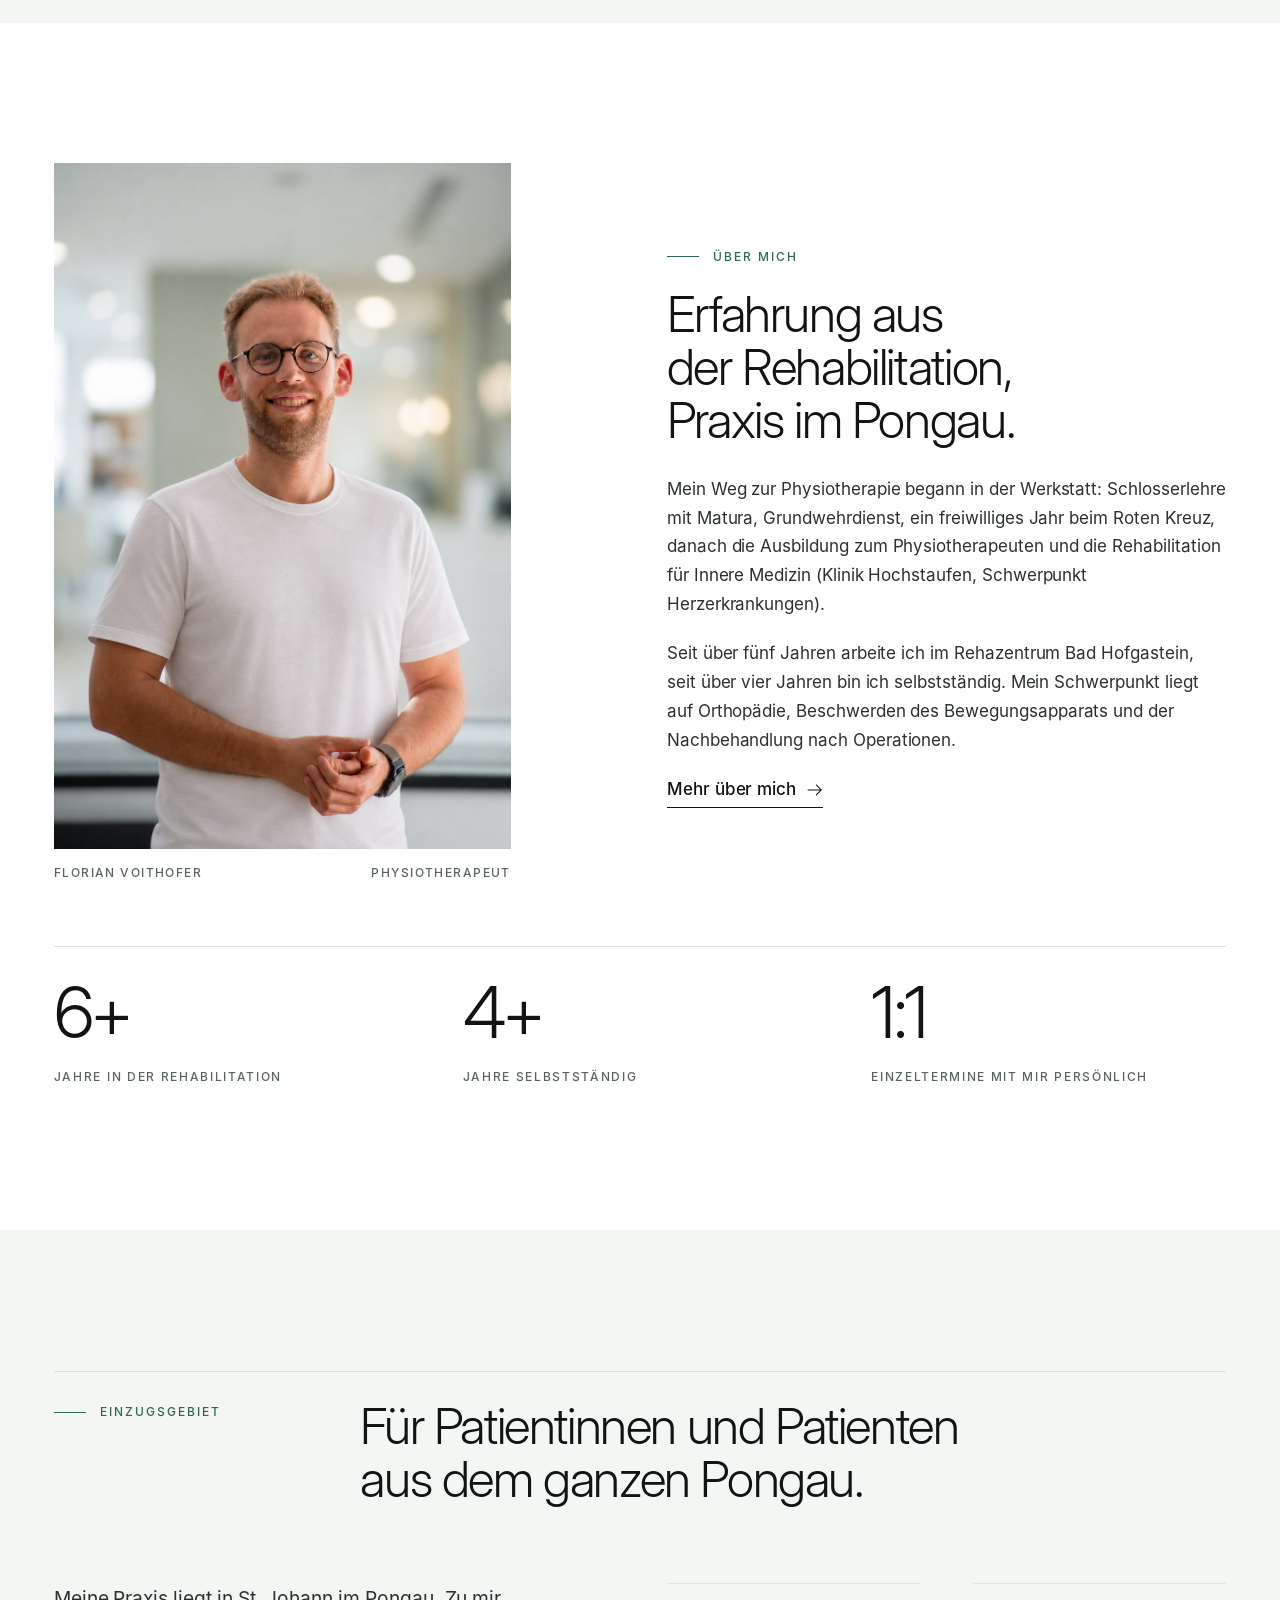
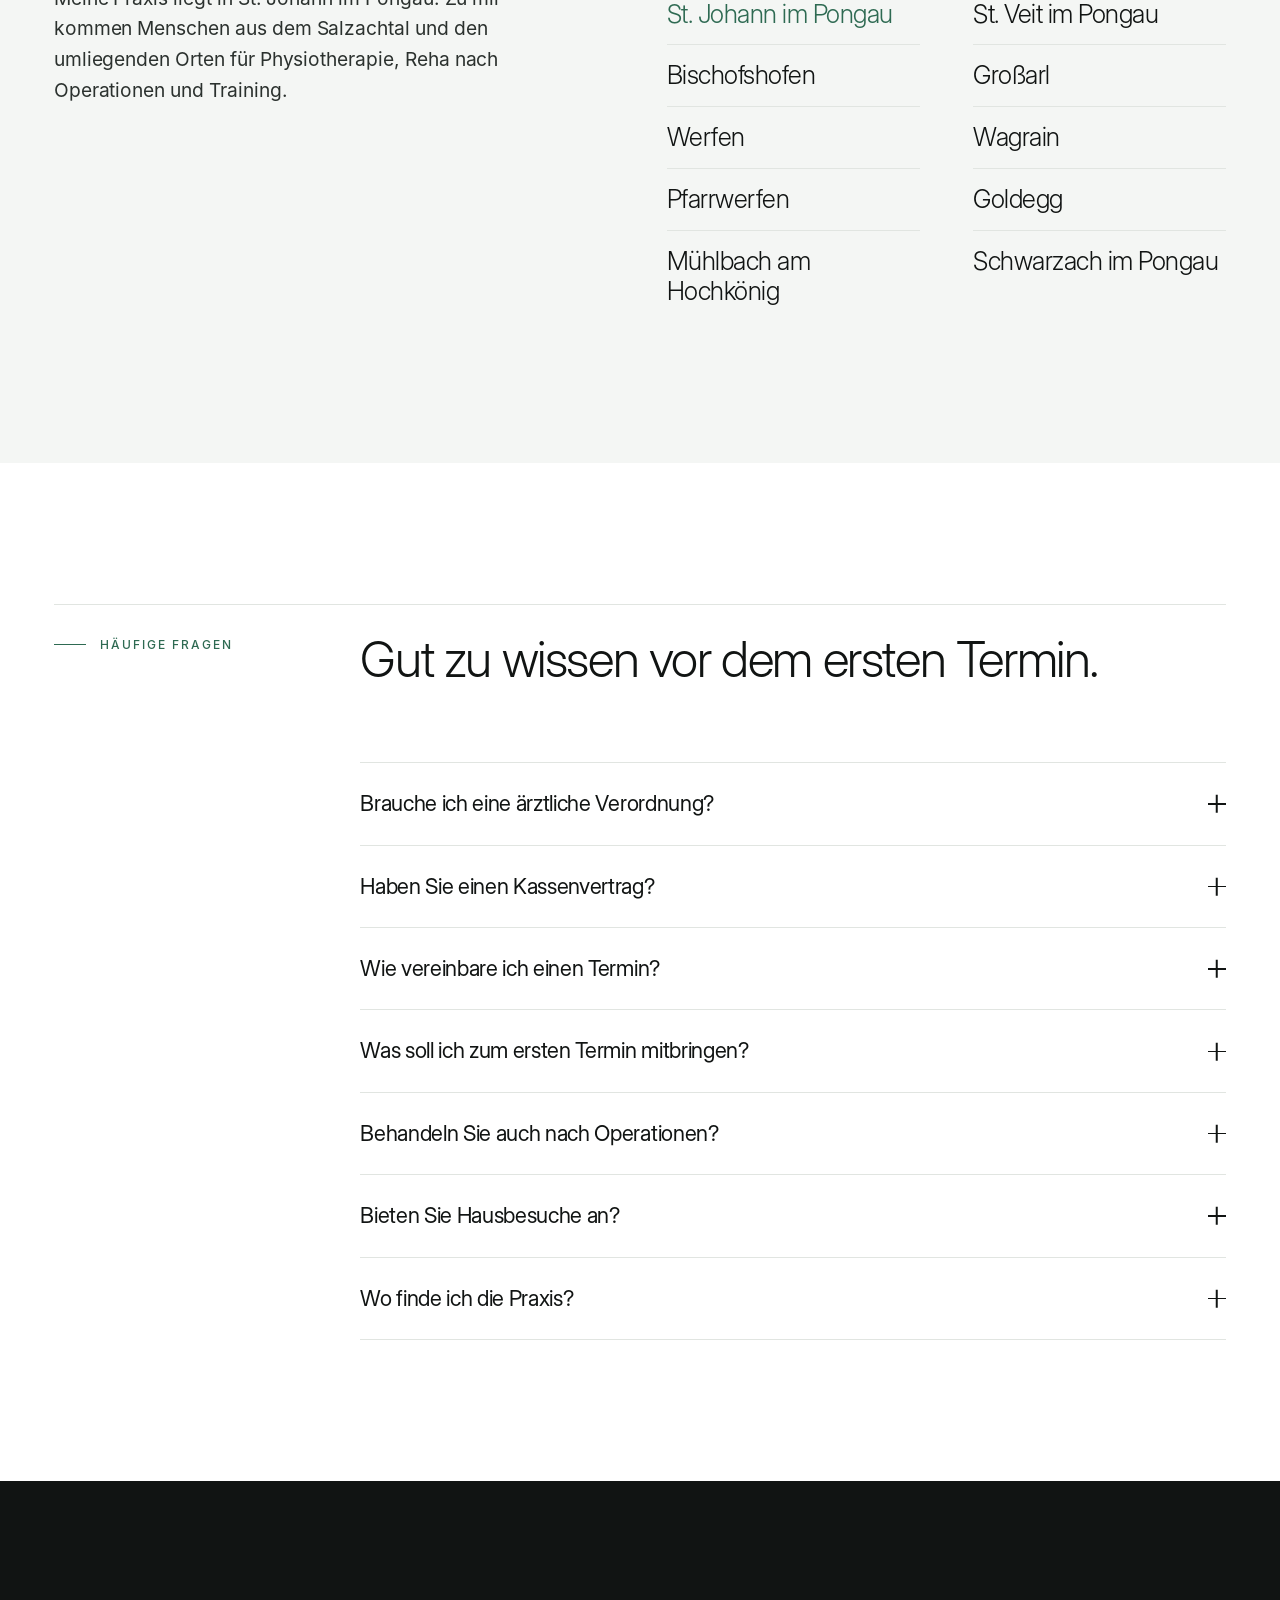
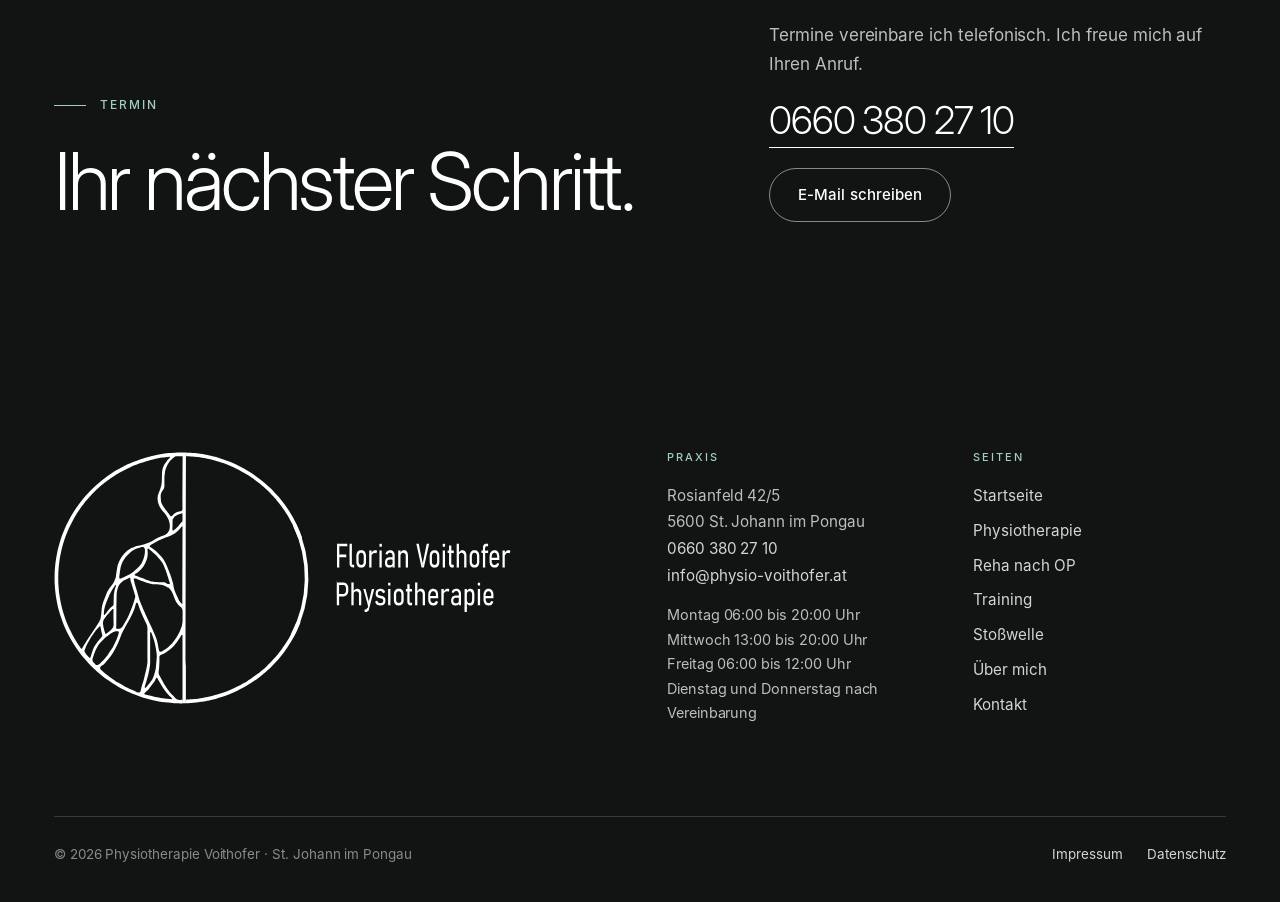
==== commit 7f04a8b5: "Add files via upload" ====
--- a/index.html
+++ b/index.html
@@ -24,10 +24,10 @@
 <link rel="icon" href="img/favicon.svg" type="image/svg+xml">
 <link rel="icon" href="img/favicon-32.png" sizes="32x32" type="image/png">
 <link rel="apple-touch-icon" href="img/apple-touch-icon.png">
-<link rel="stylesheet" href="css/style.css?v=202611160843">
+<link rel="stylesheet" href="css/style.css?v=202611160849">
 <script>document.documentElement.classList.add('js');try{if(!sessionStorage.getItem('splash')&&!(window.matchMedia&&matchMedia('(prefers-reduced-motion: reduce)').matches)){document.documentElement.classList.add('splash-on');sessionStorage.setItem('splash','1')}}catch(e){}</script>
 <script type="application/ld+json">{"@context": "https://schema.org", "@type": ["Physiotherapy", "LocalBusiness"], "@id": "https://physio-voithofer.at/#praxis", "name": "Physiotherapie Voithofer", "description": "Physiotherapie, Stoßwellentherapie, Rehabilitation nach Operationen und angepasstes Training in St. Johann im Pongau.", "url": "https://physio-voithofer.at/", "logo": "https://physio-voithofer.at/img/logo-symbol-gruen.svg", "image": "https://physio-voithofer.at/img/og-image.png", "telephone": "+43 660 3802710", "email": "info@physio-voithofer.at", "address": {"@type": "PostalAddress", "streetAddress": "Rosianfeld 42/5", "postalCode": "5600", "addressLocality": "St. Johann im Pongau", "addressRegion": "Salzburg", "addressCountry": "AT"}, "openingHoursSpecification": [{"@type": "OpeningHoursSpecification", "dayOfWeek": "Monday", "opens": "06:00", "closes": "20:00"}, {"@type": "OpeningHoursSpecification", "dayOfWeek": "Wednesday", "opens": "13:00", "closes": "20:00"}, {"@type": "OpeningHoursSpecification", "dayOfWeek": "Friday", "opens": "06:00", "closes": "12:00"}], "medicalSpecialty": "PhysicalTherapy", "areaServed": [{"@type": "City", "name": "St. Johann"}, {"@type": "City", "name": "Bischofshofen"}, {"@type": "City", "name": "Werfen"}, {"@type": "City", "name": "Pfarrwerfen"}, {"@type": "City", "name": "Mühlbach"}, {"@type": "City", "name": "St. Veit"}, {"@type": "City", "name": "Großarl"}, {"@type": "City", "name": "Wagrain"}, {"@type": "City", "name": "Goldegg"}, {"@type": "City", "name": "Schwarzach"}], "founder": {"@type": "Person", "name": "Florian Voithofer", "jobTitle": "Physiotherapeut"}}</script>
-<script type="application/ld+json">{"@context": "https://schema.org", "@type": "FAQPage", "mainEntity": [{"@type": "Question", "name": "Brauche ich eine ärztliche Verordnung?", "acceptedAnswer": {"@type": "Answer", "text": "Für eine Behandlung bei mir ist nicht zwingend eine Verordnung nötig. Wenn Sie die Kosten teilweise von Ihrer Krankenversicherung zurückerhalten möchten, benötigen Sie in der Regel eine ärztliche Verordnung von Ihrem Haus- oder Facharzt. Die Höhe der Rückerstattung hängt von Ihrem Versicherungsträger ab."}}, {"@type": "Question", "name": "Haben Sie einen Kassenvertrag?", "acceptedAnswer": {"@type": "Answer", "text": "Ich arbeite als Wahltherapeut, also ohne Kassenvertrag. Nach der Behandlung erhalten Sie eine Honorarnote, die Sie bei Ihrer Krankenversicherung zur Kostenerstattung einreichen können. Bei Fragen dazu unterstütze ich Sie gerne."}}, {"@type": "Question", "name": "Wie vereinbare ich einen Termin?", "acceptedAnswer": {"@type": "Answer", "text": "Termine vereinbare ich telefonisch unter 0660 380 27 10. Für allgemeine Fragen erreichen Sie mich auch per E-Mail an info@physio-voithofer.at."}}, {"@type": "Question", "name": "Was soll ich zum ersten Termin mitbringen?", "acceptedAnswer": {"@type": "Answer", "text": "Bringen Sie, wenn vorhanden, Ihre Verordnung sowie Befunde mit, zum Beispiel MRT- oder Röntgenbilder und bei Operationen den OP-Bericht. Tragen Sie bequeme Kleidung, in der Sie sich gut bewegen können."}}, {"@type": "Question", "name": "Behandeln Sie auch nach Operationen?", "acceptedAnswer": {"@type": "Answer", "text": "Ja. Die Nachbehandlung nach Operationen am Bewegungsapparat ist ein Schwerpunkt meiner Arbeit. Mehr dazu finden Sie auf der Seite Reha nach Operation."}}, {"@type": "Question", "name": "Wo finde ich die Praxis?", "acceptedAnswer": {"@type": "Answer", "text": "Die Praxis befindet sich in Rosianfeld 42/5, 5600 St. Johann im Pongau. Eine Anfahrtsbeschreibung finden Sie auf der Seite Kontakt."}}]}</script>
+<script type="application/ld+json">{"@context": "https://schema.org", "@type": "FAQPage", "mainEntity": [{"@type": "Question", "name": "Brauche ich eine ärztliche Verordnung?", "acceptedAnswer": {"@type": "Answer", "text": "Für eine Behandlung bei mir ist nicht zwingend eine Verordnung nötig. Wenn Sie die Kosten teilweise von Ihrer Krankenversicherung zurückerhalten möchten, benötigen Sie in der Regel eine ärztliche Verordnung von Ihrem Haus- oder Facharzt. Die Höhe der Rückerstattung hängt von Ihrem Versicherungsträger ab."}}, {"@type": "Question", "name": "Haben Sie einen Kassenvertrag?", "acceptedAnswer": {"@type": "Answer", "text": "Ich arbeite als Wahltherapeut, also ohne Kassenvertrag. Nach der Behandlung erhalten Sie eine Honorarnote, die Sie bei Ihrer Krankenversicherung zur Kostenerstattung einreichen können. Bei Fragen dazu unterstütze ich Sie gerne."}}, {"@type": "Question", "name": "Wie vereinbare ich einen Termin?", "acceptedAnswer": {"@type": "Answer", "text": "Termine vereinbare ich telefonisch unter 0660 380 27 10. Für allgemeine Fragen erreichen Sie mich auch per E-Mail an info@physio-voithofer.at."}}, {"@type": "Question", "name": "Was soll ich zum ersten Termin mitbringen?", "acceptedAnswer": {"@type": "Answer", "text": "Bringen Sie, wenn vorhanden, Ihre Verordnung sowie Befunde mit, zum Beispiel MRT- oder Röntgenbilder und bei Operationen den OP-Bericht. Tragen Sie bequeme Kleidung, in der Sie sich gut bewegen können."}}, {"@type": "Question", "name": "Behandeln Sie auch nach Operationen?", "acceptedAnswer": {"@type": "Answer", "text": "Ja. Die Nachbehandlung nach Operationen am Bewegungsapparat ist ein Schwerpunkt meiner Arbeit. Mehr dazu finden Sie auf der Seite Reha nach Operation."}}, {"@type": "Question", "name": "Bieten Sie Hausbesuche an?", "acceptedAnswer": {"@type": "Answer", "text": "Ja, nach Vereinbarung. Hausbesuche sind möglich, wenn der Weg in die Praxis nicht möglich ist, zum Beispiel nach einer Operation. Rufen Sie mich dazu einfach an."}}, {"@type": "Question", "name": "Wo finde ich die Praxis?", "acceptedAnswer": {"@type": "Answer", "text": "Die Praxis befindet sich in Rosianfeld 42/5, 5600 St. Johann im Pongau. Eine Anfahrtsbeschreibung finden Sie auf der Seite Kontakt."}}]}</script>
 </head>
 <body>
 <a class="skip" href="#inhalt">Zum Inhalt springen</a>
@@ -71,7 +71,7 @@
     <div class="container">
       <dl style="display:contents">
         <div class="fact"><dt>Praxis</dt><dd>Rosianfeld 42/5<br>5600 St. Johann im Pongau</dd></div>
-        <div class="fact"><dt>Behandlungszeiten</dt><dd>Mo 06:00 bis 20:00 Uhr<br>Mi 13:00 bis 20:00 Uhr<br>Fr 06:00 bis 12:00 Uhr</dd></div>
+        <div class="fact"><dt>Behandlungszeiten</dt><dd>Mo 06:00 bis 20:00 Uhr<br>Mi 13:00 bis 20:00 Uhr<br>Fr 06:00 bis 12:00 Uhr<br>Di &amp; Do nach Vereinbarung</dd></div>
         <div class="fact"><dt>Termine</dt><dd>Telefonisch unter<br><a href="tel:+436603802710">0660 380 27 10</a></dd></div>
       </dl>
     </div>
@@ -103,7 +103,7 @@
 <a class="row" href="training-trainingstherapie-st-johann.html" data-reveal style="--d:0.12s">
         <span class="row-no">03</span>
         <span class="row-title">Angepasstes Training<span class="badge">Ab Jänner 2027</span></span>
-        <p class="row-text">Zurück in Bewegung: angepasstes Training im 1:1 in einem Fitnessstudio, für Stabilität, Kraft und Belastbarkeit.</p>
+        <p class="row-text">Zurück in Bewegung: angepasstes Training im 1:1 bei Functional Fitness in Mitterberghütten, für Stabilität, Kraft und Belastbarkeit.</p>
         <span class="row-go" aria-hidden="true"><svg viewBox="0 0 24 24" fill="none" stroke="currentColor" stroke-width="1.1"><path d="M3 12h17M14 5.5 20.5 12 14 18.5"/></svg></span>
       </a>
 <a class="row" href="stosswellentherapie-pongau.html" data-reveal style="--d:0.18s">
@@ -138,7 +138,7 @@
       <div class="split-body">
         <span class="eyebrow" data-reveal="fade">Über mich</span>
         <h2 id="h-about" class="h-lg" data-reveal>Erfahrung aus der Rehabilitation, Praxis im Pongau.</h2>
-        <p data-reveal>Mein Weg zur Physiotherapie begann in der Werkstatt: Schlosserlehre mit Matura, Grundwehrdienst, ein freiwilliges Jahr beim Roten Kreuz, danach die Ausbildung zum Physiotherapeuten und die Rehabilitation für Innere Medizin.</p>
+        <p data-reveal>Mein Weg zur Physiotherapie begann in der Werkstatt: Schlosserlehre mit Matura, Grundwehrdienst, ein freiwilliges Jahr beim Roten Kreuz, danach die Ausbildung zum Physiotherapeuten und die Rehabilitation für Innere Medizin (Klinik Hochstaufen, Schwerpunkt Herzerkrankungen).</p>
         <p data-reveal>Seit über fünf Jahren arbeite ich im Rehazentrum Bad Hofgastein, seit über vier Jahren bin ich selbstständig. Mein Schwerpunkt liegt auf Orthopädie, Beschwerden des Bewegungsapparats und der Nachbehandlung nach Operationen.</p>
         <a class="link" href="ueber-mich.html" data-reveal>Mehr über mich <svg class="arr" viewBox="0 0 24 24" fill="none" stroke="currentColor" stroke-width="1.4" stroke-linecap="square" aria-hidden="true"><path d="M3 12h17M14 5.5 20.5 12 14 18.5"/></svg></a>
       </div>
@@ -184,6 +184,7 @@
 <details><summary>Wie vereinbare ich einen Termin?<span class="plus" aria-hidden="true"></span></summary><div class="ans"><p>Termine vereinbare ich telefonisch unter <a class="link" href="tel:+436603802710">0660 380 27 10</a>. Für allgemeine Fragen erreichen Sie mich auch per E-Mail an <a class="link" href="mailto:info@physio-voithofer.at">info@physio-voithofer.at</a>.</p></div></details>
 <details><summary>Was soll ich zum ersten Termin mitbringen?<span class="plus" aria-hidden="true"></span></summary><div class="ans"><p>Bringen Sie, wenn vorhanden, Ihre Verordnung sowie Befunde mit, zum Beispiel MRT- oder Röntgenbilder und bei Operationen den OP-Bericht. Tragen Sie bequeme Kleidung, in der Sie sich gut bewegen können.</p></div></details>
 <details><summary>Behandeln Sie auch nach Operationen?<span class="plus" aria-hidden="true"></span></summary><div class="ans"><p>Ja. Die Nachbehandlung nach Operationen am Bewegungsapparat ist ein Schwerpunkt meiner Arbeit. Mehr dazu finden Sie auf der Seite <a class="link" href="reha-nach-operation-pongau.html">Reha nach Operation</a>.</p></div></details>
+<details><summary>Bieten Sie Hausbesuche an?<span class="plus" aria-hidden="true"></span></summary><div class="ans"><p>Ja, nach Vereinbarung. Hausbesuche sind möglich, wenn der Weg in die Praxis nicht möglich ist, zum Beispiel nach einer Operation. Rufen Sie mich dazu einfach unter <a class="link" href="tel:+436603802710">0660 380 27 10</a> an.</p></div></details>
 <details><summary>Wo finde ich die Praxis?<span class="plus" aria-hidden="true"></span></summary><div class="ans"><p>Die Praxis befindet sich in Rosianfeld 42/5, 5600 St. Johann im Pongau. Eine Anfahrtsbeschreibung finden Sie auf der Seite <a class="link" href="kontakt.html">Kontakt</a>.</p></div></details>
 </div>
     </div>
@@ -211,7 +212,7 @@
         <div class="f-col">
           <h4>Praxis</h4>
           <address>Rosianfeld 42/5<br>5600 St. Johann im Pongau<br><a href="tel:+436603802710">0660 380 27 10</a><br><a href="mailto:info@physio-voithofer.at">info@physio-voithofer.at</a></address>
-          <p style="margin-top:14px;font-size:.9rem">Montag 06:00 bis 20:00 Uhr<br>Mittwoch 13:00 bis 20:00 Uhr<br>Freitag 06:00 bis 12:00 Uhr</p>
+          <p style="margin-top:14px;font-size:.9rem">Montag 06:00 bis 20:00 Uhr<br>Mittwoch 13:00 bis 20:00 Uhr<br>Freitag 06:00 bis 12:00 Uhr<br>Dienstag und Donnerstag nach Vereinbarung</p>
         </div>
         <div class="f-col">
           <h4>Seiten</h4>
@@ -233,6 +234,6 @@
     </div>
   </footer>
 </section>
-<script src="js/main.js?v=202611160843" defer></script>
+<script src="js/main.js?v=202611160849" defer></script>
 </body>
 </html>
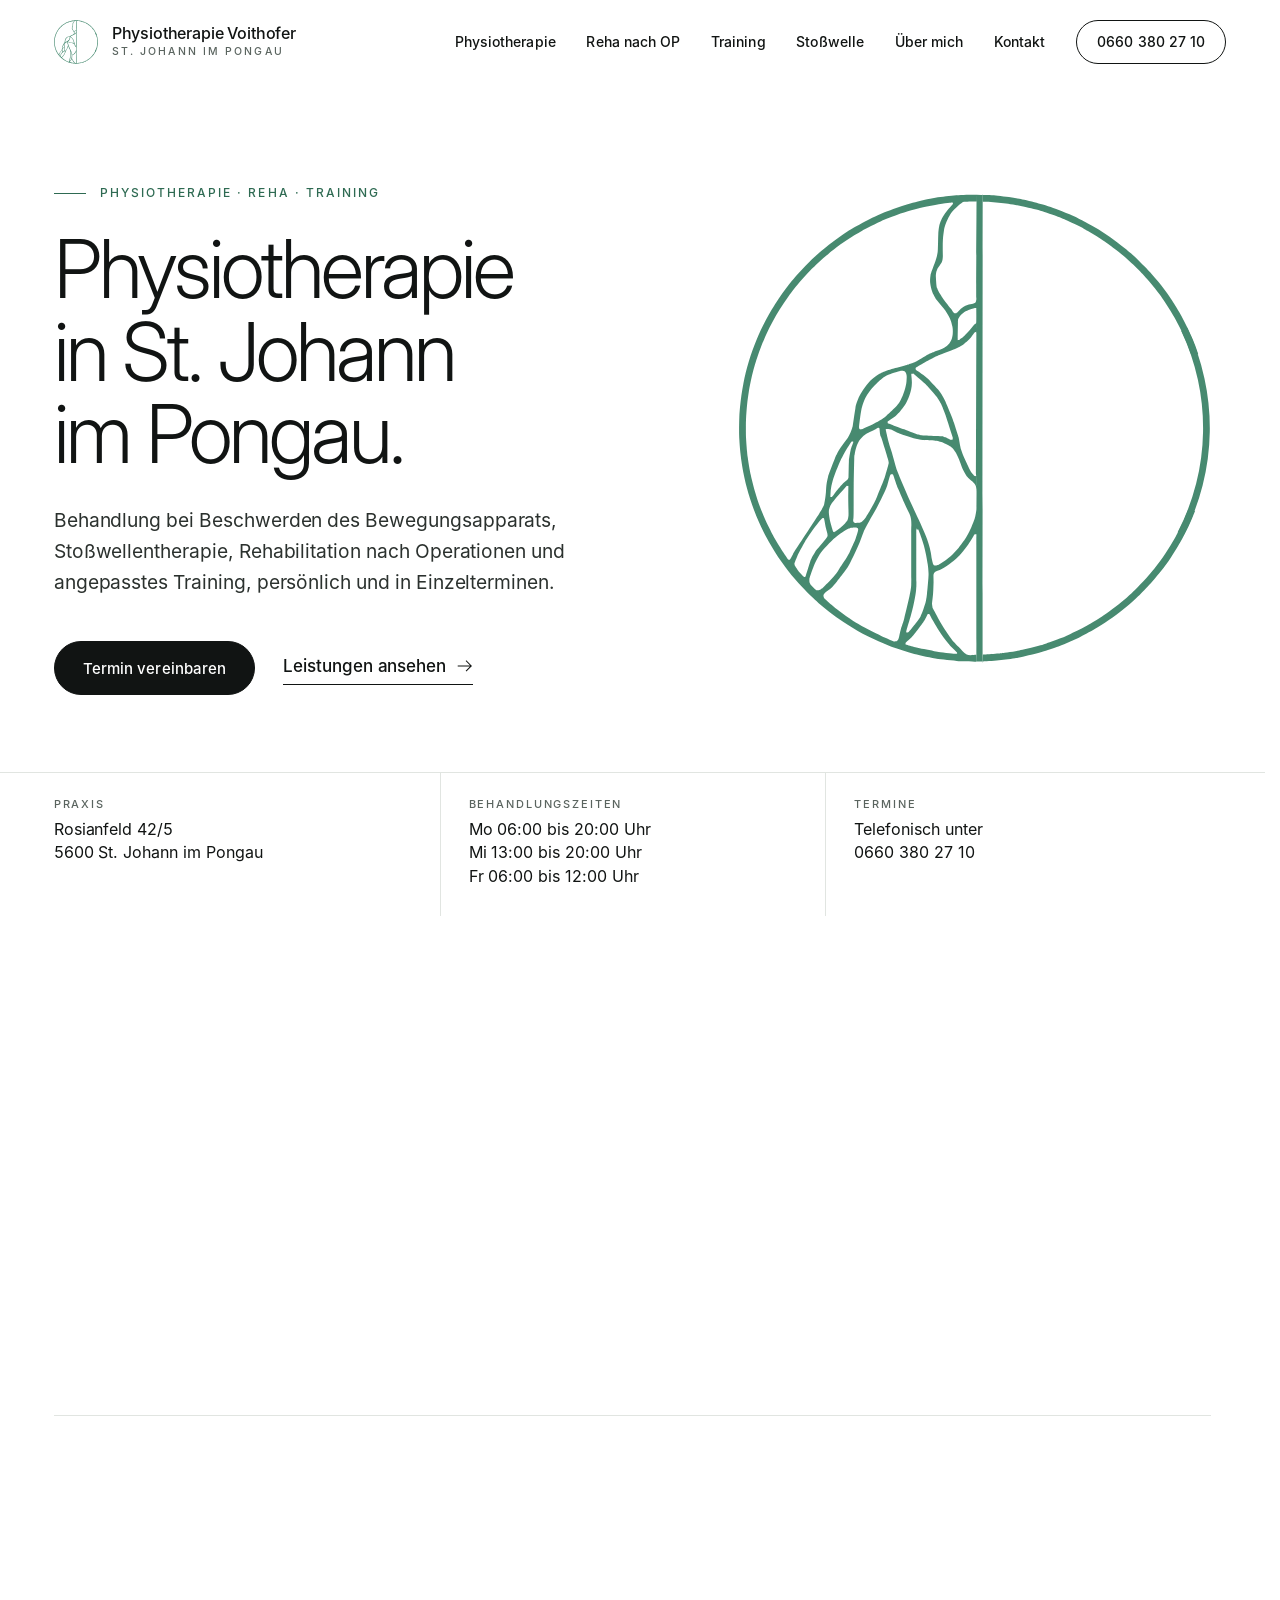
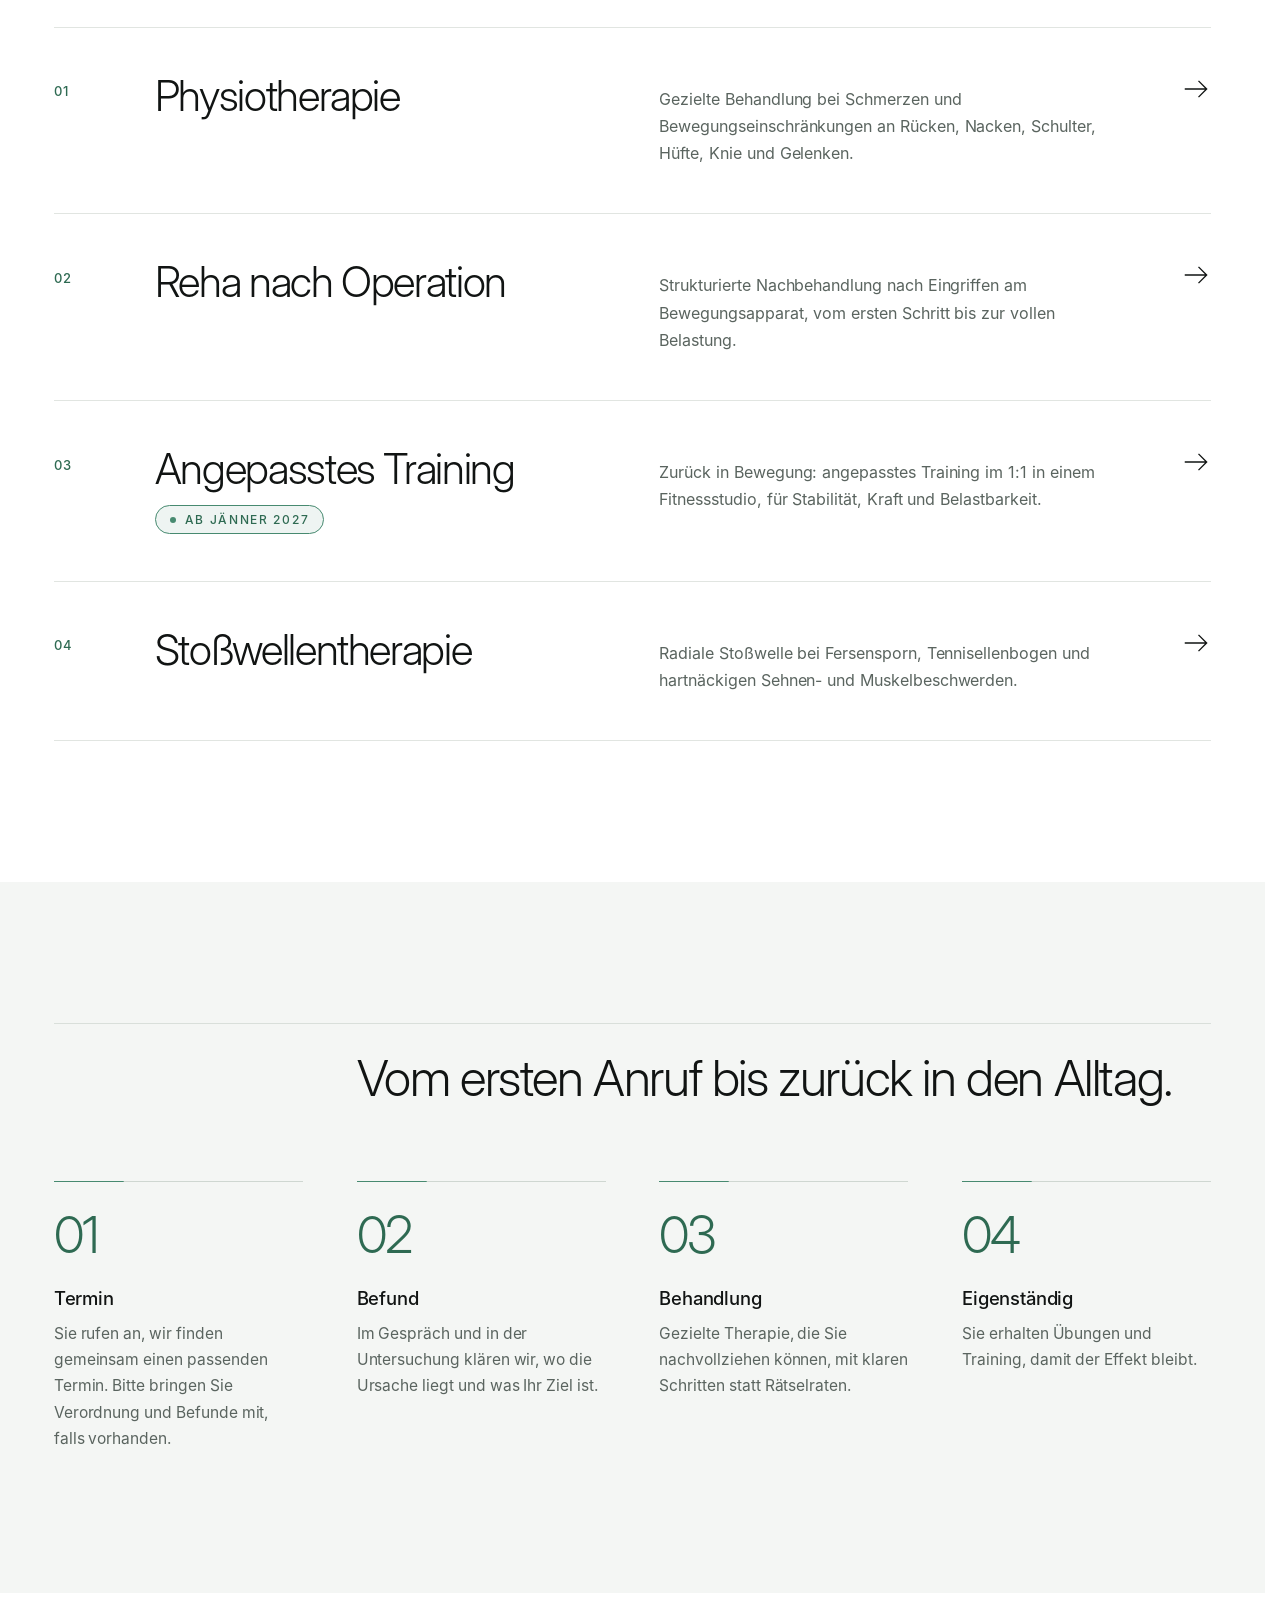
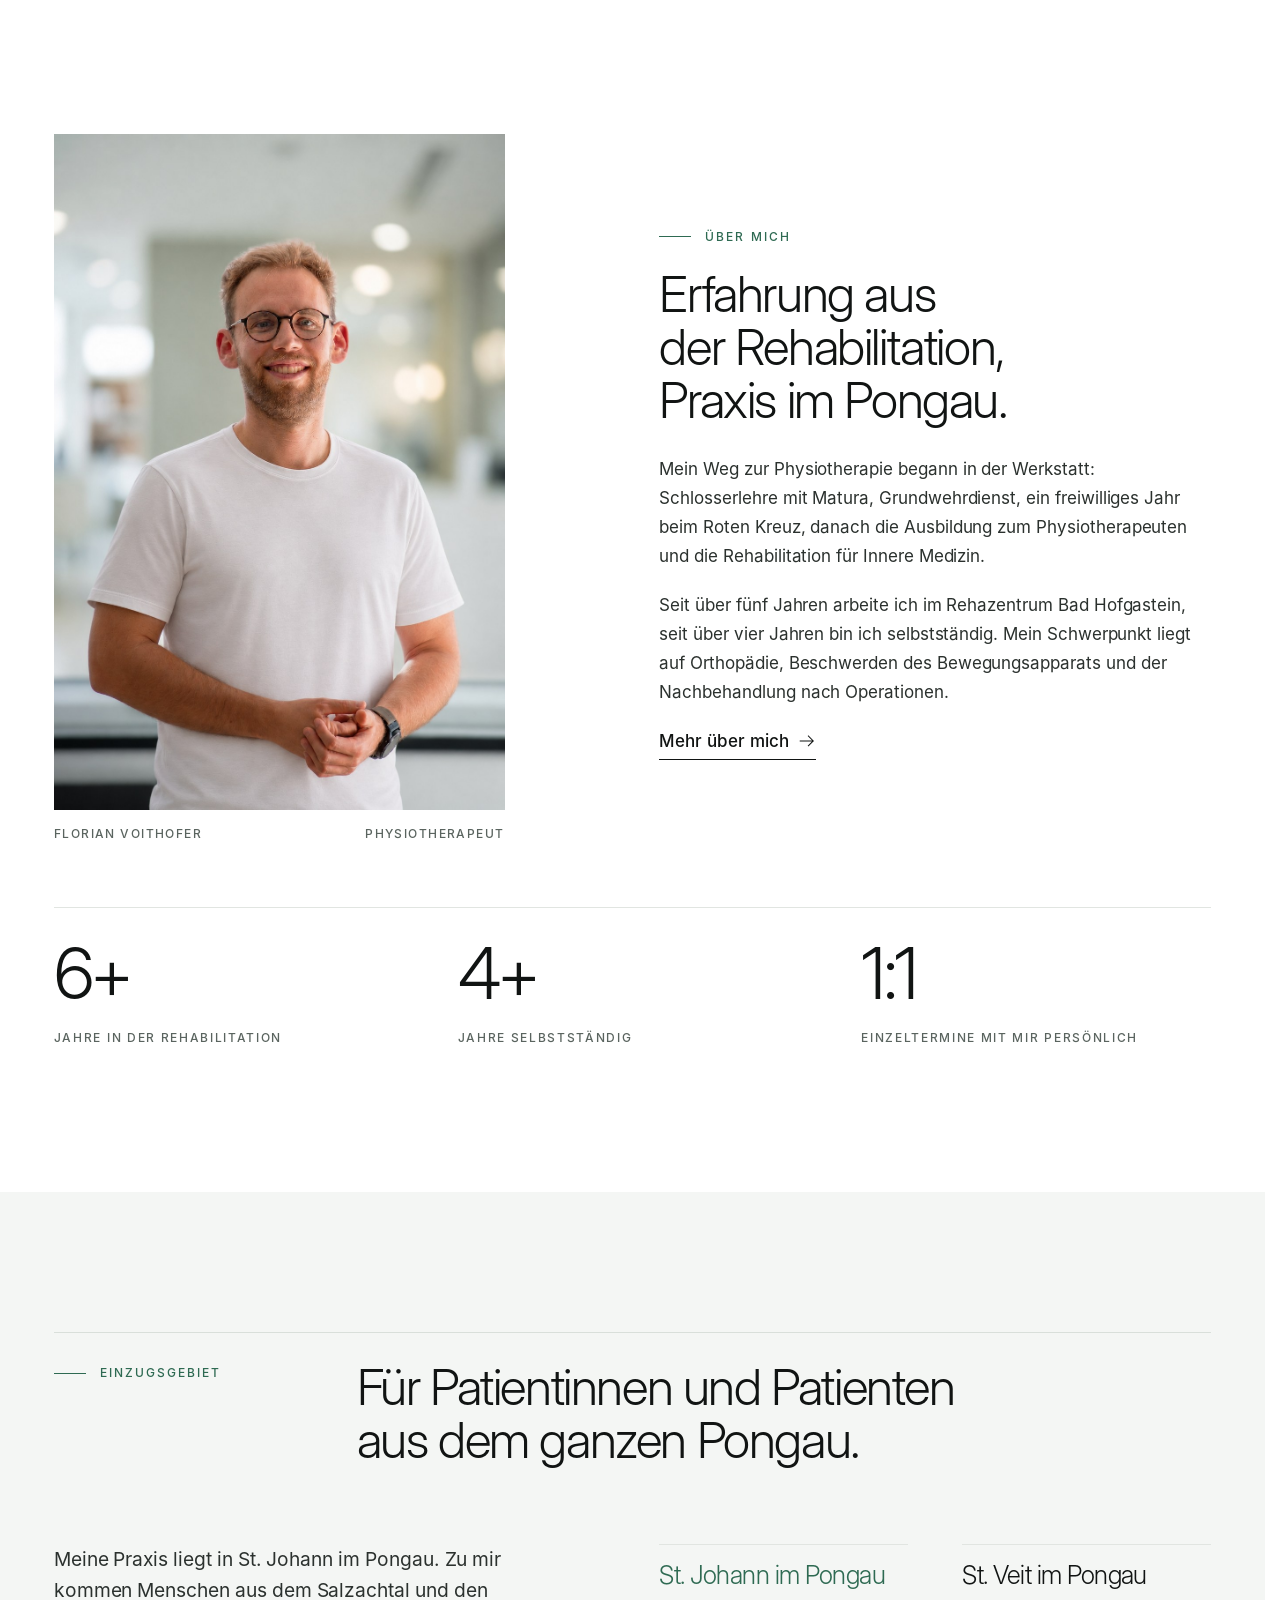
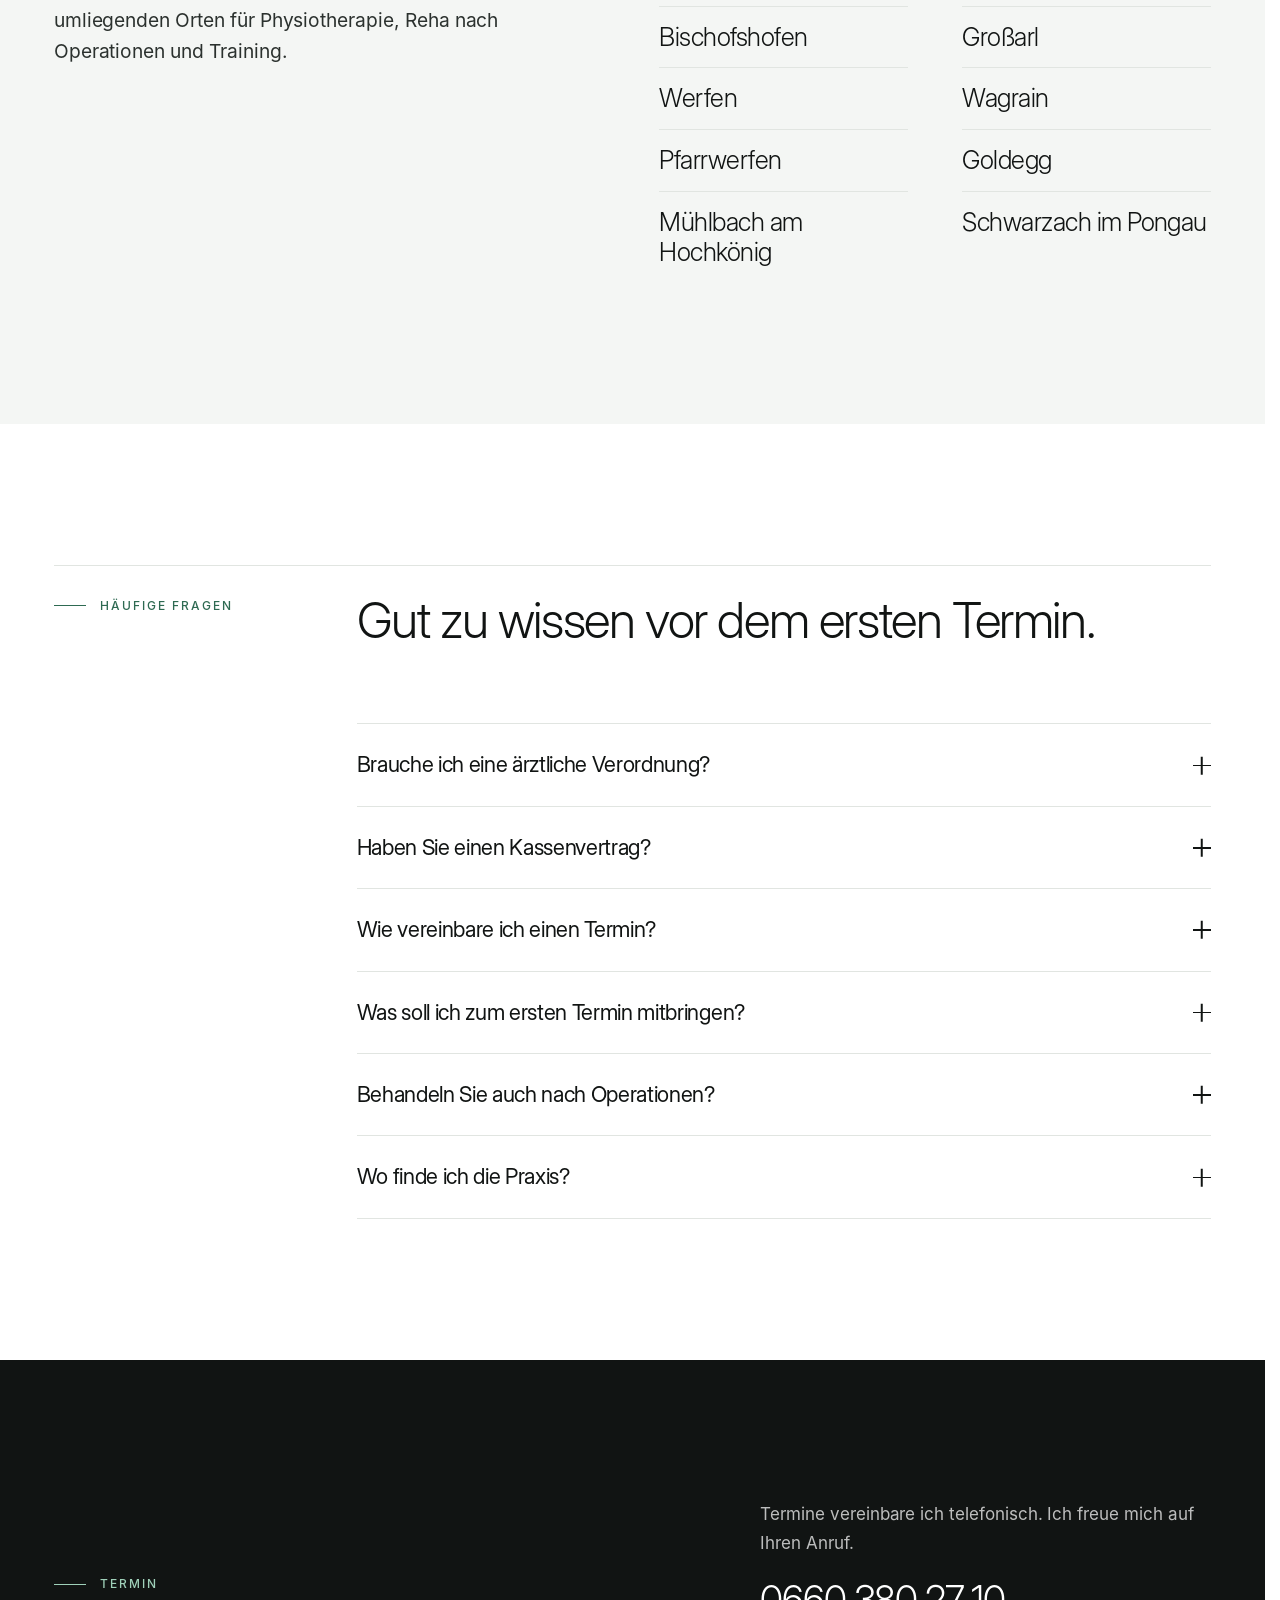
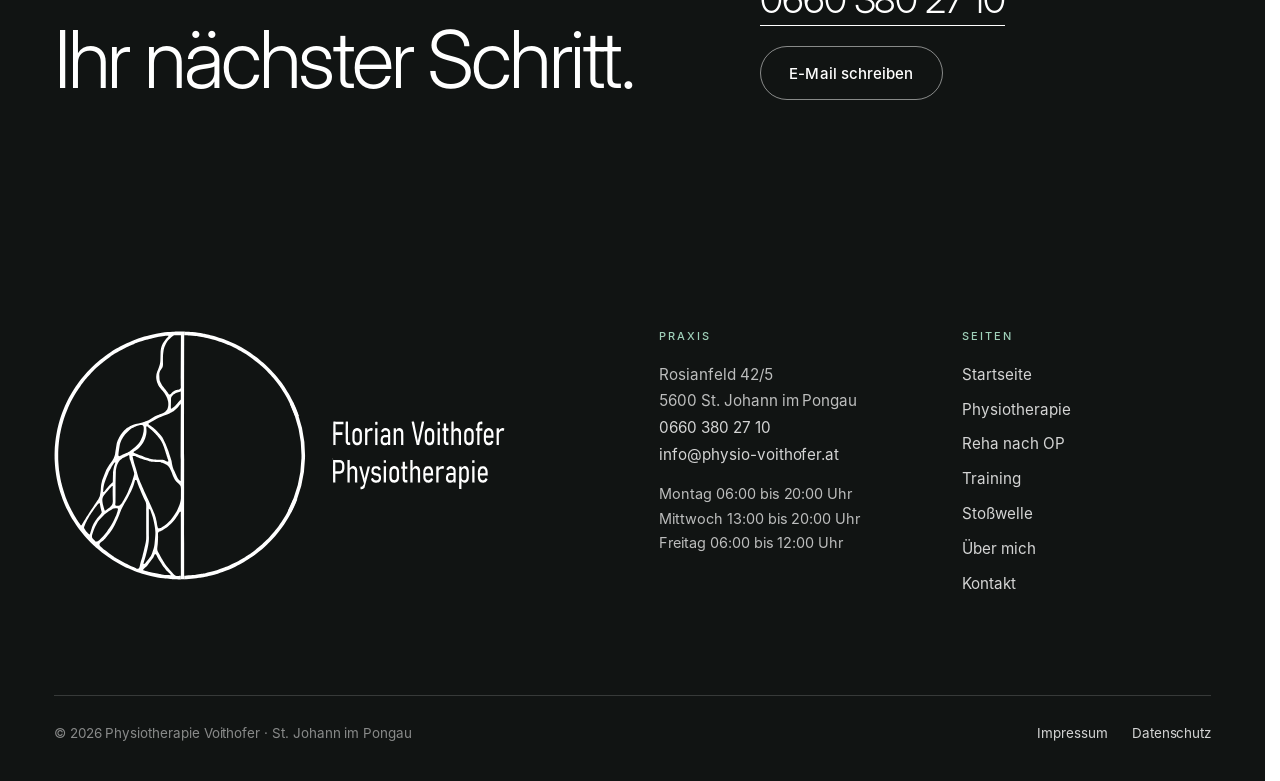
==== commit 0d0b5a79: "Add files via upload" ====
--- a/index.html
+++ b/index.html
@@ -24,10 +24,13 @@
 <link rel="icon" href="img/favicon.svg" type="image/svg+xml">
 <link rel="icon" href="img/favicon-32.png" sizes="32x32" type="image/png">
 <link rel="apple-touch-icon" href="img/apple-touch-icon.png">
-<link rel="stylesheet" href="css/style.css?v=202611160849">
+<link rel="preload" href="fonts/inter-400.woff" as="font" type="font/woff" crossorigin>
+<link rel="preload" href="fonts/inter-500.woff" as="font" type="font/woff" crossorigin>
+<link rel="preload" href="fonts/inter-display-300.woff" as="font" type="font/woff" crossorigin>
+<link rel="stylesheet" href="css/style.css?v=202611161004">
 <script>document.documentElement.classList.add('js');try{if(!sessionStorage.getItem('splash')&&!(window.matchMedia&&matchMedia('(prefers-reduced-motion: reduce)').matches)){document.documentElement.classList.add('splash-on');sessionStorage.setItem('splash','1')}}catch(e){}</script>
-<script type="application/ld+json">{"@context": "https://schema.org", "@type": ["Physiotherapy", "LocalBusiness"], "@id": "https://physio-voithofer.at/#praxis", "name": "Physiotherapie Voithofer", "description": "Physiotherapie, Stoßwellentherapie, Rehabilitation nach Operationen und angepasstes Training in St. Johann im Pongau.", "url": "https://physio-voithofer.at/", "logo": "https://physio-voithofer.at/img/logo-symbol-gruen.svg", "image": "https://physio-voithofer.at/img/og-image.png", "telephone": "+43 660 3802710", "email": "info@physio-voithofer.at", "address": {"@type": "PostalAddress", "streetAddress": "Rosianfeld 42/5", "postalCode": "5600", "addressLocality": "St. Johann im Pongau", "addressRegion": "Salzburg", "addressCountry": "AT"}, "openingHoursSpecification": [{"@type": "OpeningHoursSpecification", "dayOfWeek": "Monday", "opens": "06:00", "closes": "20:00"}, {"@type": "OpeningHoursSpecification", "dayOfWeek": "Wednesday", "opens": "13:00", "closes": "20:00"}, {"@type": "OpeningHoursSpecification", "dayOfWeek": "Friday", "opens": "06:00", "closes": "12:00"}], "medicalSpecialty": "PhysicalTherapy", "areaServed": [{"@type": "City", "name": "St. Johann"}, {"@type": "City", "name": "Bischofshofen"}, {"@type": "City", "name": "Werfen"}, {"@type": "City", "name": "Pfarrwerfen"}, {"@type": "City", "name": "Mühlbach"}, {"@type": "City", "name": "St. Veit"}, {"@type": "City", "name": "Großarl"}, {"@type": "City", "name": "Wagrain"}, {"@type": "City", "name": "Goldegg"}, {"@type": "City", "name": "Schwarzach"}], "founder": {"@type": "Person", "name": "Florian Voithofer", "jobTitle": "Physiotherapeut"}}</script>
-<script type="application/ld+json">{"@context": "https://schema.org", "@type": "FAQPage", "mainEntity": [{"@type": "Question", "name": "Brauche ich eine ärztliche Verordnung?", "acceptedAnswer": {"@type": "Answer", "text": "Für eine Behandlung bei mir ist nicht zwingend eine Verordnung nötig. Wenn Sie die Kosten teilweise von Ihrer Krankenversicherung zurückerhalten möchten, benötigen Sie in der Regel eine ärztliche Verordnung von Ihrem Haus- oder Facharzt. Die Höhe der Rückerstattung hängt von Ihrem Versicherungsträger ab."}}, {"@type": "Question", "name": "Haben Sie einen Kassenvertrag?", "acceptedAnswer": {"@type": "Answer", "text": "Ich arbeite als Wahltherapeut, also ohne Kassenvertrag. Nach der Behandlung erhalten Sie eine Honorarnote, die Sie bei Ihrer Krankenversicherung zur Kostenerstattung einreichen können. Bei Fragen dazu unterstütze ich Sie gerne."}}, {"@type": "Question", "name": "Wie vereinbare ich einen Termin?", "acceptedAnswer": {"@type": "Answer", "text": "Termine vereinbare ich telefonisch unter 0660 380 27 10. Für allgemeine Fragen erreichen Sie mich auch per E-Mail an info@physio-voithofer.at."}}, {"@type": "Question", "name": "Was soll ich zum ersten Termin mitbringen?", "acceptedAnswer": {"@type": "Answer", "text": "Bringen Sie, wenn vorhanden, Ihre Verordnung sowie Befunde mit, zum Beispiel MRT- oder Röntgenbilder und bei Operationen den OP-Bericht. Tragen Sie bequeme Kleidung, in der Sie sich gut bewegen können."}}, {"@type": "Question", "name": "Behandeln Sie auch nach Operationen?", "acceptedAnswer": {"@type": "Answer", "text": "Ja. Die Nachbehandlung nach Operationen am Bewegungsapparat ist ein Schwerpunkt meiner Arbeit. Mehr dazu finden Sie auf der Seite Reha nach Operation."}}, {"@type": "Question", "name": "Bieten Sie Hausbesuche an?", "acceptedAnswer": {"@type": "Answer", "text": "Ja, nach Vereinbarung. Hausbesuche sind möglich, wenn der Weg in die Praxis nicht möglich ist, zum Beispiel nach einer Operation. Rufen Sie mich dazu einfach an."}}, {"@type": "Question", "name": "Wo finde ich die Praxis?", "acceptedAnswer": {"@type": "Answer", "text": "Die Praxis befindet sich in Rosianfeld 42/5, 5600 St. Johann im Pongau. Eine Anfahrtsbeschreibung finden Sie auf der Seite Kontakt."}}]}</script>
+<script type="application/ld+json">{"@context": "https://schema.org", "@type": ["Physiotherapy", "LocalBusiness"], "@id": "https://physio-voithofer.at/#praxis", "name": "Physiotherapie Voithofer", "description": "Physiotherapie, Stoßwellentherapie, Rehabilitation nach Operationen und angepasstes Training in St. Johann im Pongau.", "url": "https://physio-voithofer.at/", "logo": "https://physio-voithofer.at/img/logo-symbol-gruen.svg", "image": "https://physio-voithofer.at/img/og-image.png", "telephone": "+43 660 3802710", "email": "info@physio-voithofer.at", "address": {"@type": "PostalAddress", "streetAddress": "Rosianfeld 42/5", "postalCode": "5600", "addressLocality": "St. Johann im Pongau", "addressRegion": "Salzburg", "addressCountry": "AT"}, "openingHoursSpecification": [{"@type": "OpeningHoursSpecification", "dayOfWeek": "Monday", "opens": "06:00", "closes": "20:00"}, {"@type": "OpeningHoursSpecification", "dayOfWeek": "Wednesday", "opens": "13:00", "closes": "20:00"}, {"@type": "OpeningHoursSpecification", "dayOfWeek": "Friday", "opens": "06:00", "closes": "12:00"}], "medicalSpecialty": "PhysicalTherapy", "areaServed": [{"@type": "City", "name": "St. Johann"}, {"@type": "City", "name": "Bischofshofen"}, {"@type": "City", "name": "Werfen"}, {"@type": "City", "name": "Pfarrwerfen"}, {"@type": "City", "name": "Mühlbach"}, {"@type": "City", "name": "St. Veit"}, {"@type": "City", "name": "Großarl"}, {"@type": "City", "name": "Wagrain"}, {"@type": "City", "name": "Goldegg"}, {"@type": "City", "name": "Schwarzach"}], "founder": {"@type": "Person", "name": "Florian Voithofer", "jobTitle": "Physiotherapeut"}, "sameAs": ["https://maps.app.goo.gl/pfKtp47DYZGsvfEZA"], "hasMap": "https://maps.app.goo.gl/pfKtp47DYZGsvfEZA", "geo": {"@type": "GeoCoordinates", "latitude": 47.340423, "longitude": 13.200283}}</script>
+<script type="application/ld+json">{"@context": "https://schema.org", "@type": "FAQPage", "mainEntity": [{"@type": "Question", "name": "Brauche ich eine ärztliche Verordnung?", "acceptedAnswer": {"@type": "Answer", "text": "Für eine Behandlung bei mir ist nicht zwingend eine Verordnung nötig. Wenn Sie die Kosten teilweise von Ihrer Krankenversicherung zurückerhalten möchten, benötigen Sie in der Regel eine ärztliche Verordnung von Ihrem Haus- oder Facharzt. Die Höhe der Rückerstattung hängt von Ihrem Versicherungsträger ab."}}, {"@type": "Question", "name": "Haben Sie einen Kassenvertrag?", "acceptedAnswer": {"@type": "Answer", "text": "Ich arbeite als Wahltherapeut, also ohne Kassenvertrag. Nach der Behandlung erhalten Sie eine Honorarnote, die Sie bei Ihrer Krankenversicherung zur Kostenerstattung einreichen können. Bei Fragen dazu unterstütze ich Sie gerne."}}, {"@type": "Question", "name": "Wie vereinbare ich einen Termin?", "acceptedAnswer": {"@type": "Answer", "text": "Termine vereinbare ich telefonisch unter 0660 380 27 10. Für allgemeine Fragen erreichen Sie mich auch per E-Mail an info@physio-voithofer.at."}}, {"@type": "Question", "name": "Was soll ich zum ersten Termin mitbringen?", "acceptedAnswer": {"@type": "Answer", "text": "Bringen Sie, wenn vorhanden, Ihre Verordnung sowie Befunde mit, zum Beispiel MRT- oder Röntgenbilder und bei Operationen den OP-Bericht. Tragen Sie bequeme Kleidung, in der Sie sich gut bewegen können."}}, {"@type": "Question", "name": "Behandeln Sie auch nach Operationen?", "acceptedAnswer": {"@type": "Answer", "text": "Ja. Die Nachbehandlung nach Operationen am Bewegungsapparat ist ein Schwerpunkt meiner Arbeit. Mehr dazu finden Sie auf der Seite Reha nach Operation."}}, {"@type": "Question", "name": "Wo finde ich die Praxis?", "acceptedAnswer": {"@type": "Answer", "text": "Die Praxis befindet sich in Rosianfeld 42/5, 5600 St. Johann im Pongau. Eine Anfahrtsbeschreibung finden Sie auf der Seite Kontakt."}}]}</script>
 </head>
 <body>
 <a class="skip" href="#inhalt">Zum Inhalt springen</a>
@@ -71,7 +74,7 @@
     <div class="container">
       <dl style="display:contents">
         <div class="fact"><dt>Praxis</dt><dd>Rosianfeld 42/5<br>5600 St. Johann im Pongau</dd></div>
-        <div class="fact"><dt>Behandlungszeiten</dt><dd>Mo 06:00 bis 20:00 Uhr<br>Mi 13:00 bis 20:00 Uhr<br>Fr 06:00 bis 12:00 Uhr<br>Di &amp; Do nach Vereinbarung</dd></div>
+        <div class="fact"><dt>Behandlungszeiten</dt><dd>Mo 06:00 bis 20:00 Uhr<br>Mi 13:00 bis 20:00 Uhr<br>Fr 06:00 bis 12:00 Uhr</dd></div>
         <div class="fact"><dt>Termine</dt><dd>Telefonisch unter<br><a href="tel:+436603802710">0660 380 27 10</a></dd></div>
       </dl>
     </div>
@@ -103,7 +106,7 @@
 <a class="row" href="training-trainingstherapie-st-johann.html" data-reveal style="--d:0.12s">
         <span class="row-no">03</span>
         <span class="row-title">Angepasstes Training<span class="badge">Ab Jänner 2027</span></span>
-        <p class="row-text">Zurück in Bewegung: angepasstes Training im 1:1 bei Functional Fitness in Mitterberghütten, für Stabilität, Kraft und Belastbarkeit.</p>
+        <p class="row-text">Zurück in Bewegung: angepasstes Training im 1:1 in einem Fitnessstudio, für Stabilität, Kraft und Belastbarkeit.</p>
         <span class="row-go" aria-hidden="true"><svg viewBox="0 0 24 24" fill="none" stroke="currentColor" stroke-width="1.1"><path d="M3 12h17M14 5.5 20.5 12 14 18.5"/></svg></span>
       </a>
 <a class="row" href="stosswellentherapie-pongau.html" data-reveal style="--d:0.18s">
@@ -138,7 +141,7 @@
       <div class="split-body">
         <span class="eyebrow" data-reveal="fade">Über mich</span>
         <h2 id="h-about" class="h-lg" data-reveal>Erfahrung aus der Rehabilitation, Praxis im Pongau.</h2>
-        <p data-reveal>Mein Weg zur Physiotherapie begann in der Werkstatt: Schlosserlehre mit Matura, Grundwehrdienst, ein freiwilliges Jahr beim Roten Kreuz, danach die Ausbildung zum Physiotherapeuten und die Rehabilitation für Innere Medizin (Klinik Hochstaufen, Schwerpunkt Herzerkrankungen).</p>
+        <p data-reveal>Mein Weg zur Physiotherapie begann in der Werkstatt: Schlosserlehre mit Matura, Grundwehrdienst, ein freiwilliges Jahr beim Roten Kreuz, danach die Ausbildung zum Physiotherapeuten und die Rehabilitation für Innere Medizin.</p>
         <p data-reveal>Seit über fünf Jahren arbeite ich im Rehazentrum Bad Hofgastein, seit über vier Jahren bin ich selbstständig. Mein Schwerpunkt liegt auf Orthopädie, Beschwerden des Bewegungsapparats und der Nachbehandlung nach Operationen.</p>
         <a class="link" href="ueber-mich.html" data-reveal>Mehr über mich <svg class="arr" viewBox="0 0 24 24" fill="none" stroke="currentColor" stroke-width="1.4" stroke-linecap="square" aria-hidden="true"><path d="M3 12h17M14 5.5 20.5 12 14 18.5"/></svg></a>
       </div>
@@ -184,7 +187,6 @@
 <details><summary>Wie vereinbare ich einen Termin?<span class="plus" aria-hidden="true"></span></summary><div class="ans"><p>Termine vereinbare ich telefonisch unter <a class="link" href="tel:+436603802710">0660 380 27 10</a>. Für allgemeine Fragen erreichen Sie mich auch per E-Mail an <a class="link" href="mailto:info@physio-voithofer.at">info@physio-voithofer.at</a>.</p></div></details>
 <details><summary>Was soll ich zum ersten Termin mitbringen?<span class="plus" aria-hidden="true"></span></summary><div class="ans"><p>Bringen Sie, wenn vorhanden, Ihre Verordnung sowie Befunde mit, zum Beispiel MRT- oder Röntgenbilder und bei Operationen den OP-Bericht. Tragen Sie bequeme Kleidung, in der Sie sich gut bewegen können.</p></div></details>
 <details><summary>Behandeln Sie auch nach Operationen?<span class="plus" aria-hidden="true"></span></summary><div class="ans"><p>Ja. Die Nachbehandlung nach Operationen am Bewegungsapparat ist ein Schwerpunkt meiner Arbeit. Mehr dazu finden Sie auf der Seite <a class="link" href="reha-nach-operation-pongau.html">Reha nach Operation</a>.</p></div></details>
-<details><summary>Bieten Sie Hausbesuche an?<span class="plus" aria-hidden="true"></span></summary><div class="ans"><p>Ja, nach Vereinbarung. Hausbesuche sind möglich, wenn der Weg in die Praxis nicht möglich ist, zum Beispiel nach einer Operation. Rufen Sie mich dazu einfach unter <a class="link" href="tel:+436603802710">0660 380 27 10</a> an.</p></div></details>
 <details><summary>Wo finde ich die Praxis?<span class="plus" aria-hidden="true"></span></summary><div class="ans"><p>Die Praxis befindet sich in Rosianfeld 42/5, 5600 St. Johann im Pongau. Eine Anfahrtsbeschreibung finden Sie auf der Seite <a class="link" href="kontakt.html">Kontakt</a>.</p></div></details>
 </div>
     </div>
@@ -212,7 +214,7 @@
         <div class="f-col">
           <h4>Praxis</h4>
           <address>Rosianfeld 42/5<br>5600 St. Johann im Pongau<br><a href="tel:+436603802710">0660 380 27 10</a><br><a href="mailto:info@physio-voithofer.at">info@physio-voithofer.at</a></address>
-          <p style="margin-top:14px;font-size:.9rem">Montag 06:00 bis 20:00 Uhr<br>Mittwoch 13:00 bis 20:00 Uhr<br>Freitag 06:00 bis 12:00 Uhr<br>Dienstag und Donnerstag nach Vereinbarung</p>
+          <p style="margin-top:14px;font-size:.9rem">Montag 06:00 bis 20:00 Uhr<br>Mittwoch 13:00 bis 20:00 Uhr<br>Freitag 06:00 bis 12:00 Uhr</p>
         </div>
         <div class="f-col">
           <h4>Seiten</h4>
@@ -234,6 +236,6 @@
     </div>
   </footer>
 </section>
-<script src="js/main.js?v=202611160849" defer></script>
+<script src="js/main.js?v=202611161004" defer></script>
 </body>
 </html>
--- a/css/style.css
+++ b/css/style.css
@@ -4,12 +4,12 @@
    Schriften lokal eingebunden (Inter, SIL Open Font License) – keine externen Server
    ========================================================================== */
 
-@font-face{font-family:"Inter";font-weight:400;font-style:normal;font-display:swap;src:url("../fonts/inter-400.woff") format("woff")}
-@font-face{font-family:"Inter";font-weight:500;font-style:normal;font-display:swap;src:url("../fonts/inter-500.woff") format("woff")}
-@font-face{font-family:"Inter";font-weight:600;font-style:normal;font-display:swap;src:url("../fonts/inter-600.woff") format("woff")}
-@font-face{font-family:"Inter Display";font-weight:300;font-style:normal;font-display:swap;src:url("../fonts/inter-display-300.woff") format("woff")}
-@font-face{font-family:"Inter Display";font-weight:400;font-style:normal;font-display:swap;src:url("../fonts/inter-display-400.woff") format("woff")}
-@font-face{font-family:"Inter Display";font-weight:500;font-style:normal;font-display:swap;src:url("../fonts/inter-display-500.woff") format("woff")}
+@font-face{font-family:"Inter";font-weight:400;font-style:normal;font-display:block;src:url("../fonts/inter-400.woff") format("woff")}
+@font-face{font-family:"Inter";font-weight:500;font-style:normal;font-display:block;src:url("../fonts/inter-500.woff") format("woff")}
+@font-face{font-family:"Inter";font-weight:600;font-style:normal;font-display:block;src:url("../fonts/inter-600.woff") format("woff")}
+@font-face{font-family:"Inter Display";font-weight:300;font-style:normal;font-display:block;src:url("../fonts/inter-display-300.woff") format("woff")}
+@font-face{font-family:"Inter Display";font-weight:400;font-style:normal;font-display:block;src:url("../fonts/inter-display-400.woff") format("woff")}
+@font-face{font-family:"Inter Display";font-weight:500;font-style:normal;font-display:block;src:url("../fonts/inter-display-500.woff") format("woff")}
 
 :root{
   --ink:#111413;
@@ -31,7 +31,7 @@
 }
 
 *,*::before,*::after{box-sizing:border-box}
-html{-webkit-text-size-adjust:100%;scroll-behavior:smooth;scroll-padding-top:calc(var(--header-h) + 12px)}
+html{-webkit-text-size-adjust:100%;scrollbar-gutter:stable;scroll-behavior:smooth;scroll-padding-top:calc(var(--header-h) + 12px)}
 body{
   margin:0;background:var(--paper);color:var(--ink-2);
   font:400 17px/1.7 var(--sans);letter-spacing:-.003em;
@@ -102,10 +102,8 @@
 .splash-name{margin:0;font:500 11px/1 var(--sans);letter-spacing:.42em;text-indent:.42em;text-transform:uppercase;color:var(--ink);opacity:0;animation:spName .6s var(--ease) .72s forwards}
 @keyframes spDraw{to{stroke-dashoffset:0}}
 @keyframes spFill{to{opacity:1}}
-@keyframes spName{from{opacity:0;letter-spacing:.7em;transform:translateY(4px)}to{opacity:.8;letter-spacing:.42em;transform:none}}
+@keyframes spName{from{opacity:0}to{opacity:.8}}
 @keyframes splashOut{to{opacity:0;visibility:hidden}}
-.splash-on:not(.splash-done){overflow:hidden}
-.splash-on .hero-mark img{animation-delay:1.6s}
 
 /* ---------- Header ---------- */
 .header{
@@ -165,8 +163,9 @@
   position:absolute;z-index:1;right:var(--gutter);top:50%;width:min(37vw,540px);aspect-ratio:1403/1388;
   transform:translateY(calc(-50% + var(--py,0px)));pointer-events:none;
 }
-.hero-mark img{width:100%;height:100%;animation:markReveal 2.4s var(--ease) .15s both}
-@keyframes markReveal{from{clip-path:circle(0% at 30% 50%);opacity:0}to{clip-path:circle(80% at 30% 50%);opacity:1}}
+.hero-mark img{width:100%;height:100%;display:block}
+.js .hero-mark img{opacity:0;transition:opacity 1.8s ease}
+.js .hero-mark.is-in img{opacity:1}
 
 .facts{position:relative;z-index:2;border-top:1px solid var(--line);background:rgba(255,255,255,.7);-webkit-backdrop-filter:blur(6px);backdrop-filter:blur(6px)}
 .facts .container{display:grid;grid-template-columns:repeat(3,1fr)}
@@ -392,7 +391,7 @@
 }
 
 /* ---------- Bewegung ---------- */
-.js [data-reveal]{opacity:0;transform:translateY(22px);transition:opacity 1.1s var(--ease),transform 1.1s var(--ease);transition-delay:var(--d,0s)}
+.js [data-reveal]{opacity:0;transform:translateY(10px);transition:opacity 1.2s ease,transform 1.2s ease;transition-delay:var(--d,0s)}
 .js [data-reveal].is-in{opacity:1;transform:none}
 .js [data-reveal="fade"]{transform:none}
 
@@ -426,3 +425,6 @@
   .about-hero h1{font-size:clamp(2rem,9vw,3rem);overflow-wrap:anywhere}
   .about-hero .lead{font-size:1rem;line-height:1.6;margin-top:22px !important}
 }
+
+/* Erster Eindruck: Hero blendet nur ein, ohne Bewegung */
+.js .hero [data-reveal],.js .page-hero [data-reveal]{transform:none}
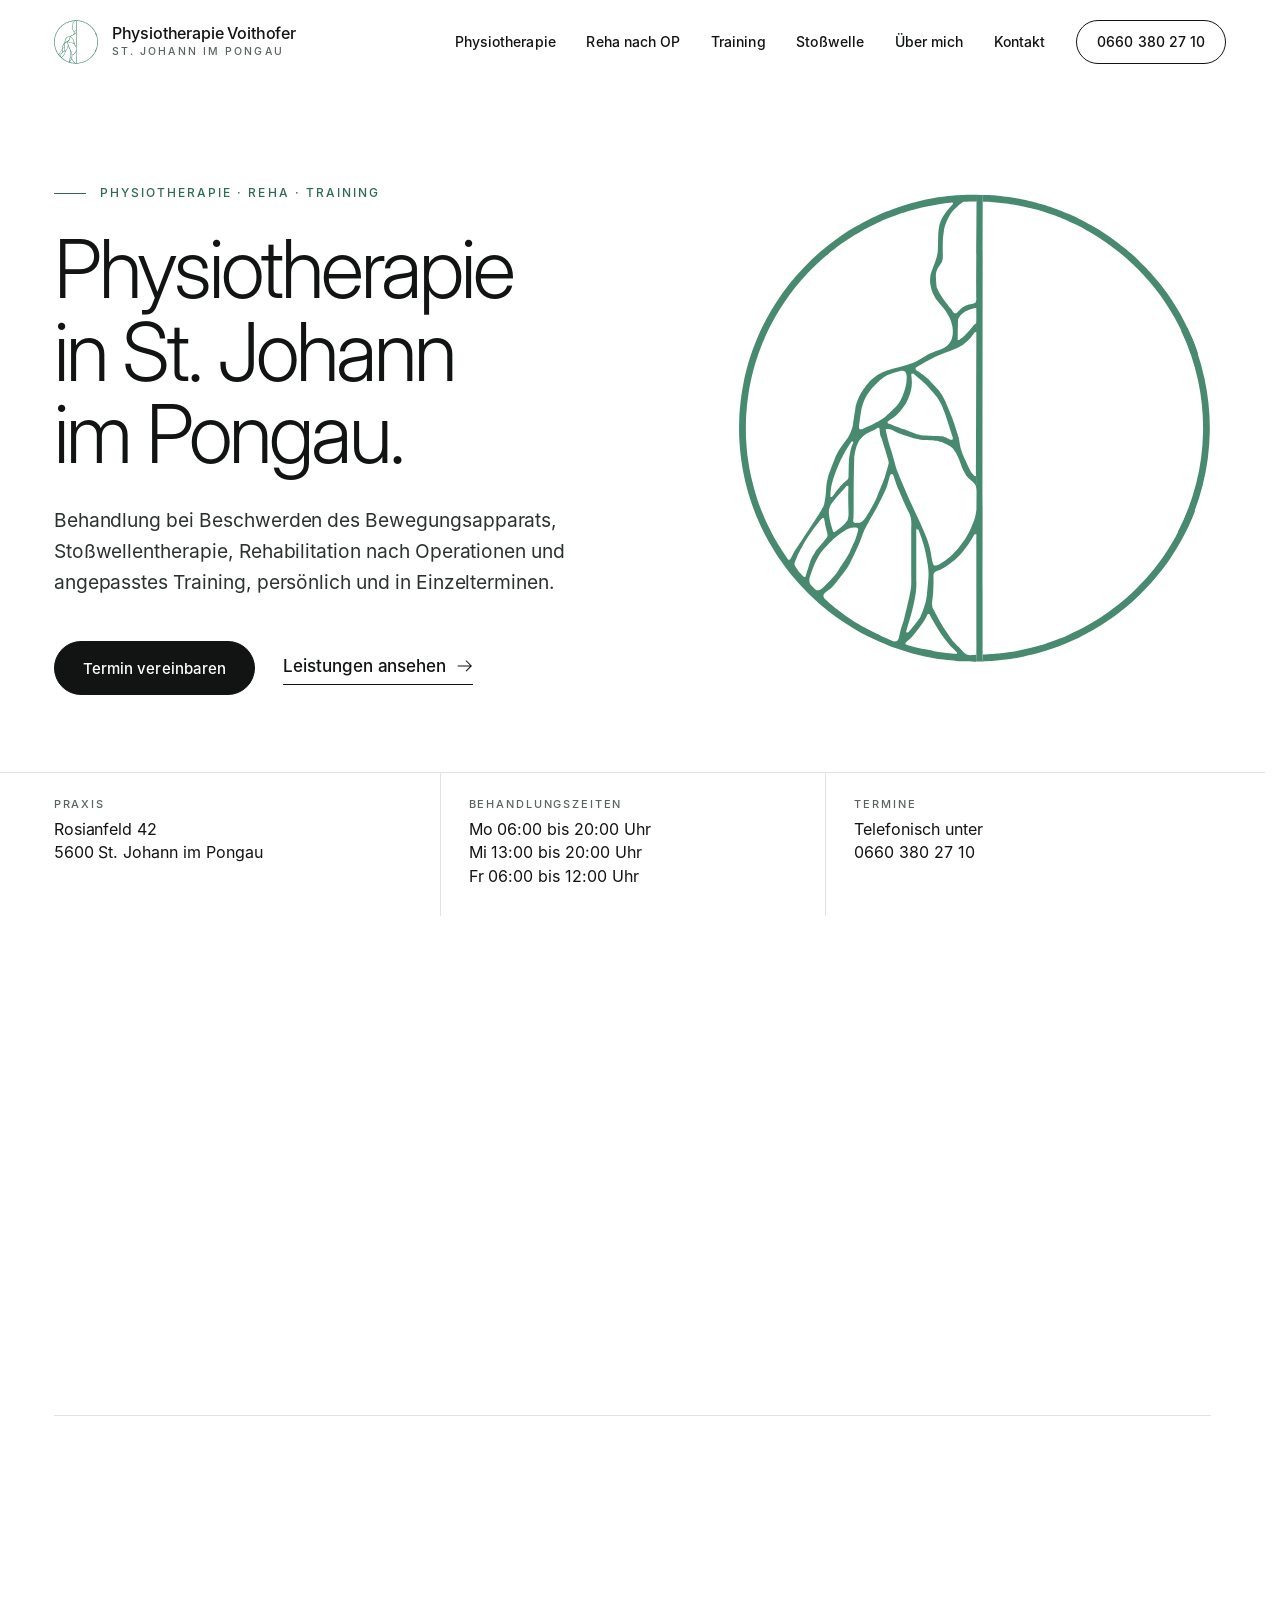
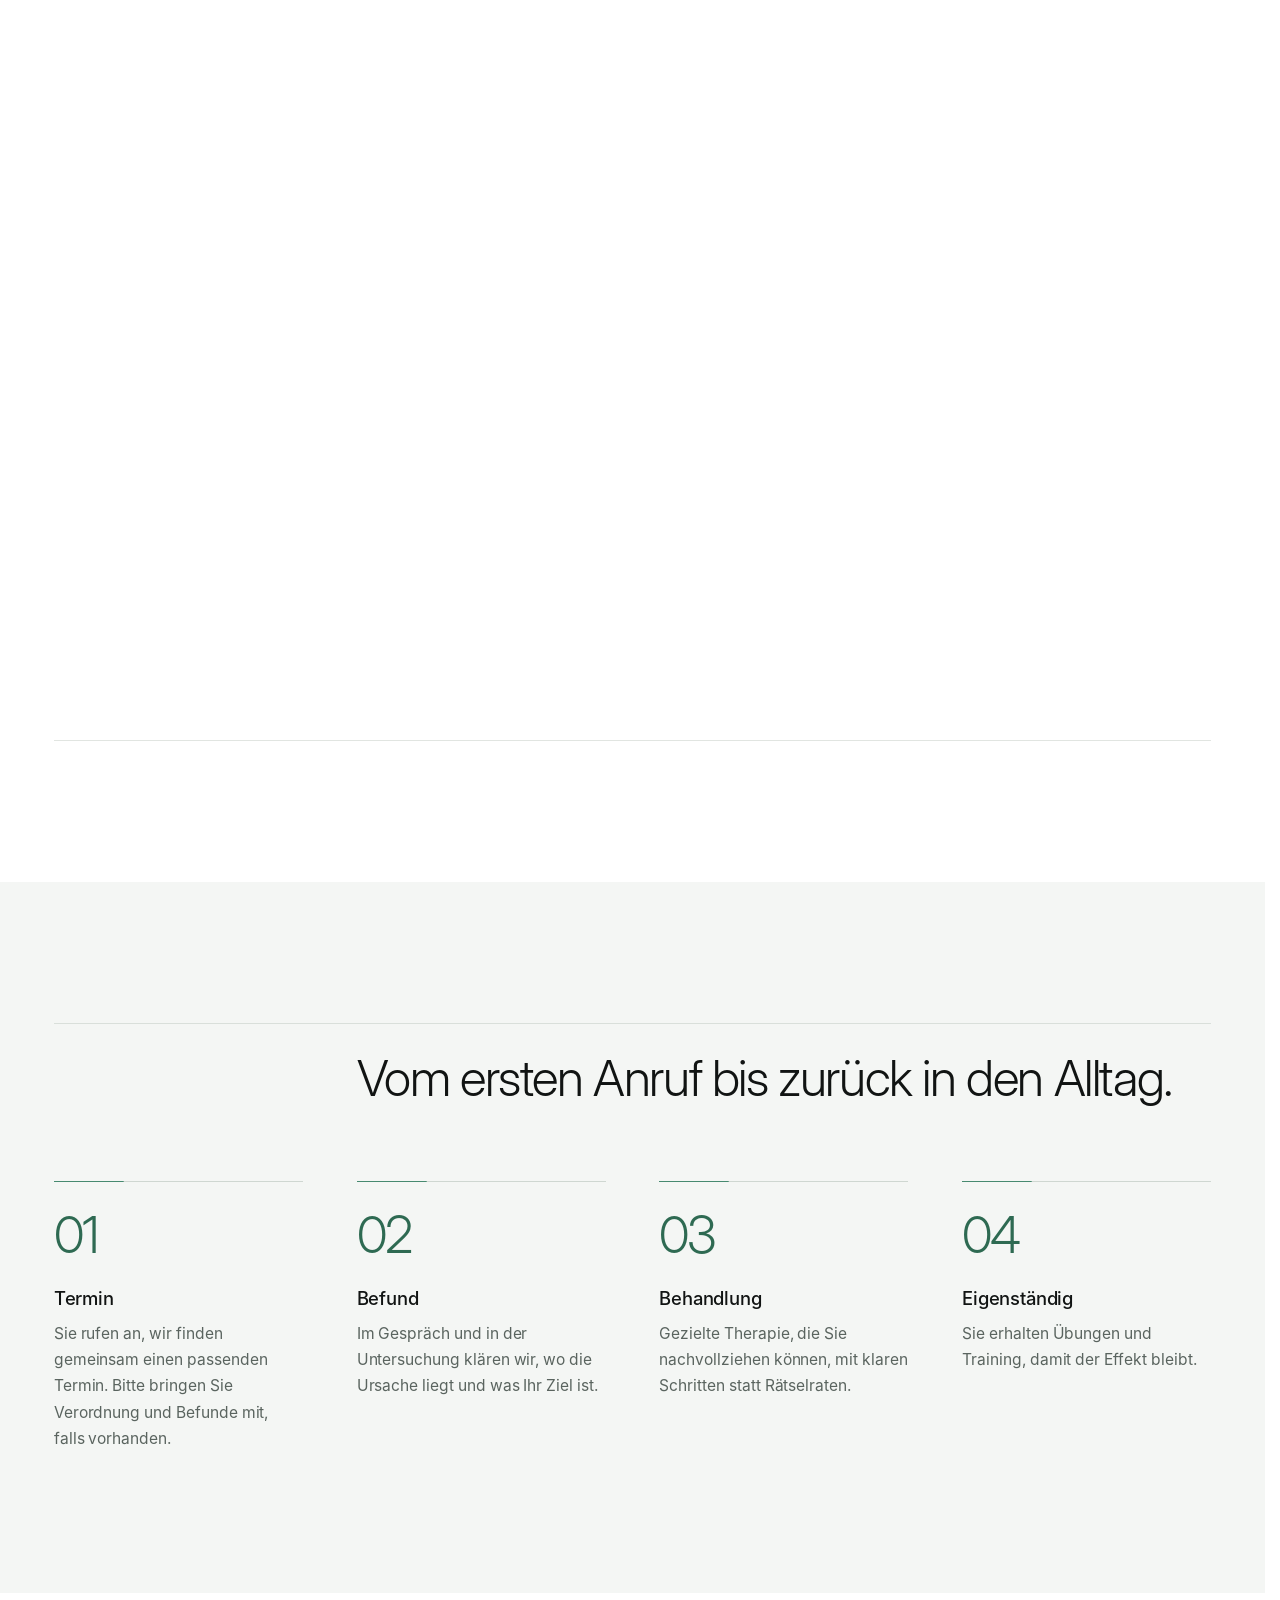
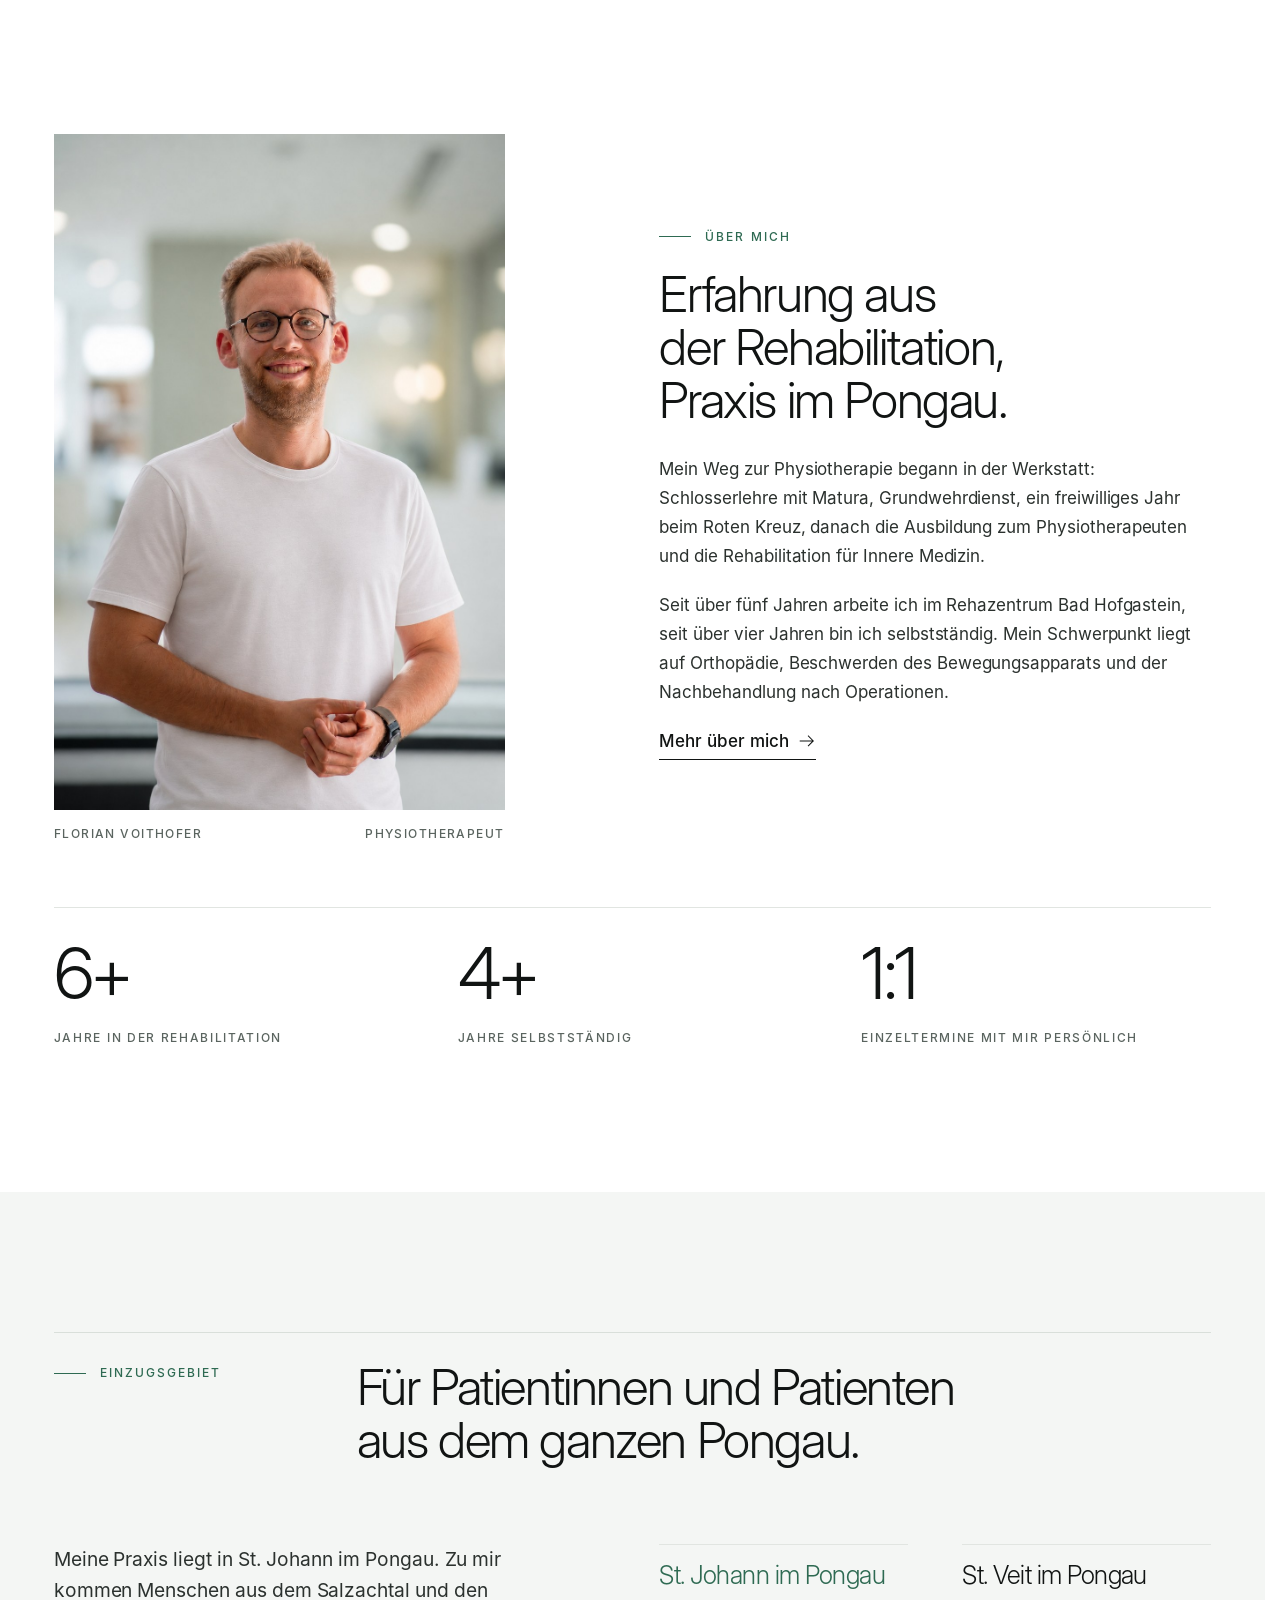
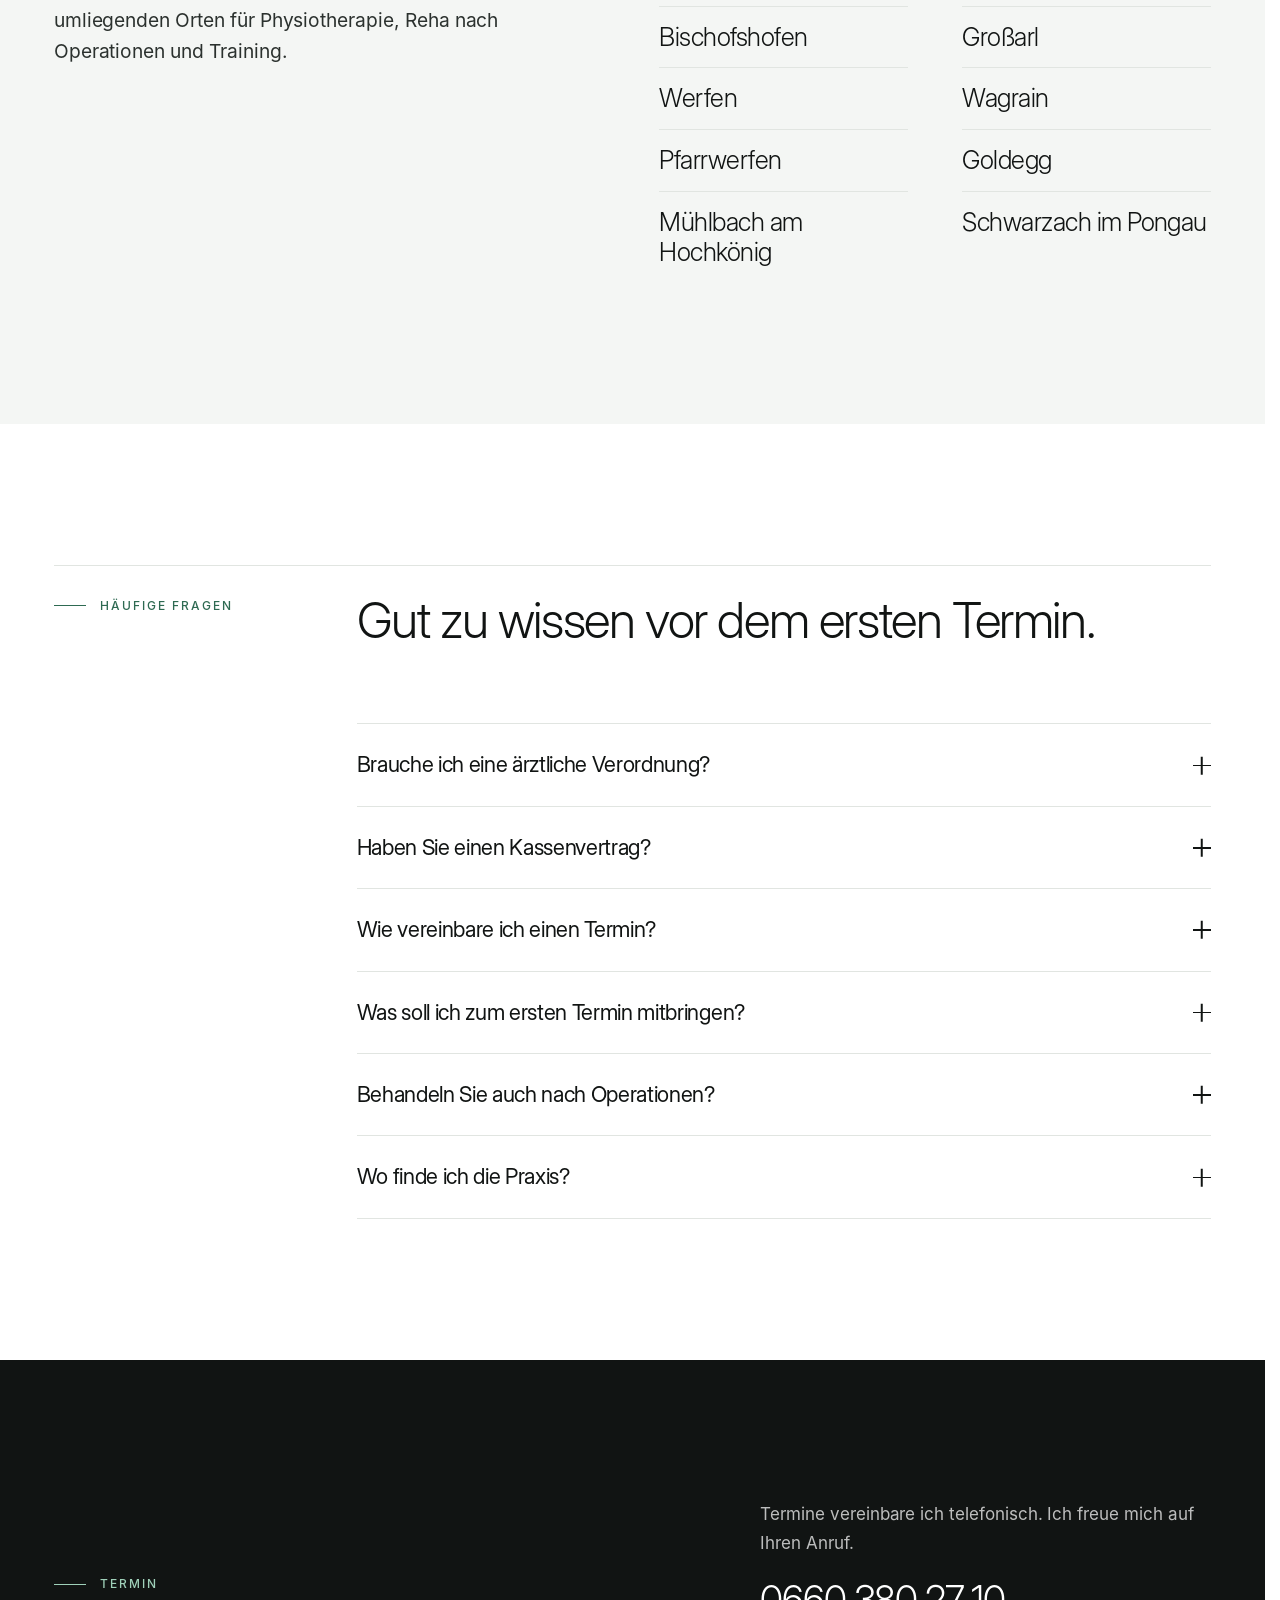
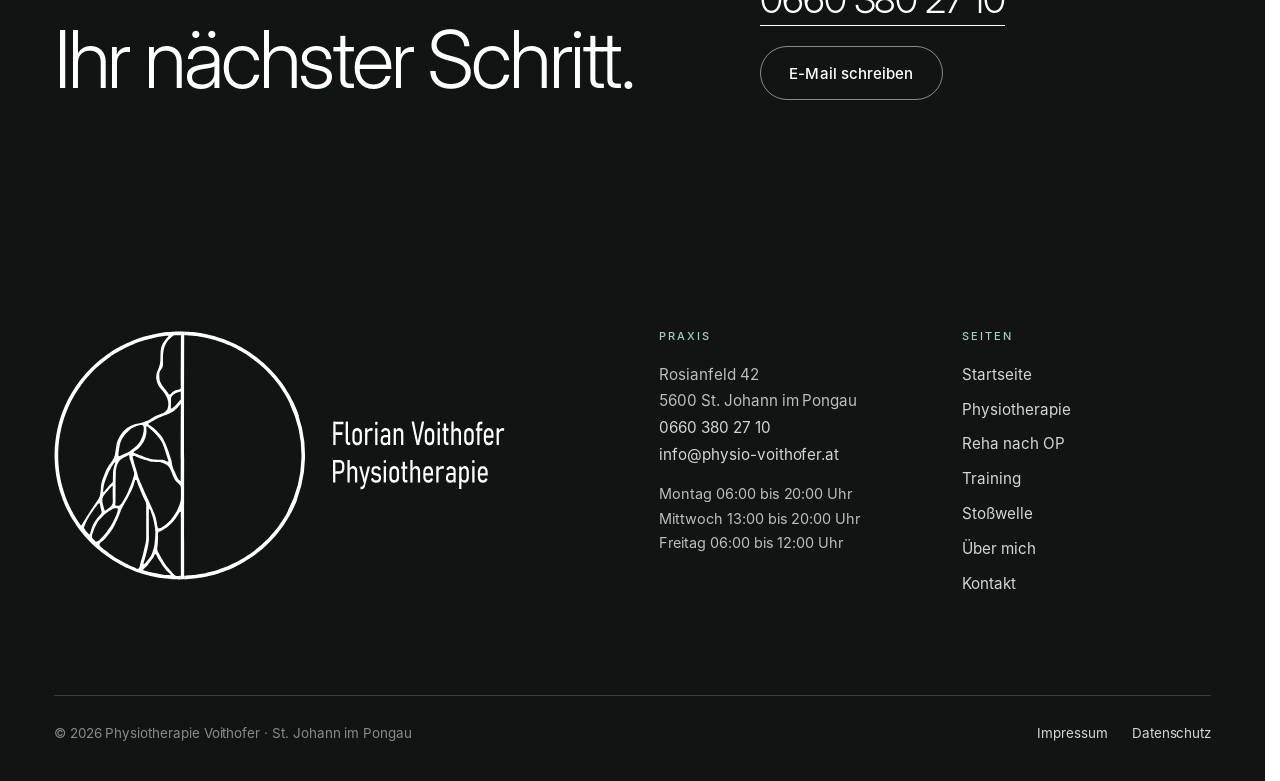
==== commit fee31b13: "Add files via upload" ====
--- a/index.html
+++ b/index.html
@@ -27,10 +27,10 @@
 <link rel="preload" href="fonts/inter-400.woff" as="font" type="font/woff" crossorigin>
 <link rel="preload" href="fonts/inter-500.woff" as="font" type="font/woff" crossorigin>
 <link rel="preload" href="fonts/inter-display-300.woff" as="font" type="font/woff" crossorigin>
-<link rel="stylesheet" href="css/style.css?v=202611161004">
+<link rel="stylesheet" href="css/style.css?v=202611161522">
 <script>document.documentElement.classList.add('js');try{if(!sessionStorage.getItem('splash')&&!(window.matchMedia&&matchMedia('(prefers-reduced-motion: reduce)').matches)){document.documentElement.classList.add('splash-on');sessionStorage.setItem('splash','1')}}catch(e){}</script>
-<script type="application/ld+json">{"@context": "https://schema.org", "@type": ["Physiotherapy", "LocalBusiness"], "@id": "https://physio-voithofer.at/#praxis", "name": "Physiotherapie Voithofer", "description": "Physiotherapie, Stoßwellentherapie, Rehabilitation nach Operationen und angepasstes Training in St. Johann im Pongau.", "url": "https://physio-voithofer.at/", "logo": "https://physio-voithofer.at/img/logo-symbol-gruen.svg", "image": "https://physio-voithofer.at/img/og-image.png", "telephone": "+43 660 3802710", "email": "info@physio-voithofer.at", "address": {"@type": "PostalAddress", "streetAddress": "Rosianfeld 42/5", "postalCode": "5600", "addressLocality": "St. Johann im Pongau", "addressRegion": "Salzburg", "addressCountry": "AT"}, "openingHoursSpecification": [{"@type": "OpeningHoursSpecification", "dayOfWeek": "Monday", "opens": "06:00", "closes": "20:00"}, {"@type": "OpeningHoursSpecification", "dayOfWeek": "Wednesday", "opens": "13:00", "closes": "20:00"}, {"@type": "OpeningHoursSpecification", "dayOfWeek": "Friday", "opens": "06:00", "closes": "12:00"}], "medicalSpecialty": "PhysicalTherapy", "areaServed": [{"@type": "City", "name": "St. Johann"}, {"@type": "City", "name": "Bischofshofen"}, {"@type": "City", "name": "Werfen"}, {"@type": "City", "name": "Pfarrwerfen"}, {"@type": "City", "name": "Mühlbach"}, {"@type": "City", "name": "St. Veit"}, {"@type": "City", "name": "Großarl"}, {"@type": "City", "name": "Wagrain"}, {"@type": "City", "name": "Goldegg"}, {"@type": "City", "name": "Schwarzach"}], "founder": {"@type": "Person", "name": "Florian Voithofer", "jobTitle": "Physiotherapeut"}, "sameAs": ["https://maps.app.goo.gl/pfKtp47DYZGsvfEZA"], "hasMap": "https://maps.app.goo.gl/pfKtp47DYZGsvfEZA", "geo": {"@type": "GeoCoordinates", "latitude": 47.340423, "longitude": 13.200283}}</script>
-<script type="application/ld+json">{"@context": "https://schema.org", "@type": "FAQPage", "mainEntity": [{"@type": "Question", "name": "Brauche ich eine ärztliche Verordnung?", "acceptedAnswer": {"@type": "Answer", "text": "Für eine Behandlung bei mir ist nicht zwingend eine Verordnung nötig. Wenn Sie die Kosten teilweise von Ihrer Krankenversicherung zurückerhalten möchten, benötigen Sie in der Regel eine ärztliche Verordnung von Ihrem Haus- oder Facharzt. Die Höhe der Rückerstattung hängt von Ihrem Versicherungsträger ab."}}, {"@type": "Question", "name": "Haben Sie einen Kassenvertrag?", "acceptedAnswer": {"@type": "Answer", "text": "Ich arbeite als Wahltherapeut, also ohne Kassenvertrag. Nach der Behandlung erhalten Sie eine Honorarnote, die Sie bei Ihrer Krankenversicherung zur Kostenerstattung einreichen können. Bei Fragen dazu unterstütze ich Sie gerne."}}, {"@type": "Question", "name": "Wie vereinbare ich einen Termin?", "acceptedAnswer": {"@type": "Answer", "text": "Termine vereinbare ich telefonisch unter 0660 380 27 10. Für allgemeine Fragen erreichen Sie mich auch per E-Mail an info@physio-voithofer.at."}}, {"@type": "Question", "name": "Was soll ich zum ersten Termin mitbringen?", "acceptedAnswer": {"@type": "Answer", "text": "Bringen Sie, wenn vorhanden, Ihre Verordnung sowie Befunde mit, zum Beispiel MRT- oder Röntgenbilder und bei Operationen den OP-Bericht. Tragen Sie bequeme Kleidung, in der Sie sich gut bewegen können."}}, {"@type": "Question", "name": "Behandeln Sie auch nach Operationen?", "acceptedAnswer": {"@type": "Answer", "text": "Ja. Die Nachbehandlung nach Operationen am Bewegungsapparat ist ein Schwerpunkt meiner Arbeit. Mehr dazu finden Sie auf der Seite Reha nach Operation."}}, {"@type": "Question", "name": "Wo finde ich die Praxis?", "acceptedAnswer": {"@type": "Answer", "text": "Die Praxis befindet sich in Rosianfeld 42/5, 5600 St. Johann im Pongau. Eine Anfahrtsbeschreibung finden Sie auf der Seite Kontakt."}}]}</script>
+<script type="application/ld+json">{"@context": "https://schema.org", "@type": ["Physiotherapy", "LocalBusiness"], "@id": "https://physio-voithofer.at/#praxis", "name": "Physiotherapie Voithofer", "description": "Physiotherapie, Stoßwellentherapie, Rehabilitation nach Operationen und angepasstes Training in St. Johann im Pongau.", "url": "https://physio-voithofer.at/", "logo": "https://physio-voithofer.at/img/logo-symbol-gruen.svg", "image": "https://physio-voithofer.at/img/og-image.png", "telephone": "+43 660 3802710", "email": "info@physio-voithofer.at", "address": {"@type": "PostalAddress", "streetAddress": "Rosianfeld 42", "postalCode": "5600", "addressLocality": "St. Johann im Pongau", "addressRegion": "Salzburg", "addressCountry": "AT"}, "openingHoursSpecification": [{"@type": "OpeningHoursSpecification", "dayOfWeek": "Monday", "opens": "06:00", "closes": "20:00"}, {"@type": "OpeningHoursSpecification", "dayOfWeek": "Wednesday", "opens": "13:00", "closes": "20:00"}, {"@type": "OpeningHoursSpecification", "dayOfWeek": "Friday", "opens": "06:00", "closes": "12:00"}], "medicalSpecialty": "PhysicalTherapy", "areaServed": [{"@type": "City", "name": "St. Johann"}, {"@type": "City", "name": "Bischofshofen"}, {"@type": "City", "name": "Werfen"}, {"@type": "City", "name": "Pfarrwerfen"}, {"@type": "City", "name": "Mühlbach"}, {"@type": "City", "name": "St. Veit"}, {"@type": "City", "name": "Großarl"}, {"@type": "City", "name": "Wagrain"}, {"@type": "City", "name": "Goldegg"}, {"@type": "City", "name": "Schwarzach"}], "founder": {"@type": "Person", "name": "Florian Voithofer", "jobTitle": "Physiotherapeut"}, "sameAs": ["https://maps.app.goo.gl/pfKtp47DYZGsvfEZA"], "hasMap": "https://maps.app.goo.gl/pfKtp47DYZGsvfEZA", "geo": {"@type": "GeoCoordinates", "latitude": 47.340423, "longitude": 13.200283}}</script>
+<script type="application/ld+json">{"@context": "https://schema.org", "@type": "FAQPage", "mainEntity": [{"@type": "Question", "name": "Brauche ich eine ärztliche Verordnung?", "acceptedAnswer": {"@type": "Answer", "text": "Für eine Behandlung bei mir ist nicht zwingend eine Verordnung nötig. Wenn Sie die Kosten teilweise von Ihrer Krankenversicherung zurückerhalten möchten, benötigen Sie in der Regel eine ärztliche Verordnung von Ihrem Haus- oder Facharzt. Die Höhe der Rückerstattung hängt von Ihrem Versicherungsträger ab."}}, {"@type": "Question", "name": "Haben Sie einen Kassenvertrag?", "acceptedAnswer": {"@type": "Answer", "text": "Ich arbeite als Wahltherapeut, also ohne Kassenvertrag. Nach der Behandlung erhalten Sie eine Honorarnote, die Sie bei Ihrer Krankenversicherung zur Kostenerstattung einreichen können. Bei Fragen dazu unterstütze ich Sie gerne."}}, {"@type": "Question", "name": "Wie vereinbare ich einen Termin?", "acceptedAnswer": {"@type": "Answer", "text": "Termine vereinbare ich telefonisch unter 0660 380 27 10. Für allgemeine Fragen erreichen Sie mich auch per E-Mail an info@physio-voithofer.at."}}, {"@type": "Question", "name": "Was soll ich zum ersten Termin mitbringen?", "acceptedAnswer": {"@type": "Answer", "text": "Bringen Sie, wenn vorhanden, Ihre Verordnung sowie Befunde mit, zum Beispiel MRT- oder Röntgenbilder und bei Operationen den OP-Bericht. Tragen Sie bequeme Kleidung, in der Sie sich gut bewegen können."}}, {"@type": "Question", "name": "Behandeln Sie auch nach Operationen?", "acceptedAnswer": {"@type": "Answer", "text": "Ja. Die Nachbehandlung nach Operationen am Bewegungsapparat ist ein Schwerpunkt meiner Arbeit. Mehr dazu finden Sie auf der Seite Reha nach Operation."}}, {"@type": "Question", "name": "Wo finde ich die Praxis?", "acceptedAnswer": {"@type": "Answer", "text": "Die Praxis befindet sich in Rosianfeld 42, 5600 St. Johann im Pongau. Eine Anfahrtsbeschreibung finden Sie auf der Seite Kontakt."}}]}</script>
 </head>
 <body>
 <a class="skip" href="#inhalt">Zum Inhalt springen</a>
@@ -73,7 +73,7 @@
   <div class="facts">
     <div class="container">
       <dl style="display:contents">
-        <div class="fact"><dt>Praxis</dt><dd>Rosianfeld 42/5<br>5600 St. Johann im Pongau</dd></div>
+        <div class="fact"><dt>Praxis</dt><dd>Rosianfeld 42<br>5600 St. Johann im Pongau</dd></div>
         <div class="fact"><dt>Behandlungszeiten</dt><dd>Mo 06:00 bis 20:00 Uhr<br>Mi 13:00 bis 20:00 Uhr<br>Fr 06:00 bis 12:00 Uhr</dd></div>
         <div class="fact"><dt>Termine</dt><dd>Telefonisch unter<br><a href="tel:+436603802710">0660 380 27 10</a></dd></div>
       </dl>
@@ -187,7 +187,7 @@
 <details><summary>Wie vereinbare ich einen Termin?<span class="plus" aria-hidden="true"></span></summary><div class="ans"><p>Termine vereinbare ich telefonisch unter <a class="link" href="tel:+436603802710">0660 380 27 10</a>. Für allgemeine Fragen erreichen Sie mich auch per E-Mail an <a class="link" href="mailto:info@physio-voithofer.at">info@physio-voithofer.at</a>.</p></div></details>
 <details><summary>Was soll ich zum ersten Termin mitbringen?<span class="plus" aria-hidden="true"></span></summary><div class="ans"><p>Bringen Sie, wenn vorhanden, Ihre Verordnung sowie Befunde mit, zum Beispiel MRT- oder Röntgenbilder und bei Operationen den OP-Bericht. Tragen Sie bequeme Kleidung, in der Sie sich gut bewegen können.</p></div></details>
 <details><summary>Behandeln Sie auch nach Operationen?<span class="plus" aria-hidden="true"></span></summary><div class="ans"><p>Ja. Die Nachbehandlung nach Operationen am Bewegungsapparat ist ein Schwerpunkt meiner Arbeit. Mehr dazu finden Sie auf der Seite <a class="link" href="reha-nach-operation-pongau.html">Reha nach Operation</a>.</p></div></details>
-<details><summary>Wo finde ich die Praxis?<span class="plus" aria-hidden="true"></span></summary><div class="ans"><p>Die Praxis befindet sich in Rosianfeld 42/5, 5600 St. Johann im Pongau. Eine Anfahrtsbeschreibung finden Sie auf der Seite <a class="link" href="kontakt.html">Kontakt</a>.</p></div></details>
+<details><summary>Wo finde ich die Praxis?<span class="plus" aria-hidden="true"></span></summary><div class="ans"><p>Die Praxis befindet sich in Rosianfeld 42, 5600 St. Johann im Pongau. Eine Anfahrtsbeschreibung finden Sie auf der Seite <a class="link" href="kontakt.html">Kontakt</a>.</p></div></details>
 </div>
     </div>
   </div>
@@ -213,7 +213,7 @@
         <div class="f-logo"><img src="img/logo-weiss.svg" alt="Logo Physiotherapie Voithofer" width="440" height="243" loading="lazy"></div>
         <div class="f-col">
           <h4>Praxis</h4>
-          <address>Rosianfeld 42/5<br>5600 St. Johann im Pongau<br><a href="tel:+436603802710">0660 380 27 10</a><br><a href="mailto:info@physio-voithofer.at">info@physio-voithofer.at</a></address>
+          <address>Rosianfeld 42<br>5600 St. Johann im Pongau<br><a href="tel:+436603802710">0660 380 27 10</a><br><a href="mailto:info@physio-voithofer.at">info@physio-voithofer.at</a></address>
           <p style="margin-top:14px;font-size:.9rem">Montag 06:00 bis 20:00 Uhr<br>Mittwoch 13:00 bis 20:00 Uhr<br>Freitag 06:00 bis 12:00 Uhr</p>
         </div>
         <div class="f-col">
@@ -236,6 +236,6 @@
     </div>
   </footer>
 </section>
-<script src="js/main.js?v=202611161004" defer></script>
+<script src="js/main.js?v=202611161522" defer></script>
 </body>
 </html>
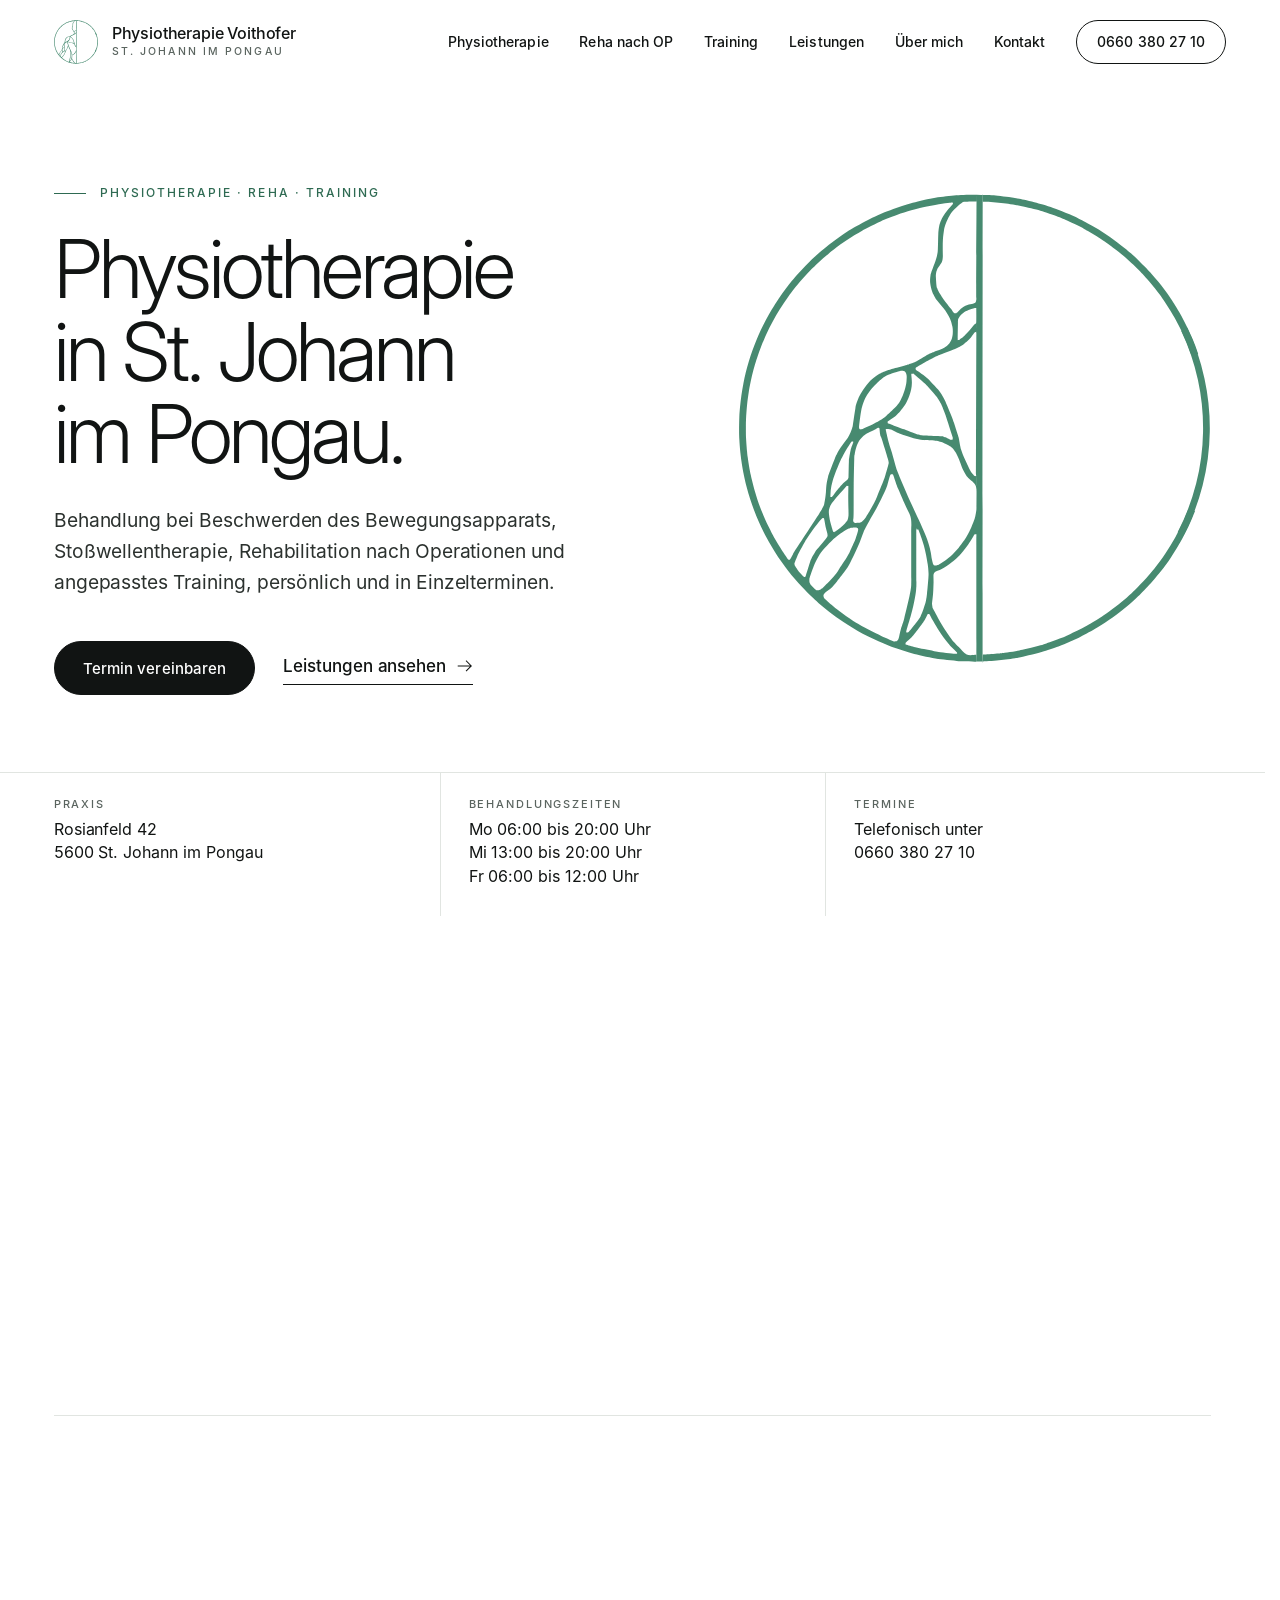
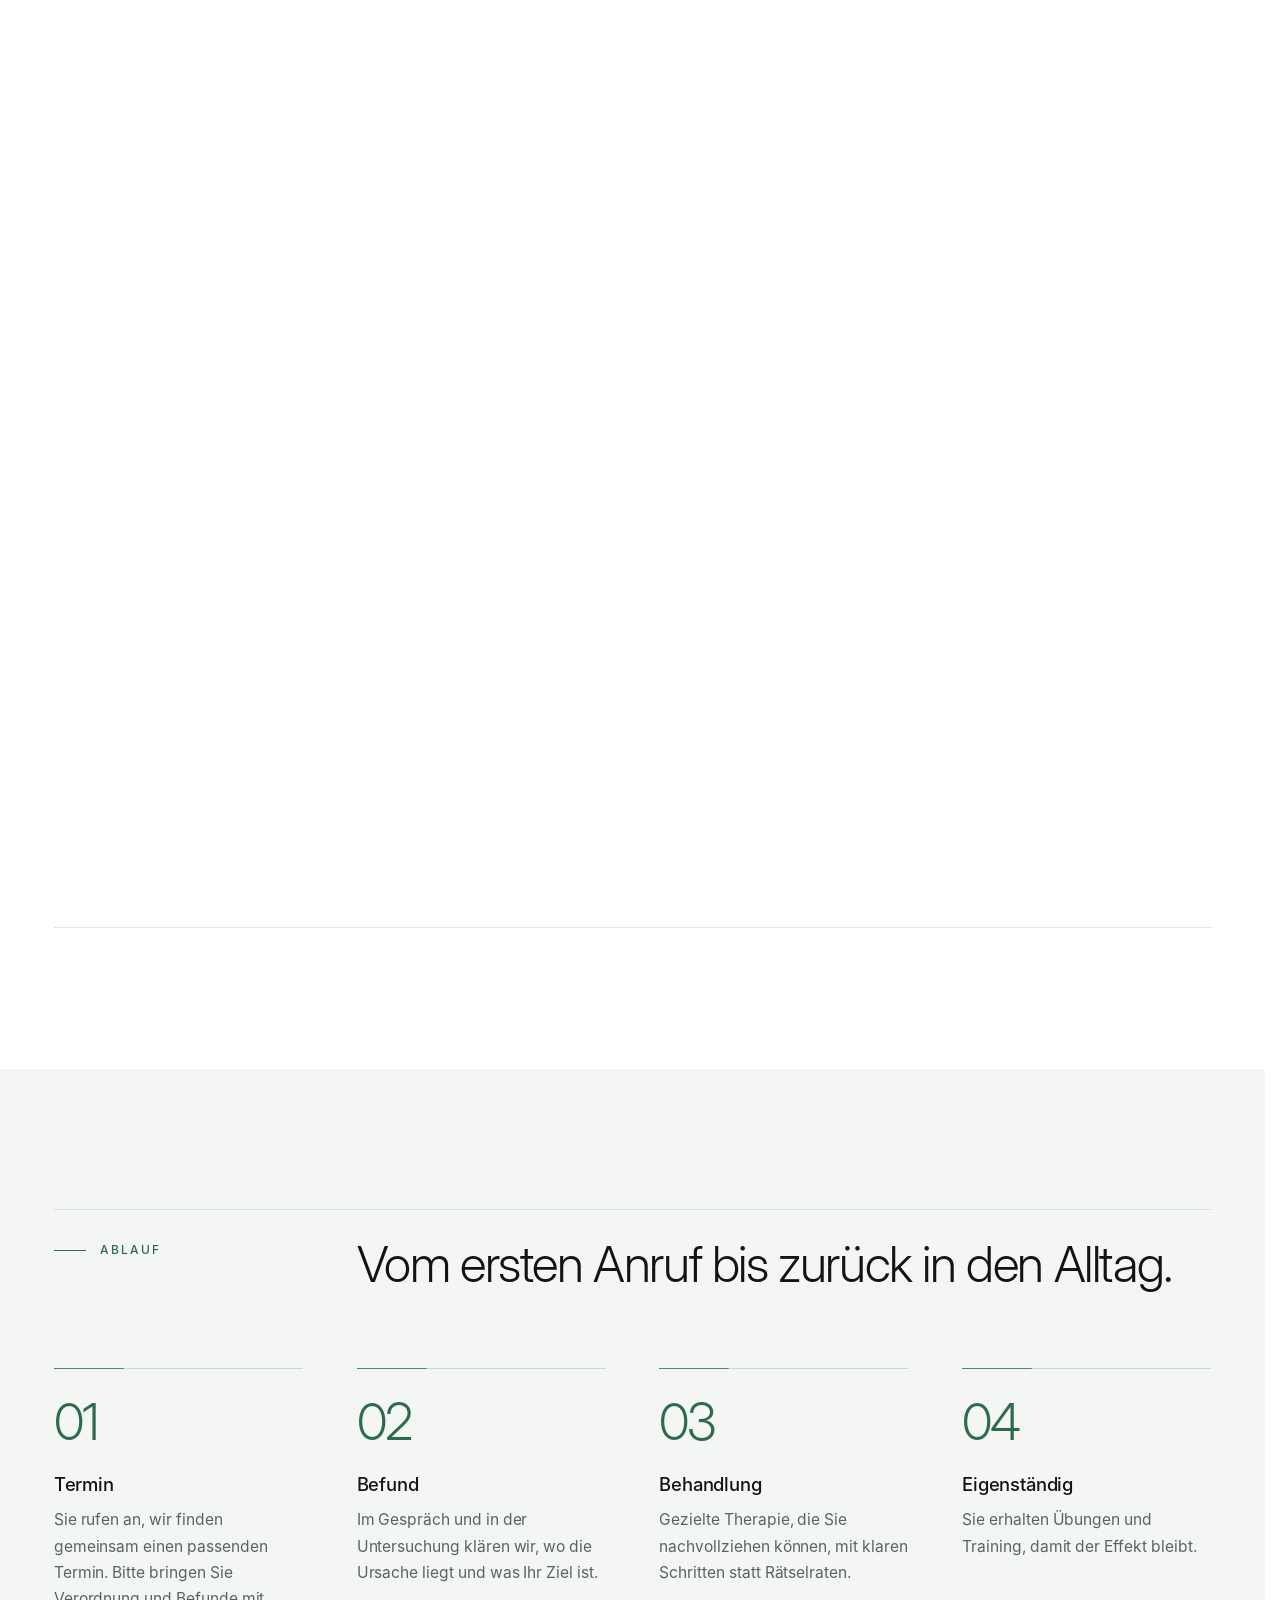
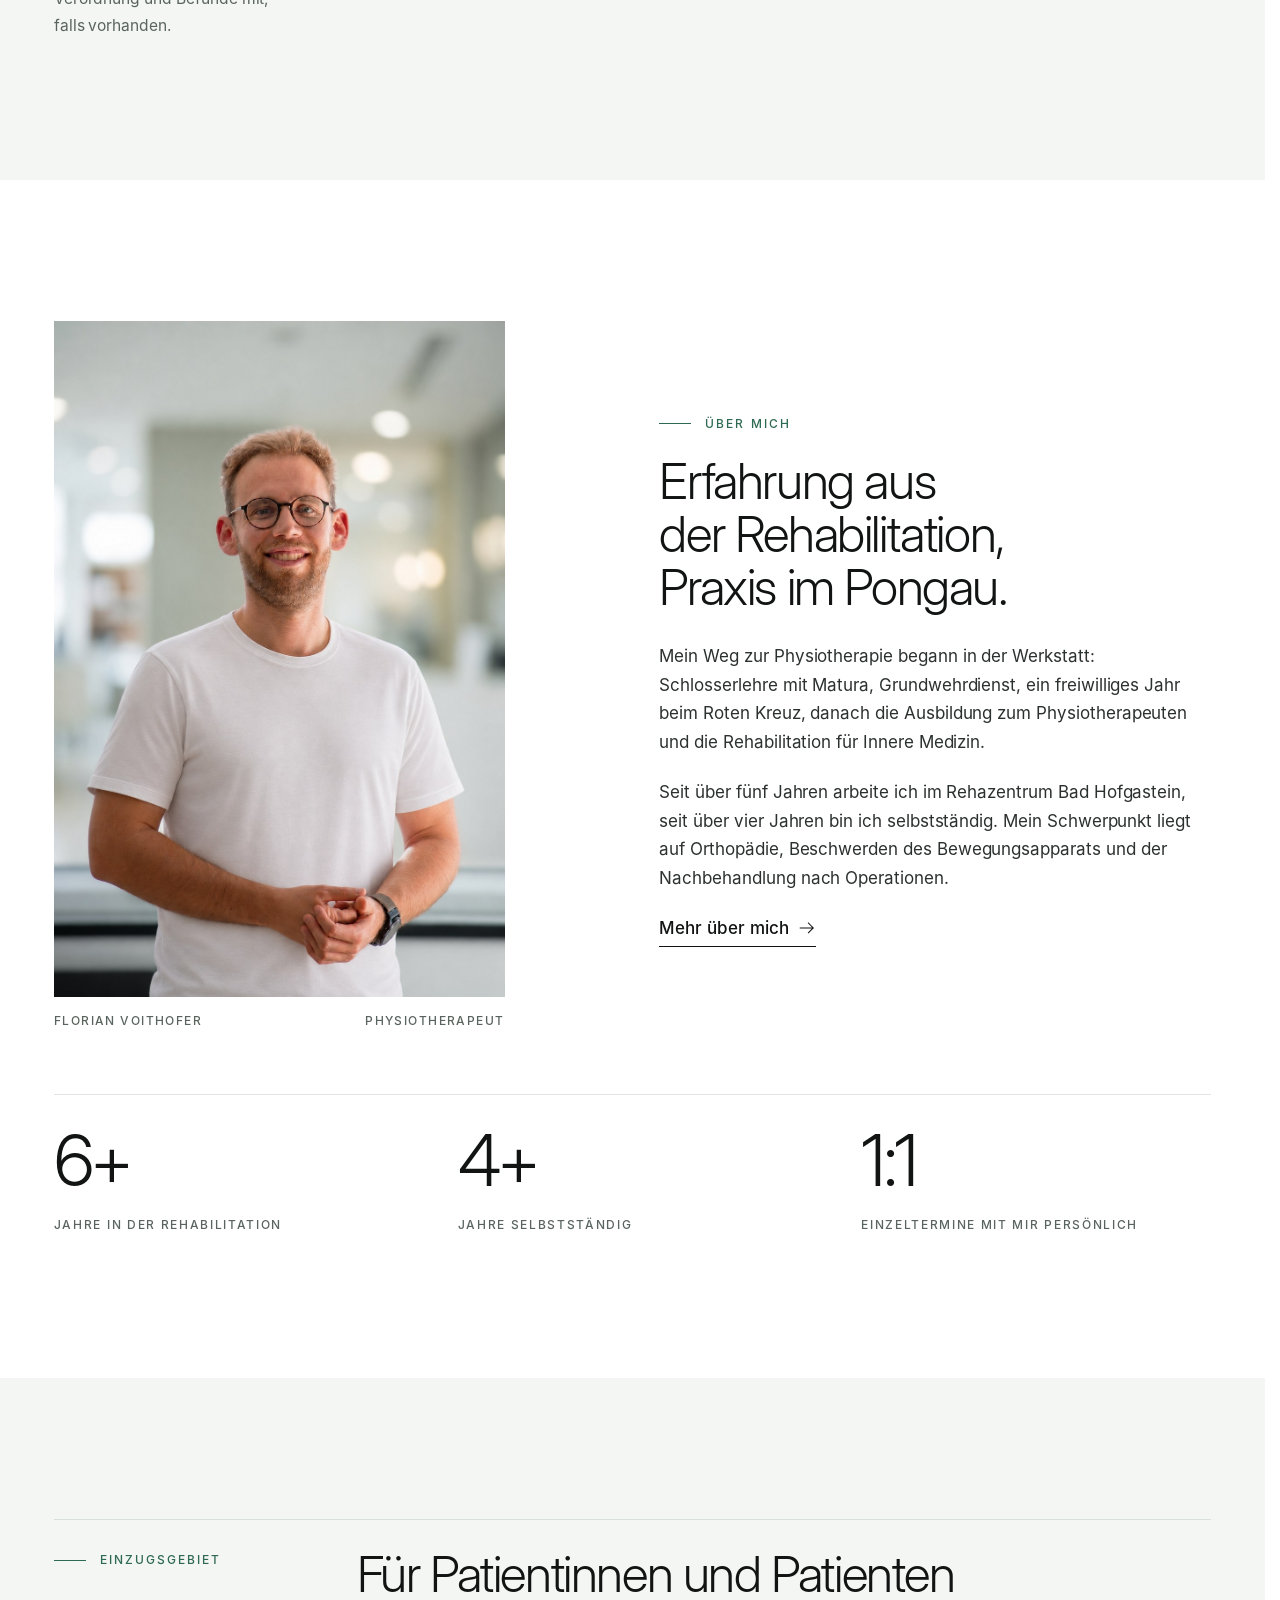
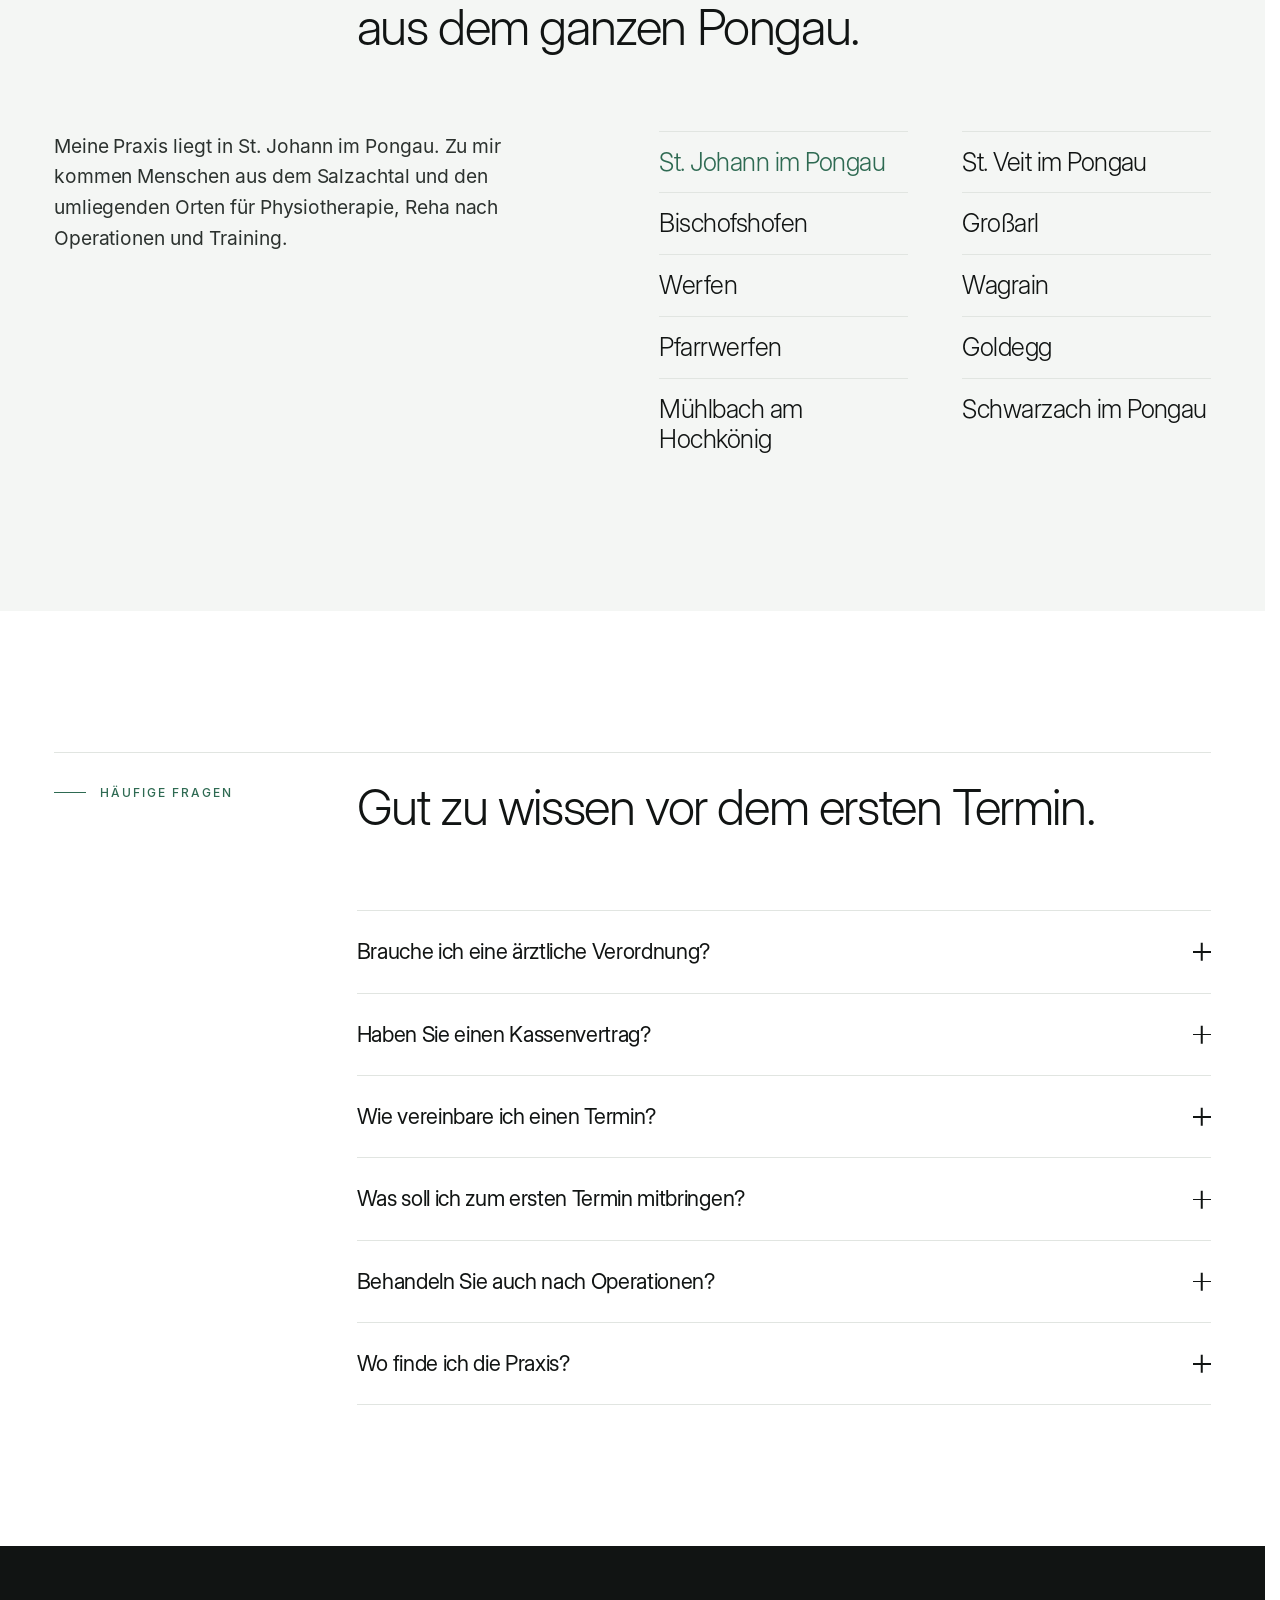
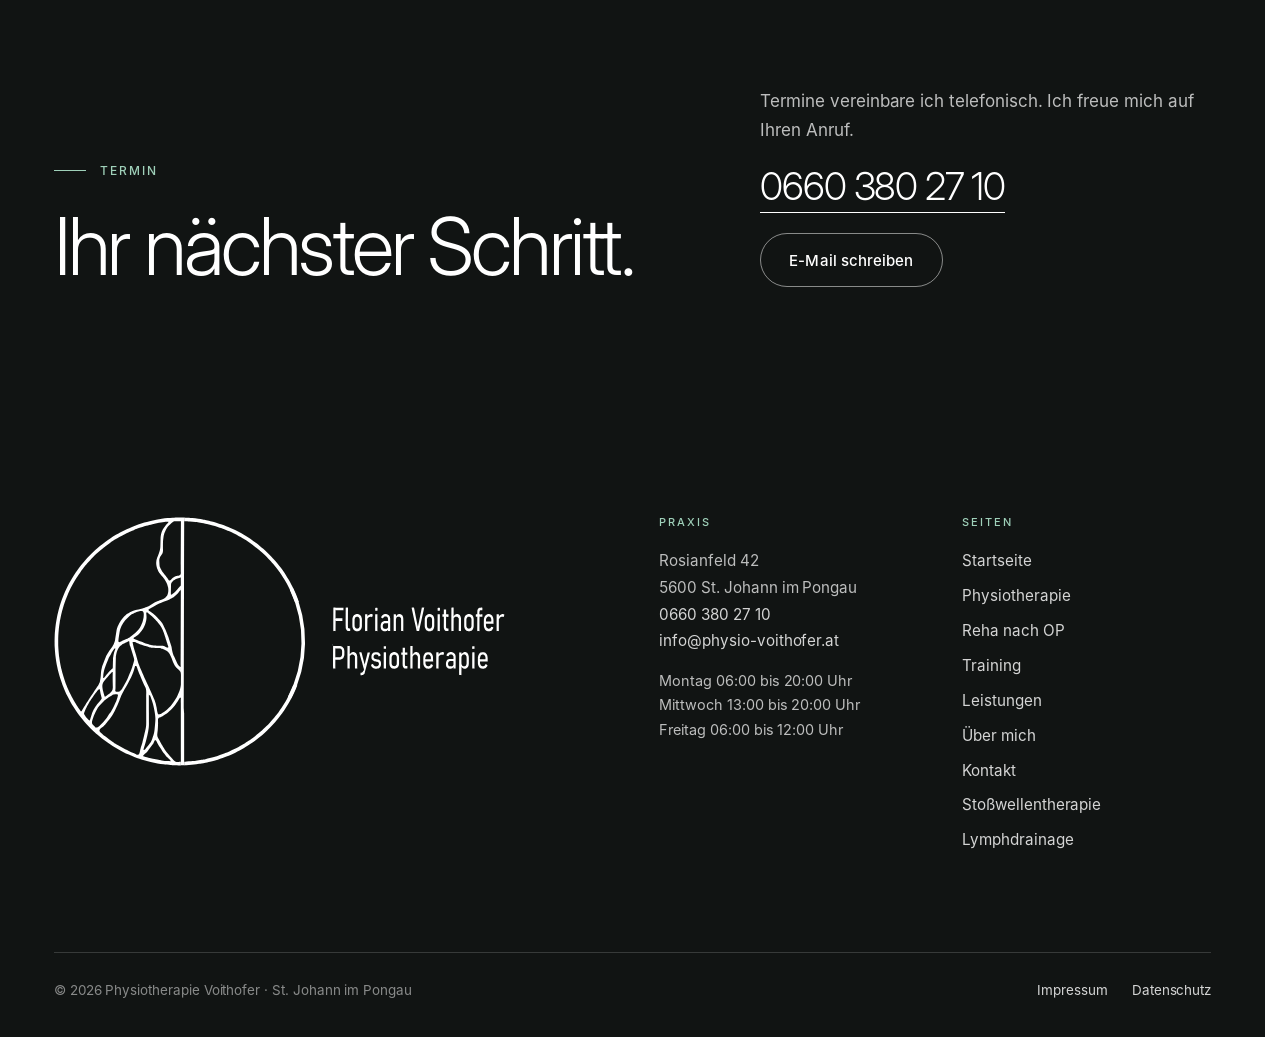
==== commit 707bd1bc: "Add files via upload" ====
--- a/index.html
+++ b/index.html
@@ -27,9 +27,9 @@
 <link rel="preload" href="fonts/inter-400.woff" as="font" type="font/woff" crossorigin>
 <link rel="preload" href="fonts/inter-500.woff" as="font" type="font/woff" crossorigin>
 <link rel="preload" href="fonts/inter-display-300.woff" as="font" type="font/woff" crossorigin>
-<link rel="stylesheet" href="css/style.css?v=202611161522">
+<link rel="stylesheet" href="css/style.css?v=202611171818">
 <script>document.documentElement.classList.add('js');try{if(!sessionStorage.getItem('splash')&&!(window.matchMedia&&matchMedia('(prefers-reduced-motion: reduce)').matches)){document.documentElement.classList.add('splash-on');sessionStorage.setItem('splash','1')}}catch(e){}</script>
-<script type="application/ld+json">{"@context": "https://schema.org", "@type": ["Physiotherapy", "LocalBusiness"], "@id": "https://physio-voithofer.at/#praxis", "name": "Physiotherapie Voithofer", "description": "Physiotherapie, Stoßwellentherapie, Rehabilitation nach Operationen und angepasstes Training in St. Johann im Pongau.", "url": "https://physio-voithofer.at/", "logo": "https://physio-voithofer.at/img/logo-symbol-gruen.svg", "image": "https://physio-voithofer.at/img/og-image.png", "telephone": "+43 660 3802710", "email": "info@physio-voithofer.at", "address": {"@type": "PostalAddress", "streetAddress": "Rosianfeld 42", "postalCode": "5600", "addressLocality": "St. Johann im Pongau", "addressRegion": "Salzburg", "addressCountry": "AT"}, "openingHoursSpecification": [{"@type": "OpeningHoursSpecification", "dayOfWeek": "Monday", "opens": "06:00", "closes": "20:00"}, {"@type": "OpeningHoursSpecification", "dayOfWeek": "Wednesday", "opens": "13:00", "closes": "20:00"}, {"@type": "OpeningHoursSpecification", "dayOfWeek": "Friday", "opens": "06:00", "closes": "12:00"}], "medicalSpecialty": "PhysicalTherapy", "areaServed": [{"@type": "City", "name": "St. Johann"}, {"@type": "City", "name": "Bischofshofen"}, {"@type": "City", "name": "Werfen"}, {"@type": "City", "name": "Pfarrwerfen"}, {"@type": "City", "name": "Mühlbach"}, {"@type": "City", "name": "St. Veit"}, {"@type": "City", "name": "Großarl"}, {"@type": "City", "name": "Wagrain"}, {"@type": "City", "name": "Goldegg"}, {"@type": "City", "name": "Schwarzach"}], "founder": {"@type": "Person", "name": "Florian Voithofer", "jobTitle": "Physiotherapeut"}, "sameAs": ["https://maps.app.goo.gl/pfKtp47DYZGsvfEZA"], "hasMap": "https://maps.app.goo.gl/pfKtp47DYZGsvfEZA", "geo": {"@type": "GeoCoordinates", "latitude": 47.340423, "longitude": 13.200283}}</script>
+<script type="application/ld+json">{"@context": "https://schema.org", "@type": ["Physiotherapy", "LocalBusiness"], "@id": "https://physio-voithofer.at/#praxis", "name": "Physiotherapie Voithofer", "description": "Physiotherapie, Stoßwellentherapie, Lymphdrainage, Rehabilitation nach Operationen und angepasstes Training in St. Johann im Pongau.", "url": "https://physio-voithofer.at/", "logo": "https://physio-voithofer.at/img/logo-symbol-gruen.svg", "image": "https://physio-voithofer.at/img/og-image.png", "telephone": "+43 660 3802710", "email": "info@physio-voithofer.at", "address": {"@type": "PostalAddress", "streetAddress": "Rosianfeld 42", "postalCode": "5600", "addressLocality": "St. Johann im Pongau", "addressRegion": "Salzburg", "addressCountry": "AT"}, "openingHoursSpecification": [{"@type": "OpeningHoursSpecification", "dayOfWeek": "Monday", "opens": "06:00", "closes": "20:00"}, {"@type": "OpeningHoursSpecification", "dayOfWeek": "Wednesday", "opens": "13:00", "closes": "20:00"}, {"@type": "OpeningHoursSpecification", "dayOfWeek": "Friday", "opens": "06:00", "closes": "12:00"}], "medicalSpecialty": "PhysicalTherapy", "areaServed": [{"@type": "City", "name": "St. Johann"}, {"@type": "City", "name": "Bischofshofen"}, {"@type": "City", "name": "Werfen"}, {"@type": "City", "name": "Pfarrwerfen"}, {"@type": "City", "name": "Mühlbach"}, {"@type": "City", "name": "St. Veit"}, {"@type": "City", "name": "Großarl"}, {"@type": "City", "name": "Wagrain"}, {"@type": "City", "name": "Goldegg"}, {"@type": "City", "name": "Schwarzach"}], "founder": {"@type": "Person", "name": "Florian Voithofer", "jobTitle": "Physiotherapeut"}, "sameAs": ["https://maps.app.goo.gl/pfKtp47DYZGsvfEZA"], "hasMap": "https://maps.app.goo.gl/pfKtp47DYZGsvfEZA", "geo": {"@type": "GeoCoordinates", "latitude": 47.340423, "longitude": 13.200283}}</script>
 <script type="application/ld+json">{"@context": "https://schema.org", "@type": "FAQPage", "mainEntity": [{"@type": "Question", "name": "Brauche ich eine ärztliche Verordnung?", "acceptedAnswer": {"@type": "Answer", "text": "Für eine Behandlung bei mir ist nicht zwingend eine Verordnung nötig. Wenn Sie die Kosten teilweise von Ihrer Krankenversicherung zurückerhalten möchten, benötigen Sie in der Regel eine ärztliche Verordnung von Ihrem Haus- oder Facharzt. Die Höhe der Rückerstattung hängt von Ihrem Versicherungsträger ab."}}, {"@type": "Question", "name": "Haben Sie einen Kassenvertrag?", "acceptedAnswer": {"@type": "Answer", "text": "Ich arbeite als Wahltherapeut, also ohne Kassenvertrag. Nach der Behandlung erhalten Sie eine Honorarnote, die Sie bei Ihrer Krankenversicherung zur Kostenerstattung einreichen können. Bei Fragen dazu unterstütze ich Sie gerne."}}, {"@type": "Question", "name": "Wie vereinbare ich einen Termin?", "acceptedAnswer": {"@type": "Answer", "text": "Termine vereinbare ich telefonisch unter 0660 380 27 10. Für allgemeine Fragen erreichen Sie mich auch per E-Mail an info@physio-voithofer.at."}}, {"@type": "Question", "name": "Was soll ich zum ersten Termin mitbringen?", "acceptedAnswer": {"@type": "Answer", "text": "Bringen Sie, wenn vorhanden, Ihre Verordnung sowie Befunde mit, zum Beispiel MRT- oder Röntgenbilder und bei Operationen den OP-Bericht. Tragen Sie bequeme Kleidung, in der Sie sich gut bewegen können."}}, {"@type": "Question", "name": "Behandeln Sie auch nach Operationen?", "acceptedAnswer": {"@type": "Answer", "text": "Ja. Die Nachbehandlung nach Operationen am Bewegungsapparat ist ein Schwerpunkt meiner Arbeit. Mehr dazu finden Sie auf der Seite Reha nach Operation."}}, {"@type": "Question", "name": "Wo finde ich die Praxis?", "acceptedAnswer": {"@type": "Answer", "text": "Die Praxis befindet sich in Rosianfeld 42, 5600 St. Johann im Pongau. Eine Anfahrtsbeschreibung finden Sie auf der Seite Kontakt."}}]}</script>
 </head>
 <body>
@@ -46,7 +46,7 @@
       <a class="nav-link" href="physiotherapie-st-johann-im-pongau.html">Physiotherapie</a>
 <a class="nav-link" href="reha-nach-operation-pongau.html">Reha nach OP</a>
 <a class="nav-link" href="training-trainingstherapie-st-johann.html">Training</a>
-<a class="nav-link" href="stosswellentherapie-pongau.html">Stoßwelle</a>
+<a class="nav-link" href="leistungen.html">Leistungen</a>
 <a class="nav-link" href="ueber-mich.html">Über mich</a>
 <a class="nav-link" href="kontakt.html">Kontakt</a>
       <a class="btn" href="tel:+436603802710">0660 380 27 10</a>
@@ -89,7 +89,7 @@
 
 <section class="section" id="leistungen" style="padding-top:0" aria-labelledby="h-leistungen">
   <div class="container">
-    <div class="sec-head"><span class="eyebrow" data-reveal="fade">Leistungen</span><h2 id="h-leistungen" class="h-lg" data-reveal>Drei Schwerpunkte, ein Ziel: wieder belastbar sein.</h2></div>
+    <div class="sec-head"><span class="eyebrow" data-reveal="fade">Leistungen</span><h2 id="h-leistungen" class="h-lg" data-reveal>Fünf Leistungen, ein Ziel: wieder belastbar sein.</h2></div>
     <div class="rows">
       <a class="row" href="physiotherapie-st-johann-im-pongau.html" data-reveal style="--d:0.00s">
         <span class="row-no">01</span>
@@ -113,6 +113,12 @@
         <span class="row-no">04</span>
         <span class="row-title">Stoßwellentherapie</span>
         <p class="row-text">Radiale Stoßwelle bei Fersensporn, Tennisellenbogen und hartnäckigen Sehnen- und Muskelbeschwerden.</p>
+        <span class="row-go" aria-hidden="true"><svg viewBox="0 0 24 24" fill="none" stroke="currentColor" stroke-width="1.1"><path d="M3 12h17M14 5.5 20.5 12 14 18.5"/></svg></span>
+      </a>
+<a class="row" href="lymphdrainage-pongau.html" data-reveal style="--d:0.24s">
+        <span class="row-no">05</span>
+        <span class="row-title">Lymphdrainage</span>
+        <p class="row-text">Manuelle Lymphdrainage bei Schwellungen nach Operationen und Verletzungen sowie bei Ödemen, nach ärztlicher Verordnung.</p>
         <span class="row-go" aria-hidden="true"><svg viewBox="0 0 24 24" fill="none" stroke="currentColor" stroke-width="1.1"><path d="M3 12h17M14 5.5 20.5 12 14 18.5"/></svg></span>
       </a>
     </div>
@@ -223,9 +229,11 @@
             <li><a href="physiotherapie-st-johann-im-pongau.html">Physiotherapie</a></li>
 <li><a href="reha-nach-operation-pongau.html">Reha nach OP</a></li>
 <li><a href="training-trainingstherapie-st-johann.html">Training</a></li>
-<li><a href="stosswellentherapie-pongau.html">Stoßwelle</a></li>
+<li><a href="leistungen.html">Leistungen</a></li>
 <li><a href="ueber-mich.html">Über mich</a></li>
 <li><a href="kontakt.html">Kontakt</a></li>
+            <li><a href="stosswellentherapie-pongau.html">Stoßwellentherapie</a></li>
+            <li><a href="lymphdrainage-pongau.html">Lymphdrainage</a></li>
           </ul>
         </div>
       </div>
@@ -236,6 +244,6 @@
     </div>
   </footer>
 </section>
-<script src="js/main.js?v=202611161522" defer></script>
+<script src="js/main.js?v=202611171818" defer></script>
 </body>
 </html>
